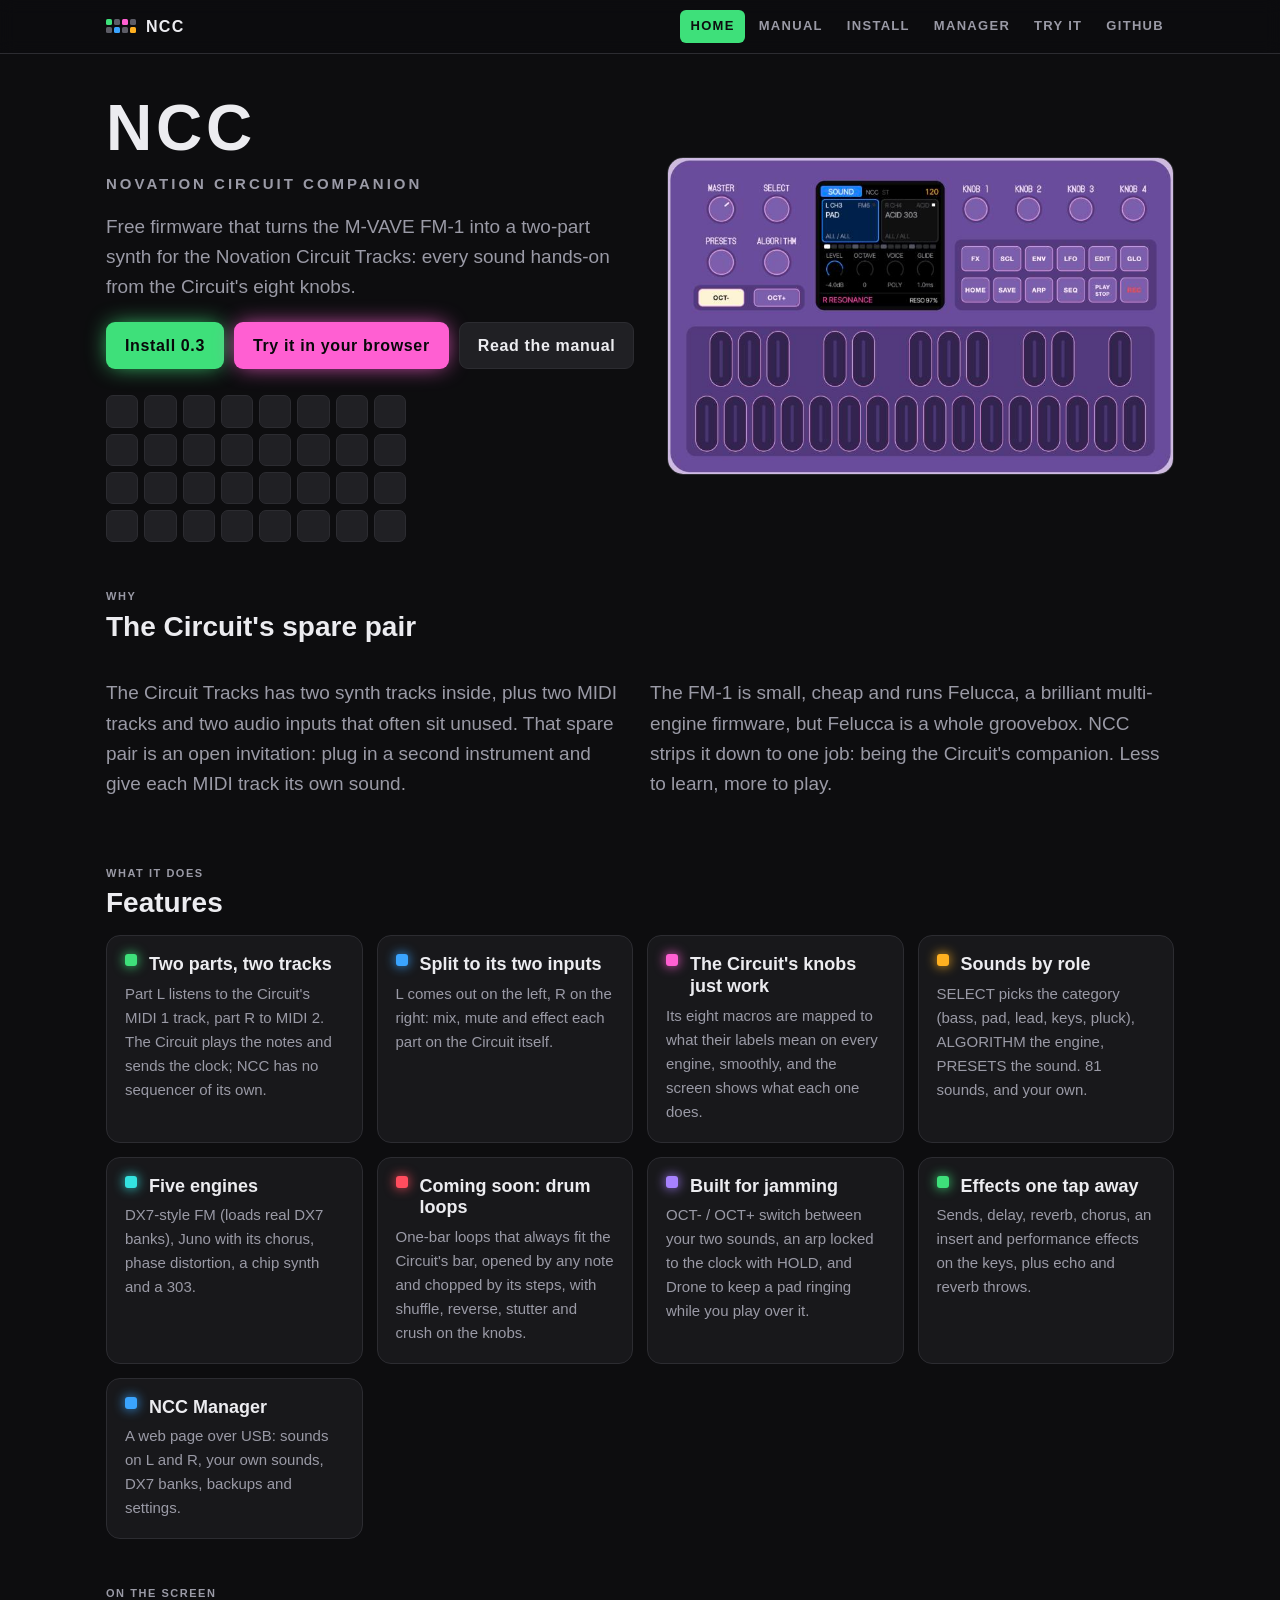
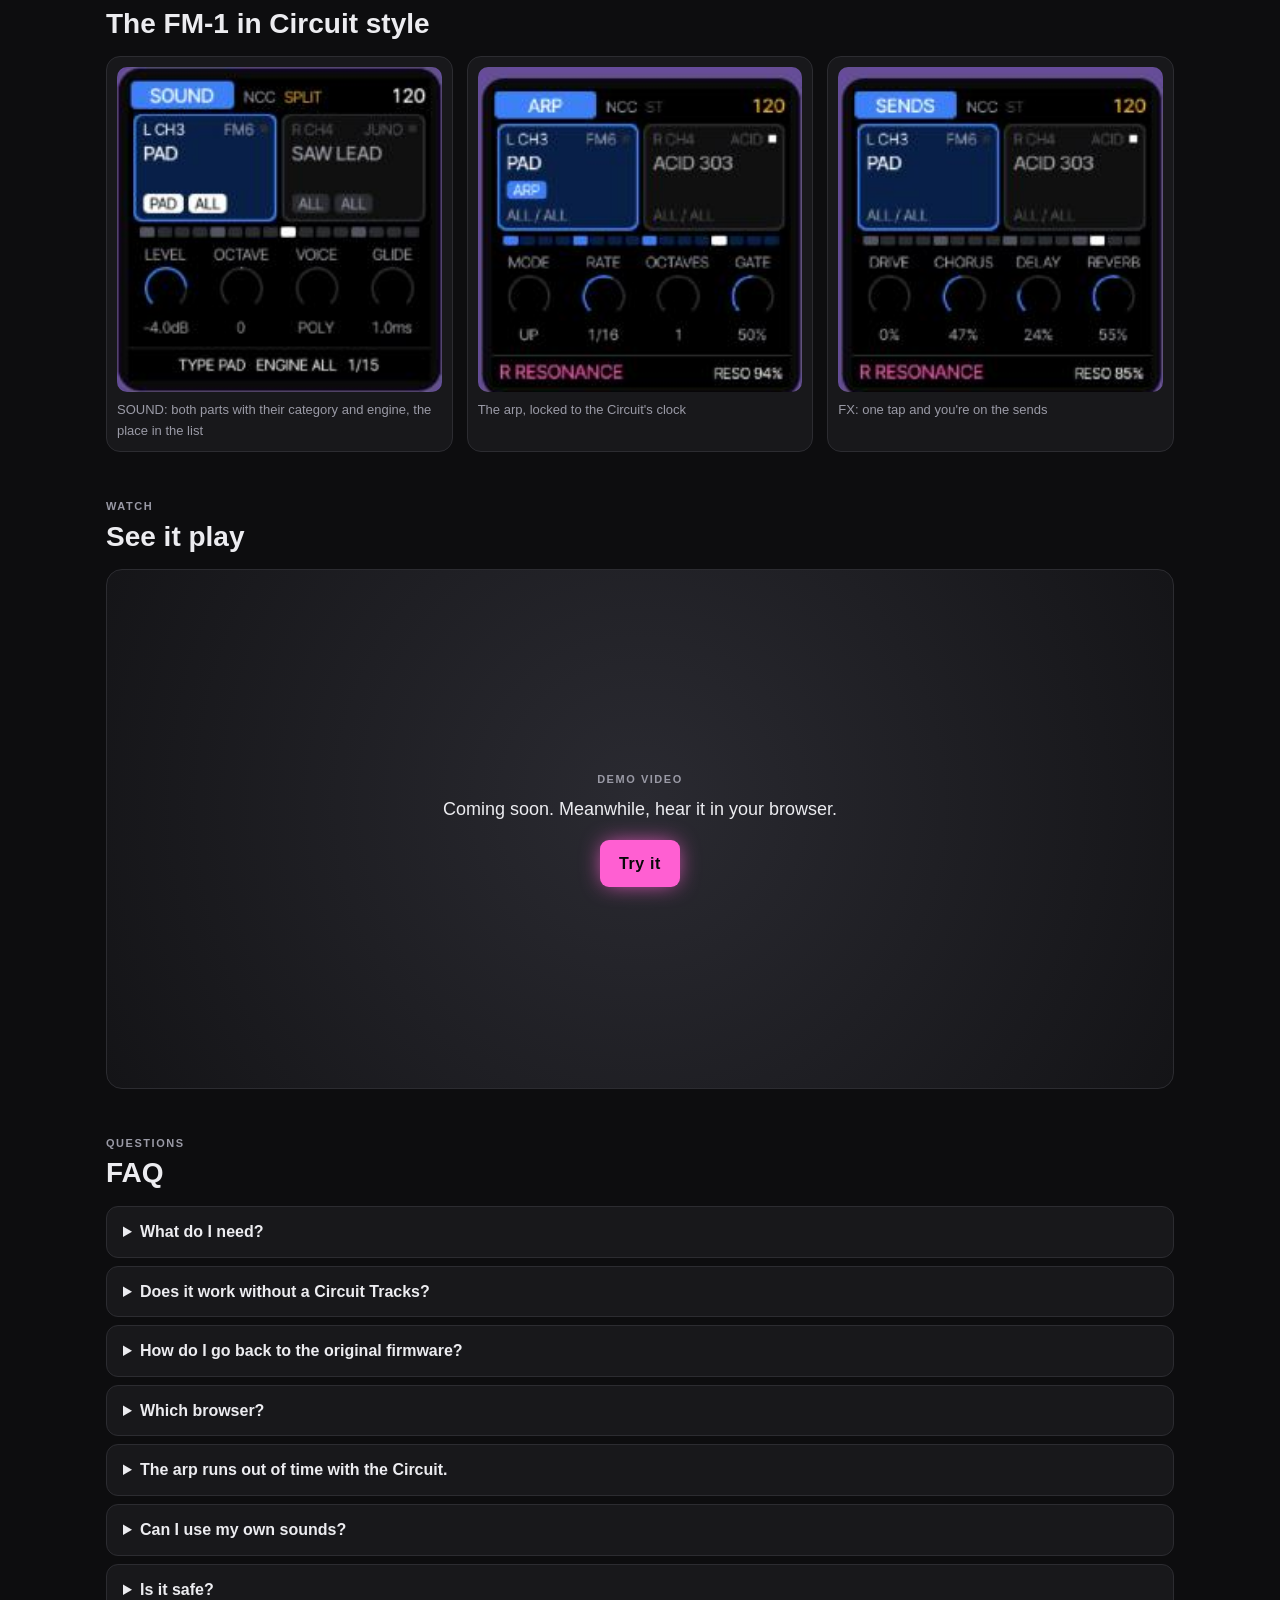
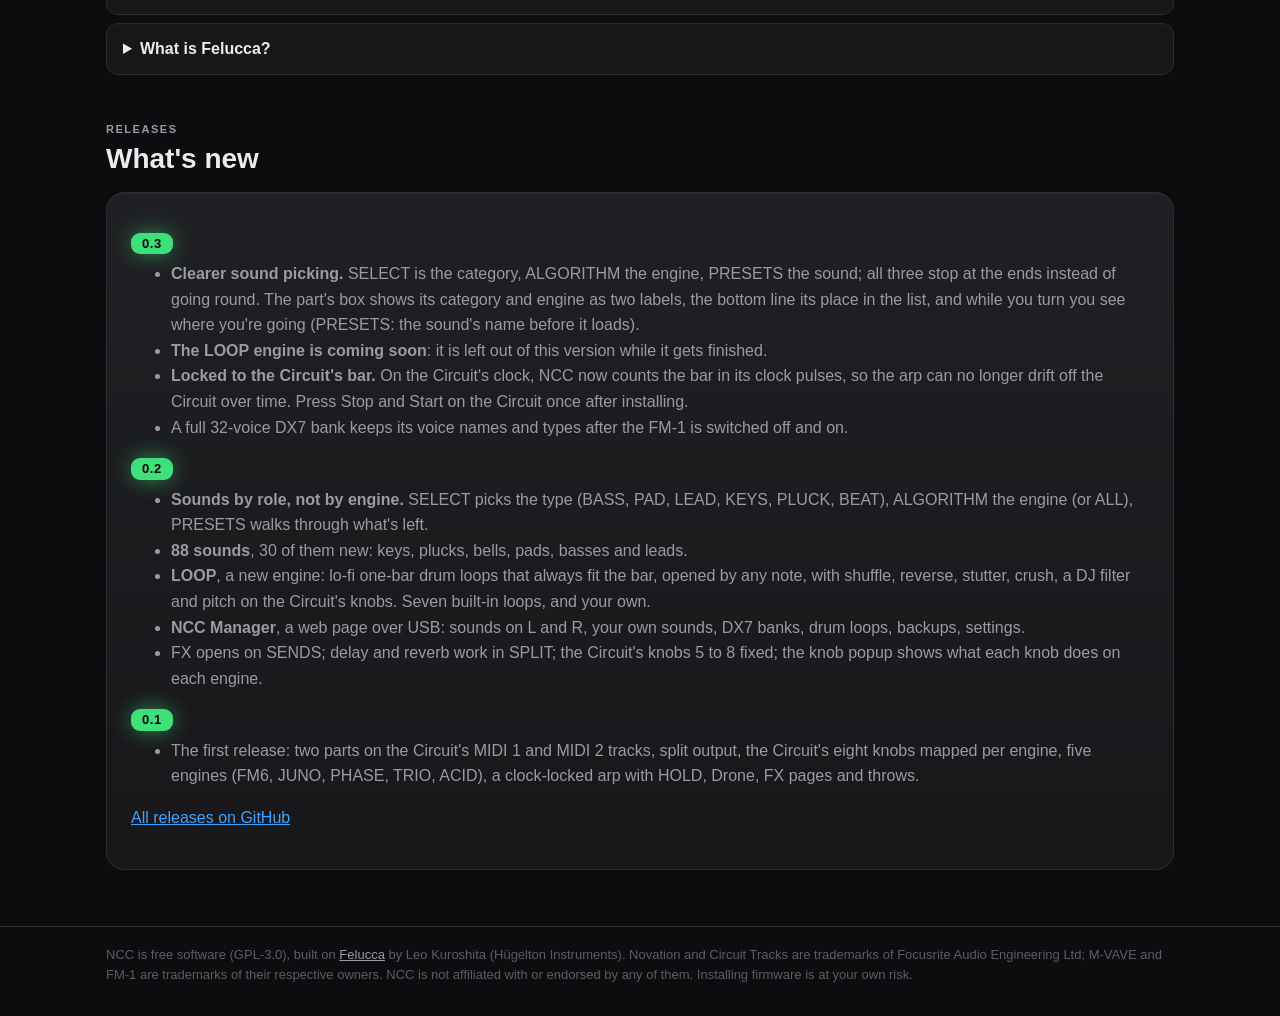
==== index.html @ f62c6ec4 "NCC site: 0.3" ====
<!doctype html>
<!-- SPDX-License-Identifier: GPL-3.0-only -->
<html lang="en"><head><meta charset="utf-8"><meta name="viewport" content="width=device-width, initial-scale=1"><title>NCC: Novation Circuit Companion</title><meta name="description" content="Free firmware that turns the M-VAVE FM-1 into a two-part synth for the Novation Circuit Tracks."><link rel="stylesheet" href="style.css"></head><body>
<header class="ncc-nav"><div class="in"><a class="brand" href=""><i><b></b><b></b><b></b><b></b><b></b><b></b><b></b><b></b></i>NCC</a><nav><a href="" aria-current=page>Home</a><a href="manual/">Manual</a><a href="webapp/installer/">Install</a><a href="webapp/manager/">Manager</a><a href="webapp/try/">Try it</a><a href="https://github.com/fenderberg/fm1-nc-companion">GitHub</a></nav></div></header>
<main class="wrap">

<section class="hero">
  <div>
    <h1>NCC<small>Novation Circuit Companion</small></h1>
    <p class="lead">Free firmware that turns the M-VAVE FM-1 into a two-part synth for the Novation Circuit Tracks:
      every sound hands-on from the Circuit's eight knobs.</p>
    <div class="btns"><a class="pad lit green" href="webapp/installer/">Install 0.3</a>
      <a class="pad lit pink" href="webapp/try/">Try it in your browser</a><a class="pad" href="manual/">Read the manual</a></div>
    <div class="grid8" aria-hidden="true"><span style="--i:0"></span><span style="--i:1"></span><span style="--i:2"></span><span style="--i:3"></span><span style="--i:4"></span><span style="--i:5"></span><span style="--i:6"></span><span style="--i:7"></span><span style="--i:8"></span><span style="--i:9"></span><span style="--i:10"></span><span style="--i:11"></span><span style="--i:12"></span><span style="--i:13"></span><span style="--i:14"></span><span style="--i:15"></span><span style="--i:0"></span><span style="--i:1"></span><span style="--i:2"></span><span style="--i:3"></span><span style="--i:4"></span><span style="--i:5"></span><span style="--i:6"></span><span style="--i:7"></span><span style="--i:8"></span><span style="--i:9"></span><span style="--i:10"></span><span style="--i:11"></span><span style="--i:12"></span><span style="--i:13"></span><span style="--i:14"></span><span style="--i:15"></span></div>
  </div>
  <img class="shot" src="img/fm1-purple.png" alt="NCC on a purple FM-1, in the browser emulator">
</section>

<h2><span class="label">Why</span>The Circuit's spare pair</h2>
<div class="two">
  <p class="lead">The Circuit Tracks has two synth tracks inside, plus two MIDI tracks and two audio inputs that
    often sit unused. That spare pair is an open invitation: plug in a second instrument and give each MIDI track its
    own sound.</p>
  <p class="lead">The FM-1 is small, cheap and runs Felucca, a brilliant multi-engine firmware, but Felucca is a whole
    groovebox. NCC strips it down to one job: being the Circuit's companion. Less to learn, more to play.</p>
</div>

<h2><span class="label">What it does</span>Features</h2>
<div class="cards">
<div class="card" style="--c:var(--green)"><h3>Two parts, two tracks</h3><p>Part L listens to the Circuit's MIDI 1 track, part R to MIDI 2. The Circuit plays the notes and sends the clock; NCC has no sequencer of its own.</p></div>
<div class="card" style="--c:var(--blue)"><h3>Split to its two inputs</h3><p>L comes out on the left, R on the right: mix, mute and effect each part on the Circuit itself.</p></div>
<div class="card" style="--c:var(--pink)"><h3>The Circuit's knobs just work</h3><p>Its eight macros are mapped to what their labels mean on every engine, smoothly, and the screen shows what each one does.</p></div>
<div class="card" style="--c:var(--amber)"><h3>Sounds by role</h3><p>SELECT picks the category (bass, pad, lead, keys, pluck), ALGORITHM the engine, PRESETS the sound. 81 sounds, and your own.</p></div>
<div class="card" style="--c:var(--cyan)"><h3>Five engines</h3><p>DX7-style FM (loads real DX7 banks), Juno with its chorus, phase distortion, a chip synth and a 303.</p></div>
<div class="card" style="--c:var(--red)"><h3>Coming soon: drum loops</h3><p>One-bar loops that always fit the Circuit's bar, opened by any note and chopped by its steps, with shuffle, reverse, stutter and crush on the knobs.</p></div>
<div class="card" style="--c:var(--purple)"><h3>Built for jamming</h3><p>OCT- / OCT+ switch between your two sounds, an arp locked to the clock with HOLD, and Drone to keep a pad ringing while you play over it.</p></div>
<div class="card" style="--c:var(--green)"><h3>Effects one tap away</h3><p>Sends, delay, reverb, chorus, an insert and performance effects on the keys, plus echo and reverb throws.</p></div>
<div class="card" style="--c:var(--blue)"><h3>NCC Manager</h3><p>A web page over USB: sounds on L and R, your own sounds, DX7 banks, backups and settings.</p></div>
</div>

<h2><span class="label">On the screen</span>The FM-1 in Circuit style</h2>
<div class="shots">
<figure><img src="img/screen-sound.png" alt="SOUND: both parts with their category and engine, the place in the list"><figcaption>SOUND: both parts with their category and engine, the place in the list</figcaption></figure>
<figure><img src="img/screen-arp.png" alt="The arp, locked to the Circuit&#x27;s clock"><figcaption>The arp, locked to the Circuit's clock</figcaption></figure>
<figure><img src="img/screen-sends.png" alt="FX: one tap and you&#x27;re on the sends"><figcaption>FX: one tap and you're on the sends</figcaption></figure>
</div>

<h2><span class="label">Watch</span>See it play</h2>
<div class="video"><div><div class="label">Demo video</div><p>Coming soon. Meanwhile, hear it in your browser.</p><a class="pad lit pink" href="webapp/try/">Try it</a></div></div>

<h2><span class="label">Questions</span>FAQ</h2>
<details><summary>What do I need?</summary><p>An M-VAVE FM-1, a Novation Circuit Tracks, a way to get the Circuit's MIDI to the FM-1's USB (a USB MIDI host adapter, or a computer passing it on), and a stereo-to-two-mono cable into the Circuit's audio inputs.</p></details>
<details><summary>Does it work without a Circuit Tracks?</summary><p>Yes. The FM-1's keys play the parts, the arp runs on its own tempo, and any MIDI keyboard or sequencer on channels 3 and 4 works too. Or try it in your browser first.</p></details>
<details><summary>How do I go back to the original firmware?</summary><p>On the Install page, open “Return to official V15” and pick M-VAVE's FM-1.fwsc, or use M-VAVE's own updater. Your music is backed up first.</p></details>
<details><summary>Which browser?</summary><p>Chrome or Edge on a computer. The installer and the manager need Web MIDI with SysEx, which Safari and Firefox don't offer.</p></details>
<details><summary>The arp runs out of time with the Circuit.</summary><p>Press Stop and Start on the Circuit once: NCC counts its bar from the Circuit's Start. Since 0.3 it follows the Circuit's clock pulses, so it can't drift away afterwards.</p></details>
<details><summary>Can I use my own sounds?</summary><p>Yes: send DX7 banks to FM6 with the manager, and store your own sounds in the 32 user slots. Your own drum loops come with the LOOP engine, soon.</p></details>
<details><summary>Is it safe?</summary><p>It installs like M-VAVE's own updates, and the way back is always there. Still, installing firmware is at your own risk; if an install is cut off, run it again (hold OCT- while switching on for the update mode).</p></details>
<details><summary>What is Felucca?</summary><p>Felucca is Leo Kuroshita's open-source firmware for the FM-1. NCC is a fork of it, focused on being the Circuit Tracks' companion. Both are free software (GPL-3.0).</p></details>

<h2><span class="label">Releases</span>What's new</h2>
<div class="case log"><h3><span class="pad lit green">0.3</span></h3>
<ul><li><strong>Clearer sound picking.</strong> SELECT is the category, ALGORITHM the engine, PRESETS the sound; all three stop at the ends instead of going round. The part's box shows its category and engine as two labels, the bottom line its place in the list, and while you turn you see where you're going (PRESETS: the sound's name before it loads).</li><li><strong>The LOOP engine is coming soon</strong>: it is left out of this version while it gets finished.</li><li><strong>Locked to the Circuit's bar.</strong> On the Circuit's clock, NCC now counts the bar in its clock pulses, so the arp can no longer drift off the Circuit over time. Press Stop and Start on the Circuit once after installing.</li><li>A full 32-voice DX7 bank keeps its voice names and types after the FM-1 is switched off and on.</li></ul>
<h3><span class="pad lit green">0.2</span></h3>
<ul><li><strong>Sounds by role, not by engine.</strong> SELECT picks the type (BASS, PAD, LEAD, KEYS, PLUCK, BEAT), ALGORITHM the engine (or ALL), PRESETS walks through what's left.</li><li><strong>88 sounds</strong>, 30 of them new: keys, plucks, bells, pads, basses and leads.</li><li><strong>LOOP</strong>, a new engine: lo-fi one-bar drum loops that always fit the bar, opened by any note, with shuffle, reverse, stutter, crush, a DJ filter and pitch on the Circuit's knobs. Seven built-in loops, and your own.</li><li><strong>NCC Manager</strong>, a web page over USB: sounds on L and R, your own sounds, DX7 banks, drum loops, backups, settings.</li><li>FX opens on SENDS; delay and reverb work in SPLIT; the Circuit's knobs 5 to 8 fixed; the knob popup shows what each knob does on each engine.</li></ul>
<h3><span class="pad lit green">0.1</span></h3>
<ul><li>The first release: two parts on the Circuit's MIDI 1 and MIDI 2 tracks, split output, the Circuit's eight knobs mapped per engine, five engines (FM6, JUNO, PHASE, TRIO, ACID), a clock-locked arp with HOLD, Drone, FX pages and throws.</li></ul><p><a href="https://github.com/fenderberg/fm1-nc-companion/releases">All releases on GitHub</a></p></div>

</main>
<footer class="ncc-foot"><div class="in">NCC is free software (GPL-3.0), built on <a href="https://github.com/hugelton/Felucca">Felucca</a> by Leo Kuroshita (Hügelton Instruments). Novation and Circuit Tracks are trademarks of Focusrite Audio Engineering Ltd; M-VAVE and FM-1 are trademarks of their respective owners. NCC is not affiliated with or endorsed by any of them. Installing firmware is at your own risk.</div></footer>
</body></html>
---- style.css ----
/* SPDX-License-Identifier: GPL-3.0-only */
/* NC: NCC's site style (tools/ncc_site.py), dark like a Circuit Tracks: a near-black body, panels like its
   case, lit pads in its bright colours as cards and buttons, small labels in capitals. */
:root {
  --body: #0d0d0f; --case: #18181b; --case2: #202024; --edge: #2c2c31; --text: #ececf0; --dim: #9a9aa6; --faint: #5c5c66;
  --green: #3ee07a; --blue: #3aa4ff; --red: #ff4d5e; --amber: #ffb020; --pink: #ff5fd2; --cyan: #34e3e0; --purple: #a782ff;
  color-scheme: dark;
}
* { box-sizing: border-box; }
html { background: var(--body); }
body { margin: 0; background: var(--body); color: var(--text);
       font: 16px/1.6 -apple-system, BlinkMacSystemFont, "Inter", "Helvetica Neue", Arial, sans-serif; }
a { color: var(--blue); }
img { max-width: 100%; }
.label { font-size: 11px; letter-spacing: .14em; text-transform: uppercase; color: var(--dim); font-weight: 600; }

/* the bar on every page */
.ncc-nav { position: sticky; top: 0; z-index: 10; background: rgba(13, 13, 15, .92); backdrop-filter: blur(8px);
           border-bottom: 1px solid var(--edge); }
.ncc-nav .in { max-width: 1100px; margin: 0 auto; padding: 10px 16px; display: flex; align-items: center; gap: 18px;
               flex-wrap: wrap; }
.ncc-nav .brand { display: flex; align-items: center; gap: 10px; color: var(--text); text-decoration: none;
                  font-weight: 800; letter-spacing: .08em; }
.ncc-nav .brand i { display: grid; grid-template-columns: repeat(4, 6px); gap: 2px; }
.ncc-nav .brand i b { width: 6px; height: 6px; border-radius: 1.5px; background: var(--faint); }
.ncc-nav .brand i b:nth-child(1) { background: var(--green); } .ncc-nav .brand i b:nth-child(6) { background: var(--blue); }
.ncc-nav .brand i b:nth-child(3) { background: var(--pink); } .ncc-nav .brand i b:nth-child(8) { background: var(--amber); }
.ncc-nav nav { display: flex; gap: 4px; flex-wrap: wrap; margin-left: auto; }
.ncc-nav nav a { color: var(--dim); text-decoration: none; font-size: 13px; letter-spacing: .1em; text-transform: uppercase;
                 font-weight: 600; padding: 6px 10px; border-radius: 6px; }
.ncc-nav nav a:hover { color: var(--text); background: var(--case2); }
.ncc-nav nav a[aria-current="page"] { color: var(--body); background: var(--green); }

/* page */
.wrap { max-width: 1100px; margin: 0 auto; padding: 28px 16px 56px; }
.case { background: linear-gradient(180deg, var(--case2), var(--case)); border: 1px solid var(--edge); border-radius: 18px;
        padding: 22px 24px; box-shadow: 0 1px 0 rgba(255, 255, 255, .04) inset; }
h1, h2, h3 { line-height: 1.2; }
h2 { font-size: 28px; margin: 48px 0 16px; }
h2 .label { display: block; margin-bottom: 6px; }
p.lead { font-size: 19px; color: var(--dim); max-width: 46em; }

/* lit pads */
.pad { --c: var(--green); display: inline-block; border-radius: 9px; background: var(--case2); border: 1px solid var(--edge);
       color: var(--text); text-decoration: none; padding: 10px 18px; font-weight: 700; letter-spacing: .04em; }
.pad.lit { background: var(--c); color: #08080a; border-color: transparent; box-shadow: 0 0 22px -4px var(--c); }
.pad:hover { filter: brightness(1.1); }
.btns { display: flex; gap: 10px; flex-wrap: wrap; margin: 18px 0 0; }
.blue { --c: var(--blue); } .red { --c: var(--red); } .amber { --c: var(--amber); } .pink { --c: var(--pink); }
.cyan { --c: var(--cyan); } .green { --c: var(--green); } .purple { --c: var(--purple); }

/* the hero: a pad grid running like a sequence */
.hero { display: grid; grid-template-columns: 1.05fr 1fr; gap: 28px; align-items: center; margin-top: 8px; }
.hero h1 { font-size: 64px; margin: 0; letter-spacing: .06em; }
.hero h1 small { display: block; font-size: 15px; letter-spacing: .2em; color: var(--dim); text-transform: uppercase; margin-top: 8px; }
.grid8 { display: grid; grid-template-columns: repeat(8, 1fr); gap: 6px; margin-top: 26px; max-width: 300px; }
.grid8 span { aspect-ratio: 1; border-radius: 7px; background: var(--case2); border: 1px solid var(--edge);
              animation: step 2s steps(1) infinite; animation-delay: calc(var(--i) * .125s); }
.grid8 span:nth-child(4n+1) { --c: var(--green); } .grid8 span:nth-child(4n+2) { --c: var(--blue); }
.grid8 span:nth-child(4n+3) { --c: var(--pink); } .grid8 span:nth-child(4n) { --c: var(--amber); }
@keyframes step { 0%, 6% { background: var(--c); box-shadow: 0 0 16px -2px var(--c); } 7%, 100% { background: var(--case2); } }
@media (prefers-reduced-motion: reduce) { .grid8 span { animation: none; } }
.shot { border-radius: 16px; border: 1px solid var(--edge); background: var(--case); display: block; }

/* features */
.cards { display: grid; grid-template-columns: repeat(auto-fit, minmax(240px, 1fr)); gap: 14px; }
.card { --c: var(--green); background: var(--case); border: 1px solid var(--edge); border-radius: 14px; padding: 18px; position: relative; }
.card::before { content: ""; position: absolute; left: 18px; top: 18px; width: 12px; height: 12px; border-radius: 3px;
                background: var(--c); box-shadow: 0 0 12px var(--c); }
.card h3 { margin: 0 0 6px 24px; font-size: 18px; }
.card p { margin: 0; color: var(--dim); font-size: 15px; }
.card img { margin-top: 12px; border-radius: 10px; border: 1px solid var(--edge); }
.shots { display: grid; grid-template-columns: repeat(auto-fit, minmax(210px, 1fr)); gap: 14px; }
.shots figure { margin: 0; background: var(--case); border: 1px solid var(--edge); border-radius: 14px; padding: 10px; }
.shots img { width: 100%; border-radius: 10px; display: block; }
.shots figcaption { color: var(--dim); font-size: 13px; margin-top: 8px; }
.two { display: grid; grid-template-columns: 1fr 1fr; gap: 20px; align-items: start; }

/* video */
.video { aspect-ratio: 16 / 9; max-height: 520px; width: 100%; border-radius: 16px; border: 1px solid var(--edge);
         background: radial-gradient(circle at 50% 45%, #2a2a31, #141417); display: grid; place-items: center;
         text-align: center; color: var(--dim); }
.video p { margin: 6px 0 16px; font-size: 18px; color: var(--text); }
.video iframe { width: 100%; height: 100%; border: 0; border-radius: 16px; }

/* FAQ, changelog */
details { background: var(--case); border: 1px solid var(--edge); border-radius: 12px; padding: 12px 16px; margin: 8px 0; }
summary { cursor: pointer; font-weight: 650; }
details p { color: var(--dim); margin: 10px 0 0; }
.log h3 { margin: 18px 0 4px; }
.log h3 .pad { padding: 2px 10px; font-size: 13px; margin-right: 8px; vertical-align: 2px; }
.log ul { color: var(--dim); margin: 6px 0; }

/* the manual */
.manual { display: grid; grid-template-columns: 240px 1fr; gap: 28px; align-items: start; }
.toc { position: sticky; top: 64px; max-height: calc(100vh - 84px); overflow: auto; font-size: 14px; }
.toc a { display: block; color: var(--dim); text-decoration: none; padding: 4px 10px; border-left: 2px solid var(--edge); }
.toc a:hover { color: var(--text); border-left-color: var(--green); }
.toc a.sub { padding-left: 22px; font-size: 13px; }
.doc { min-width: 0; }
.doc h1 { font-size: 38px; margin: 0 0 12px; }
.doc h2 { font-size: 24px; margin: 40px 0 10px; padding-top: 12px; border-top: 1px solid var(--edge); }
.doc h3 { font-size: 18px; margin: 26px 0 8px; }
.doc p, .doc li { color: #d2d2da; }
.doc code { background: var(--case2); border: 1px solid var(--edge); border-radius: 5px; padding: 1px 5px; font-size: 14px; }
.doc pre { background: var(--case); border: 1px solid var(--edge); border-radius: 10px; padding: 12px 14px; overflow: auto; }
.doc pre code { background: none; border: 0; padding: 0; }
.doc table { width: 100%; border-collapse: collapse; margin: 12px 0; font-size: 14px; display: block; overflow-x: auto; }
.doc th, .doc td { text-align: left; padding: 7px 10px; border-bottom: 1px solid var(--edge); vertical-align: top; }
.doc th { color: var(--dim); font-size: 12px; letter-spacing: .08em; text-transform: uppercase; }
.doc img { border-radius: 14px; border: 1px solid var(--edge); max-width: 640px; width: 100%; }

footer.ncc-foot { border-top: 1px solid var(--edge); color: var(--faint); font-size: 13px; }
footer.ncc-foot .in { max-width: 1100px; margin: 0 auto; padding: 18px 16px 30px; }
footer.ncc-foot a { color: var(--dim); }

@media (max-width: 820px) {
  .hero, .two, .manual { grid-template-columns: 1fr; }
  .hero h1 { font-size: 48px; }
  .toc { position: static; max-height: none; }
}
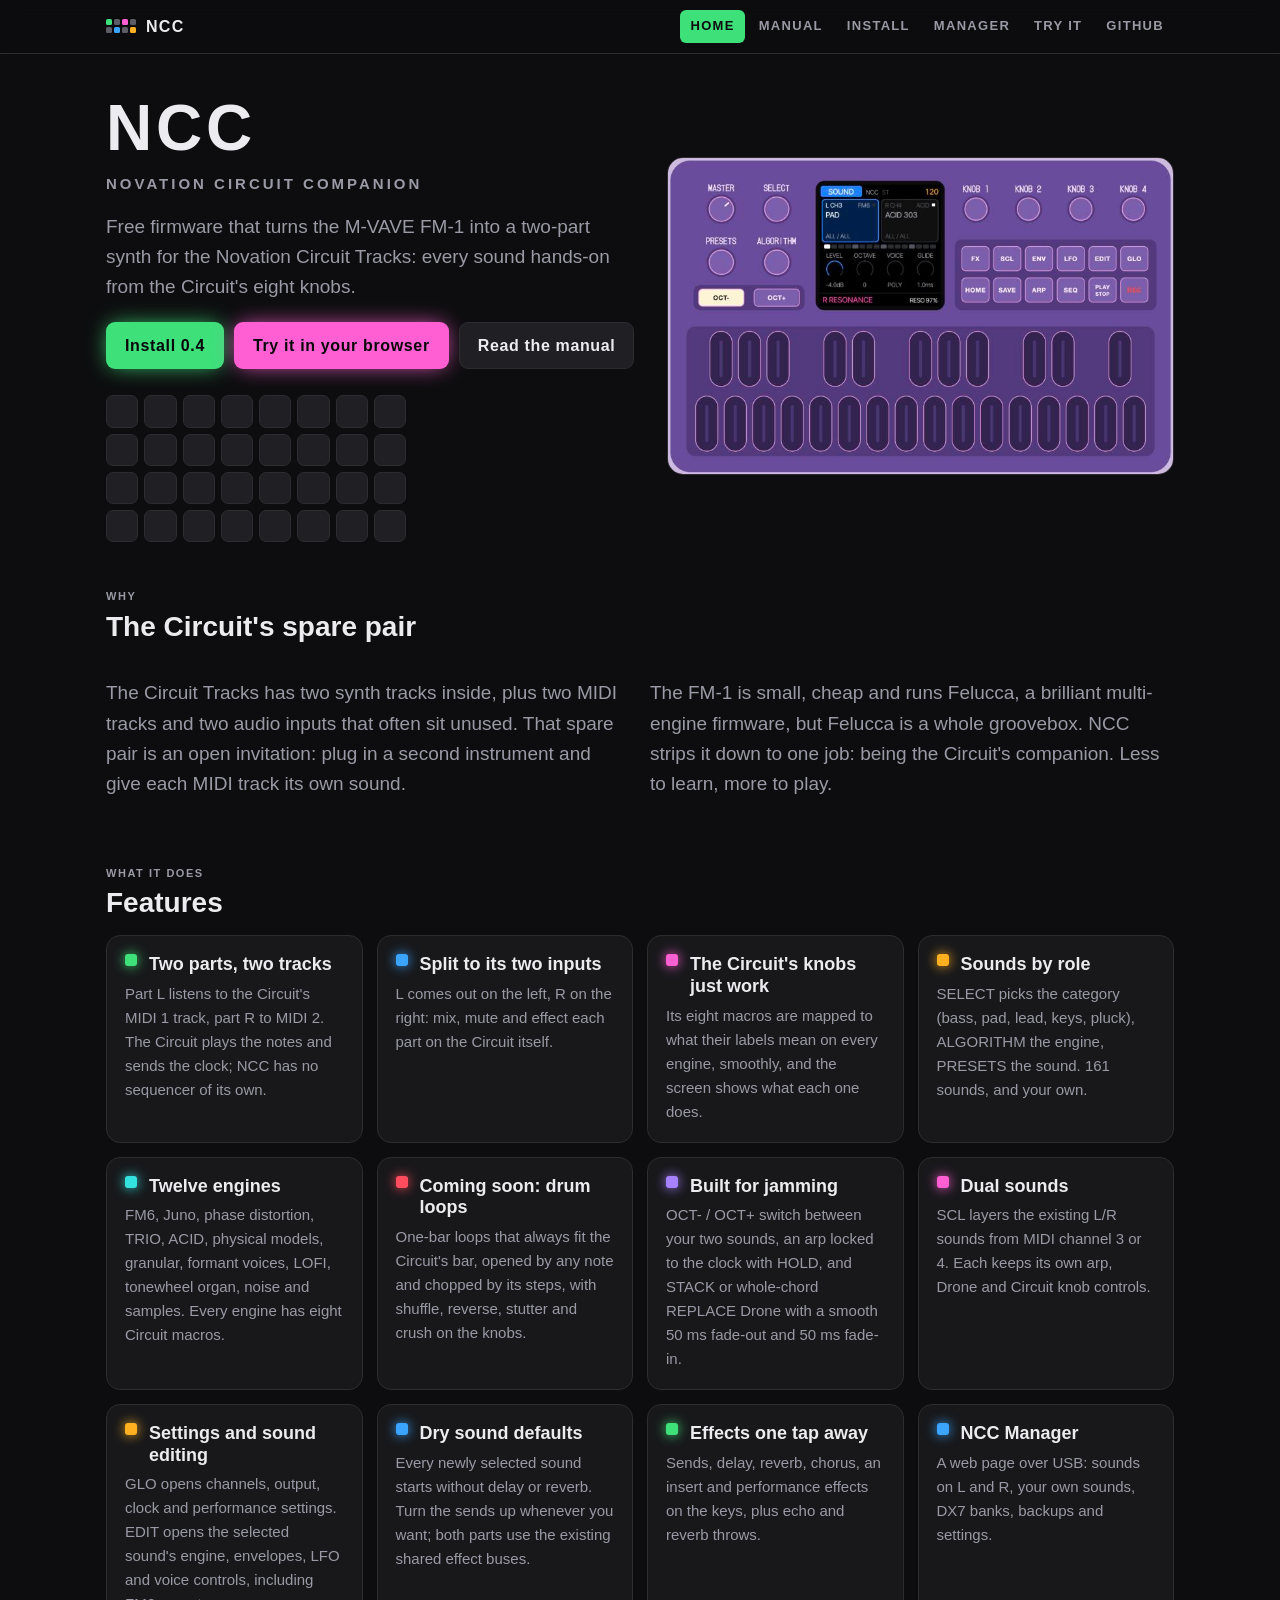
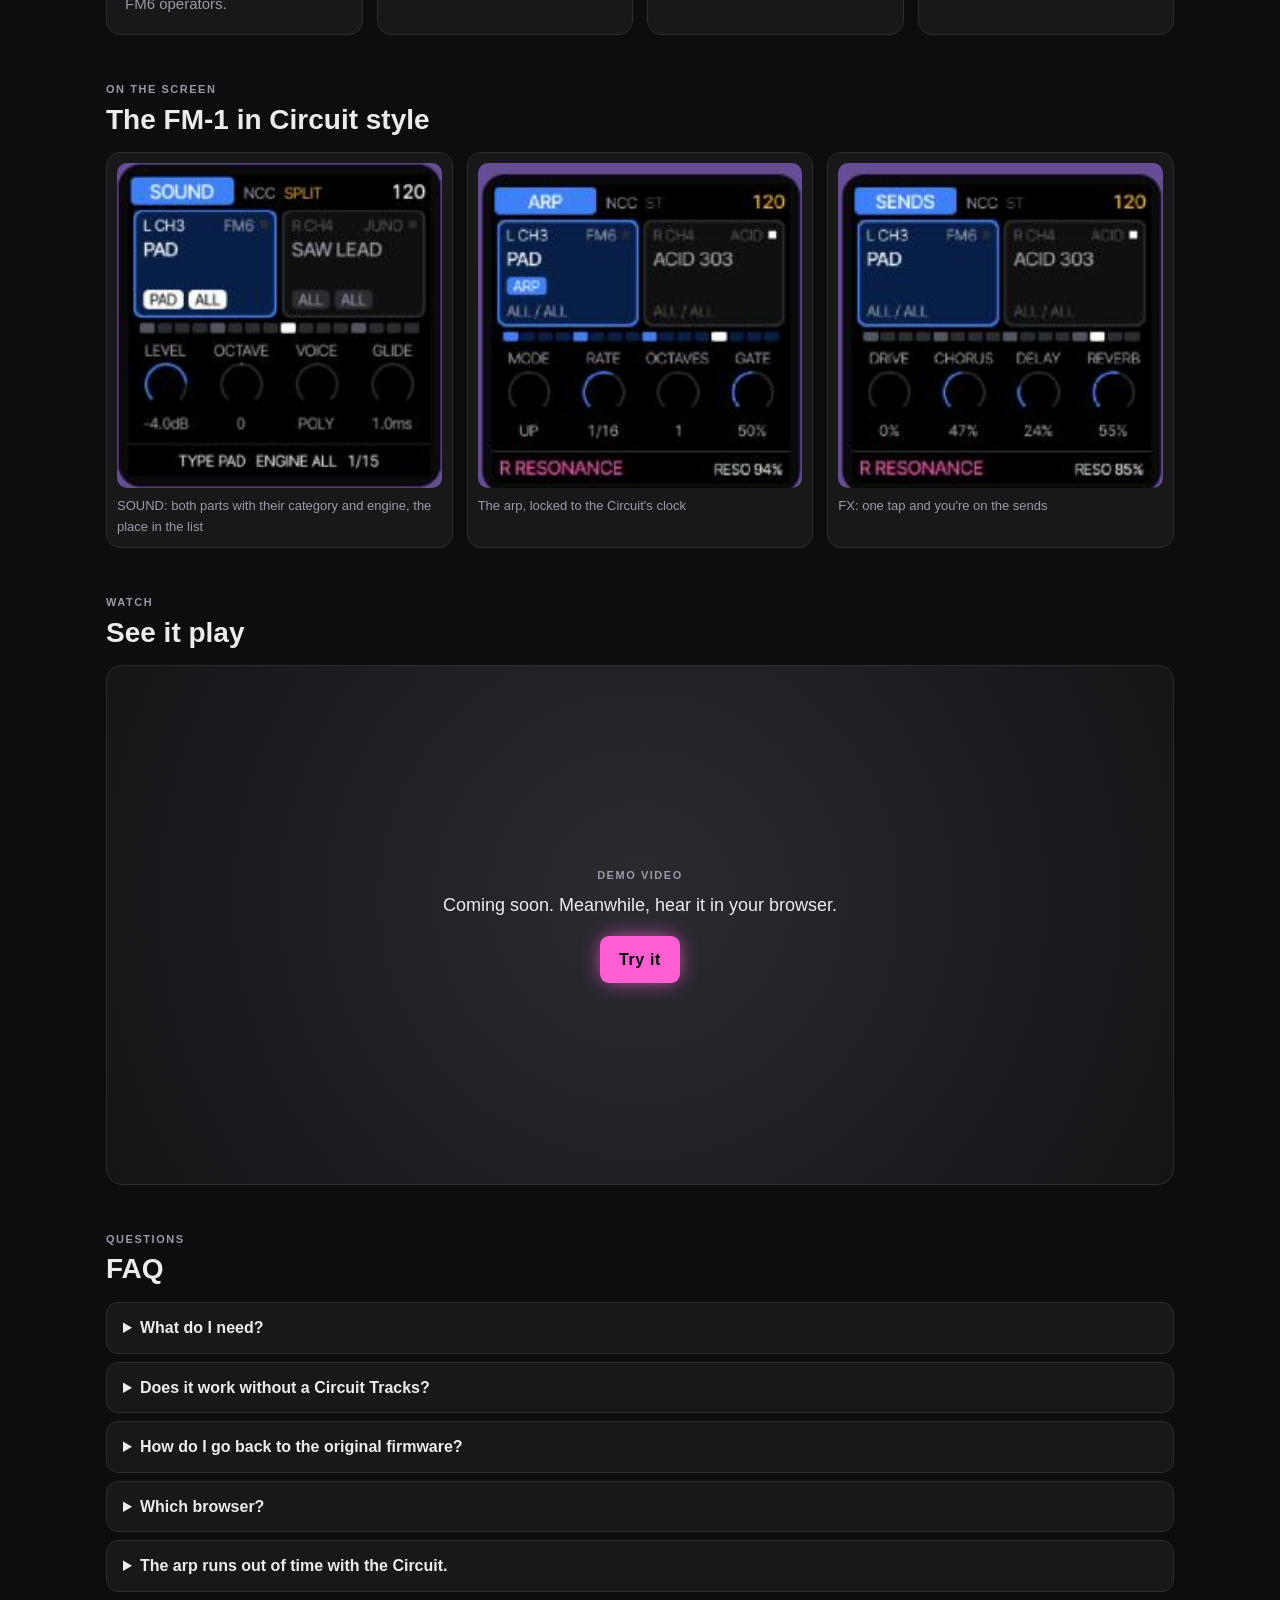
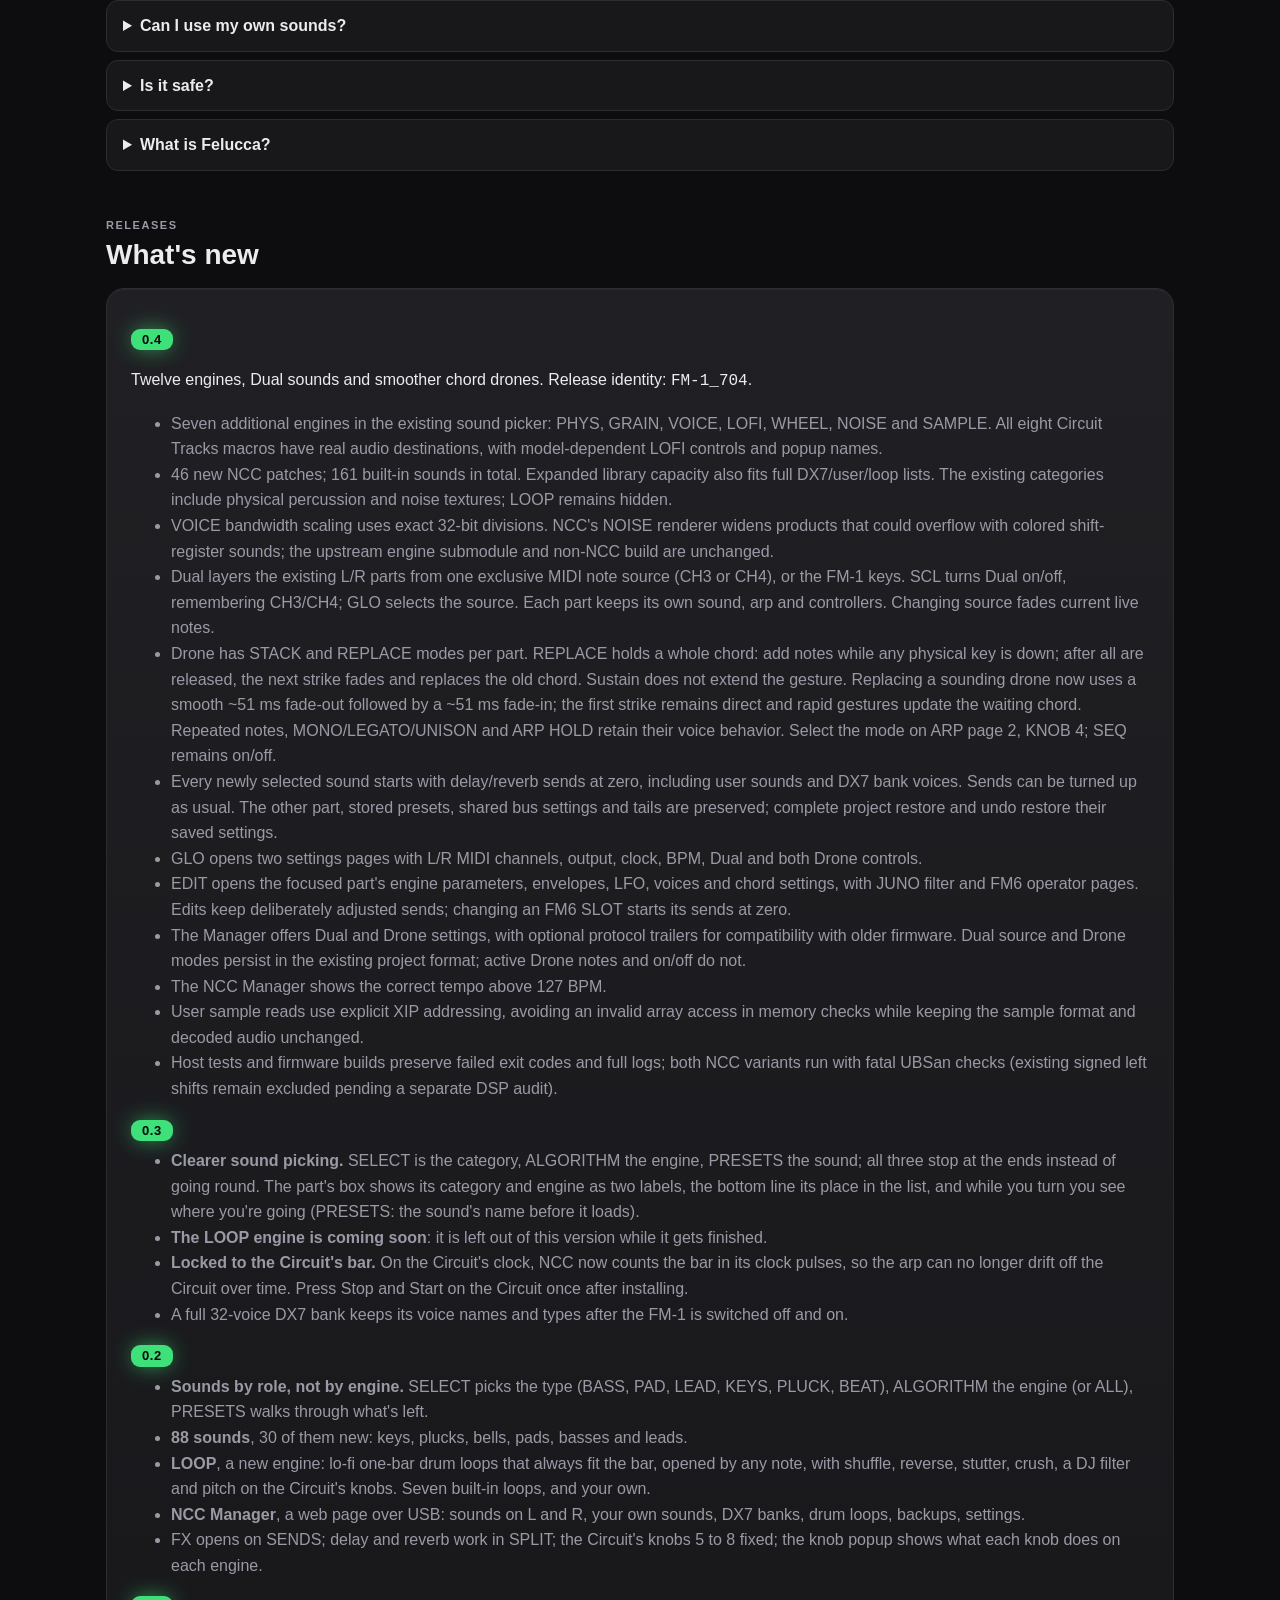
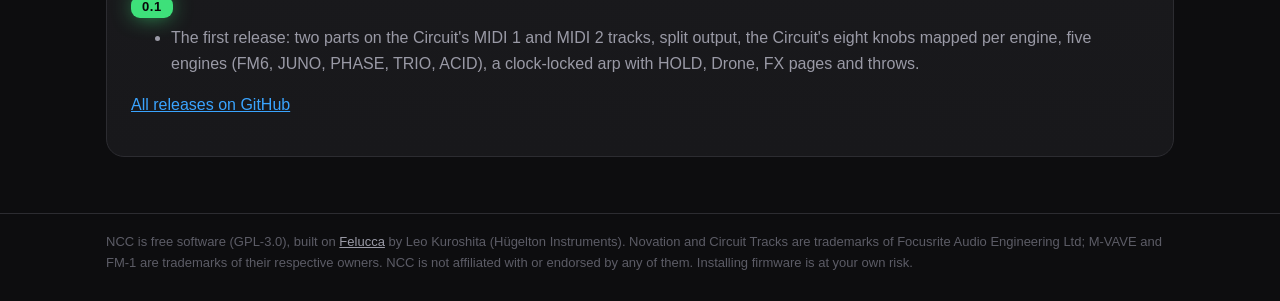
==== commit 5dbe9035: "Publish NCC site" ====
--- a/index.html
+++ b/index.html
@@ -9,7 +9,7 @@
     <h1>NCC<small>Novation Circuit Companion</small></h1>
     <p class="lead">Free firmware that turns the M-VAVE FM-1 into a two-part synth for the Novation Circuit Tracks:
       every sound hands-on from the Circuit's eight knobs.</p>
-    <div class="btns"><a class="pad lit green" href="webapp/installer/">Install 0.3</a>
+    <div class="btns"><a class="pad lit green" href="webapp/installer/">Install 0.4</a>
       <a class="pad lit pink" href="webapp/try/">Try it in your browser</a><a class="pad" href="manual/">Read the manual</a></div>
     <div class="grid8" aria-hidden="true"><span style="--i:0"></span><span style="--i:1"></span><span style="--i:2"></span><span style="--i:3"></span><span style="--i:4"></span><span style="--i:5"></span><span style="--i:6"></span><span style="--i:7"></span><span style="--i:8"></span><span style="--i:9"></span><span style="--i:10"></span><span style="--i:11"></span><span style="--i:12"></span><span style="--i:13"></span><span style="--i:14"></span><span style="--i:15"></span><span style="--i:0"></span><span style="--i:1"></span><span style="--i:2"></span><span style="--i:3"></span><span style="--i:4"></span><span style="--i:5"></span><span style="--i:6"></span><span style="--i:7"></span><span style="--i:8"></span><span style="--i:9"></span><span style="--i:10"></span><span style="--i:11"></span><span style="--i:12"></span><span style="--i:13"></span><span style="--i:14"></span><span style="--i:15"></span></div>
   </div>
@@ -26,14 +26,18 @@
 </div>
 
 <h2><span class="label">What it does</span>Features</h2>
+
 <div class="cards">
 <div class="card" style="--c:var(--green)"><h3>Two parts, two tracks</h3><p>Part L listens to the Circuit's MIDI 1 track, part R to MIDI 2. The Circuit plays the notes and sends the clock; NCC has no sequencer of its own.</p></div>
 <div class="card" style="--c:var(--blue)"><h3>Split to its two inputs</h3><p>L comes out on the left, R on the right: mix, mute and effect each part on the Circuit itself.</p></div>
 <div class="card" style="--c:var(--pink)"><h3>The Circuit's knobs just work</h3><p>Its eight macros are mapped to what their labels mean on every engine, smoothly, and the screen shows what each one does.</p></div>
-<div class="card" style="--c:var(--amber)"><h3>Sounds by role</h3><p>SELECT picks the category (bass, pad, lead, keys, pluck), ALGORITHM the engine, PRESETS the sound. 81 sounds, and your own.</p></div>
-<div class="card" style="--c:var(--cyan)"><h3>Five engines</h3><p>DX7-style FM (loads real DX7 banks), Juno with its chorus, phase distortion, a chip synth and a 303.</p></div>
+<div class="card" style="--c:var(--amber)"><h3>Sounds by role</h3><p>SELECT picks the category (bass, pad, lead, keys, pluck), ALGORITHM the engine, PRESETS the sound. 161 sounds, and your own.</p></div>
+<div class="card" style="--c:var(--cyan)"><h3>Twelve engines</h3><p>FM6, Juno, phase distortion, TRIO, ACID, physical models, granular, formant voices, LOFI, tonewheel organ, noise and samples. Every engine has eight Circuit macros.</p></div>
 <div class="card" style="--c:var(--red)"><h3>Coming soon: drum loops</h3><p>One-bar loops that always fit the Circuit's bar, opened by any note and chopped by its steps, with shuffle, reverse, stutter and crush on the knobs.</p></div>
-<div class="card" style="--c:var(--purple)"><h3>Built for jamming</h3><p>OCT- / OCT+ switch between your two sounds, an arp locked to the clock with HOLD, and Drone to keep a pad ringing while you play over it.</p></div>
+<div class="card" style="--c:var(--purple)"><h3>Built for jamming</h3><p>OCT- / OCT+ switch between your two sounds, an arp locked to the clock with HOLD, and STACK or whole-chord REPLACE Drone with a smooth 50 ms fade-out and 50 ms fade-in.</p></div>
+<div class="card" style="--c:var(--pink)"><h3>Dual sounds</h3><p>SCL layers the existing L/R sounds from MIDI channel 3 or 4. Each keeps its own arp, Drone and Circuit knob controls.</p></div>
+<div class="card" style="--c:var(--amber)"><h3>Settings and sound editing</h3><p>GLO opens channels, output, clock and performance settings. EDIT opens the selected sound's engine, envelopes, LFO and voice controls, including FM6 operators.</p></div>
+<div class="card" style="--c:var(--blue)"><h3>Dry sound defaults</h3><p>Every newly selected sound starts without delay or reverb. Turn the sends up whenever you want; both parts use the existing shared effect buses.</p></div>
 <div class="card" style="--c:var(--green)"><h3>Effects one tap away</h3><p>Sends, delay, reverb, chorus, an insert and performance effects on the keys, plus echo and reverb throws.</p></div>
 <div class="card" style="--c:var(--blue)"><h3>NCC Manager</h3><p>A web page over USB: sounds on L and R, your own sounds, DX7 banks, backups and settings.</p></div>
 </div>
@@ -49,7 +53,7 @@
 <div class="video"><div><div class="label">Demo video</div><p>Coming soon. Meanwhile, hear it in your browser.</p><a class="pad lit pink" href="webapp/try/">Try it</a></div></div>
 
 <h2><span class="label">Questions</span>FAQ</h2>
-<details><summary>What do I need?</summary><p>An M-VAVE FM-1, a Novation Circuit Tracks, a way to get the Circuit's MIDI to the FM-1's USB (a USB MIDI host adapter, or a computer passing it on), and a stereo-to-two-mono cable into the Circuit's audio inputs.</p></details>
+<details><summary>What do I need?</summary><p>An M-VAVE FM-1, a Novation Circuit Tracks, a MIDI connection to the FM-1's TRS input or USB (with a USB MIDI host adapter or computer), and a stereo-to-two-mono cable into the Circuit's audio inputs.</p></details>
 <details><summary>Does it work without a Circuit Tracks?</summary><p>Yes. The FM-1's keys play the parts, the arp runs on its own tempo, and any MIDI keyboard or sequencer on channels 3 and 4 works too. Or try it in your browser first.</p></details>
 <details><summary>How do I go back to the original firmware?</summary><p>On the Install page, open “Return to official V15” and pick M-VAVE's FM-1.fwsc, or use M-VAVE's own updater. Your music is backed up first.</p></details>
 <details><summary>Which browser?</summary><p>Chrome or Edge on a computer. The installer and the manager need Web MIDI with SysEx, which Safari and Firefox don't offer.</p></details>
@@ -59,7 +63,10 @@
 <details><summary>What is Felucca?</summary><p>Felucca is Leo Kuroshita's open-source firmware for the FM-1. NCC is a fork of it, focused on being the Circuit Tracks' companion. Both are free software (GPL-3.0).</p></details>
 
 <h2><span class="label">Releases</span>What's new</h2>
-<div class="case log"><h3><span class="pad lit green">0.3</span></h3>
+<div class="case log"><h3><span class="pad lit green">0.4</span></h3>
+<p>Twelve engines, Dual sounds and smoother chord drones. Release identity: <code>FM-1_704</code>.</p>
+<ul><li>Seven additional engines in the existing sound picker: PHYS, GRAIN, VOICE, LOFI, WHEEL, NOISE and SAMPLE. All eight Circuit Tracks macros have real audio destinations, with model-dependent LOFI controls and popup names.</li><li>46 new NCC patches; 161 built-in sounds in total. Expanded library capacity also fits full DX7/user/loop lists. The existing categories include physical percussion and noise textures; LOOP remains hidden.</li><li>VOICE bandwidth scaling uses exact 32-bit divisions. NCC's NOISE renderer widens products that could overflow with colored shift-register sounds; the upstream engine submodule and non-NCC build are unchanged.</li><li>Dual layers the existing L/R parts from one exclusive MIDI note source (CH3 or CH4), or the FM-1 keys. SCL turns Dual on/off, remembering CH3/CH4; GLO selects the source. Each part keeps its own sound, arp and controllers. Changing source fades current live notes.</li><li>Drone has STACK and REPLACE modes per part. REPLACE holds a whole chord: add notes while any physical key is down; after all are released, the next strike fades and replaces the old chord. Sustain does not extend the gesture. Replacing a sounding drone now uses a smooth ~51 ms fade-out followed by a ~51 ms fade-in; the first strike remains direct and rapid gestures update the waiting chord. Repeated notes, MONO/LEGATO/UNISON and ARP HOLD retain their voice behavior. Select the mode on ARP page 2, KNOB 4; SEQ remains on/off.</li><li>Every newly selected sound starts with delay/reverb sends at zero, including user sounds and DX7 bank voices. Sends can be turned up as usual. The other part, stored presets, shared bus settings and tails are preserved; complete project restore and undo restore their saved settings.</li><li>GLO opens two settings pages with L/R MIDI channels, output, clock, BPM, Dual and both Drone controls.</li><li>EDIT opens the focused part's engine parameters, envelopes, LFO, voices and chord settings, with JUNO filter and FM6 operator pages. Edits keep deliberately adjusted sends; changing an FM6 SLOT starts its sends at zero.</li><li>The Manager offers Dual and Drone settings, with optional protocol trailers for compatibility with older firmware. Dual source and Drone modes persist in the existing project format; active Drone notes and on/off do not.</li><li>The NCC Manager shows the correct tempo above 127 BPM.</li><li>User sample reads use explicit XIP addressing, avoiding an invalid array access in memory checks while keeping the sample format and decoded audio unchanged.</li><li>Host tests and firmware builds preserve failed exit codes and full logs; both NCC variants run with fatal UBSan checks (existing signed left shifts remain excluded pending a separate DSP audit).</li></ul>
+<h3><span class="pad lit green">0.3</span></h3>
 <ul><li><strong>Clearer sound picking.</strong> SELECT is the category, ALGORITHM the engine, PRESETS the sound; all three stop at the ends instead of going round. The part's box shows its category and engine as two labels, the bottom line its place in the list, and while you turn you see where you're going (PRESETS: the sound's name before it loads).</li><li><strong>The LOOP engine is coming soon</strong>: it is left out of this version while it gets finished.</li><li><strong>Locked to the Circuit's bar.</strong> On the Circuit's clock, NCC now counts the bar in its clock pulses, so the arp can no longer drift off the Circuit over time. Press Stop and Start on the Circuit once after installing.</li><li>A full 32-voice DX7 bank keeps its voice names and types after the FM-1 is switched off and on.</li></ul>
 <h3><span class="pad lit green">0.2</span></h3>
 <ul><li><strong>Sounds by role, not by engine.</strong> SELECT picks the type (BASS, PAD, LEAD, KEYS, PLUCK, BEAT), ALGORITHM the engine (or ALL), PRESETS walks through what's left.</li><li><strong>88 sounds</strong>, 30 of them new: keys, plucks, bells, pads, basses and leads.</li><li><strong>LOOP</strong>, a new engine: lo-fi one-bar drum loops that always fit the bar, opened by any note, with shuffle, reverse, stutter, crush, a DJ filter and pitch on the Circuit's knobs. Seven built-in loops, and your own.</li><li><strong>NCC Manager</strong>, a web page over USB: sounds on L and R, your own sounds, DX7 banks, drum loops, backups, settings.</li><li>FX opens on SENDS; delay and reverb work in SPLIT; the Circuit's knobs 5 to 8 fixed; the knob popup shows what each knob does on each engine.</li></ul>
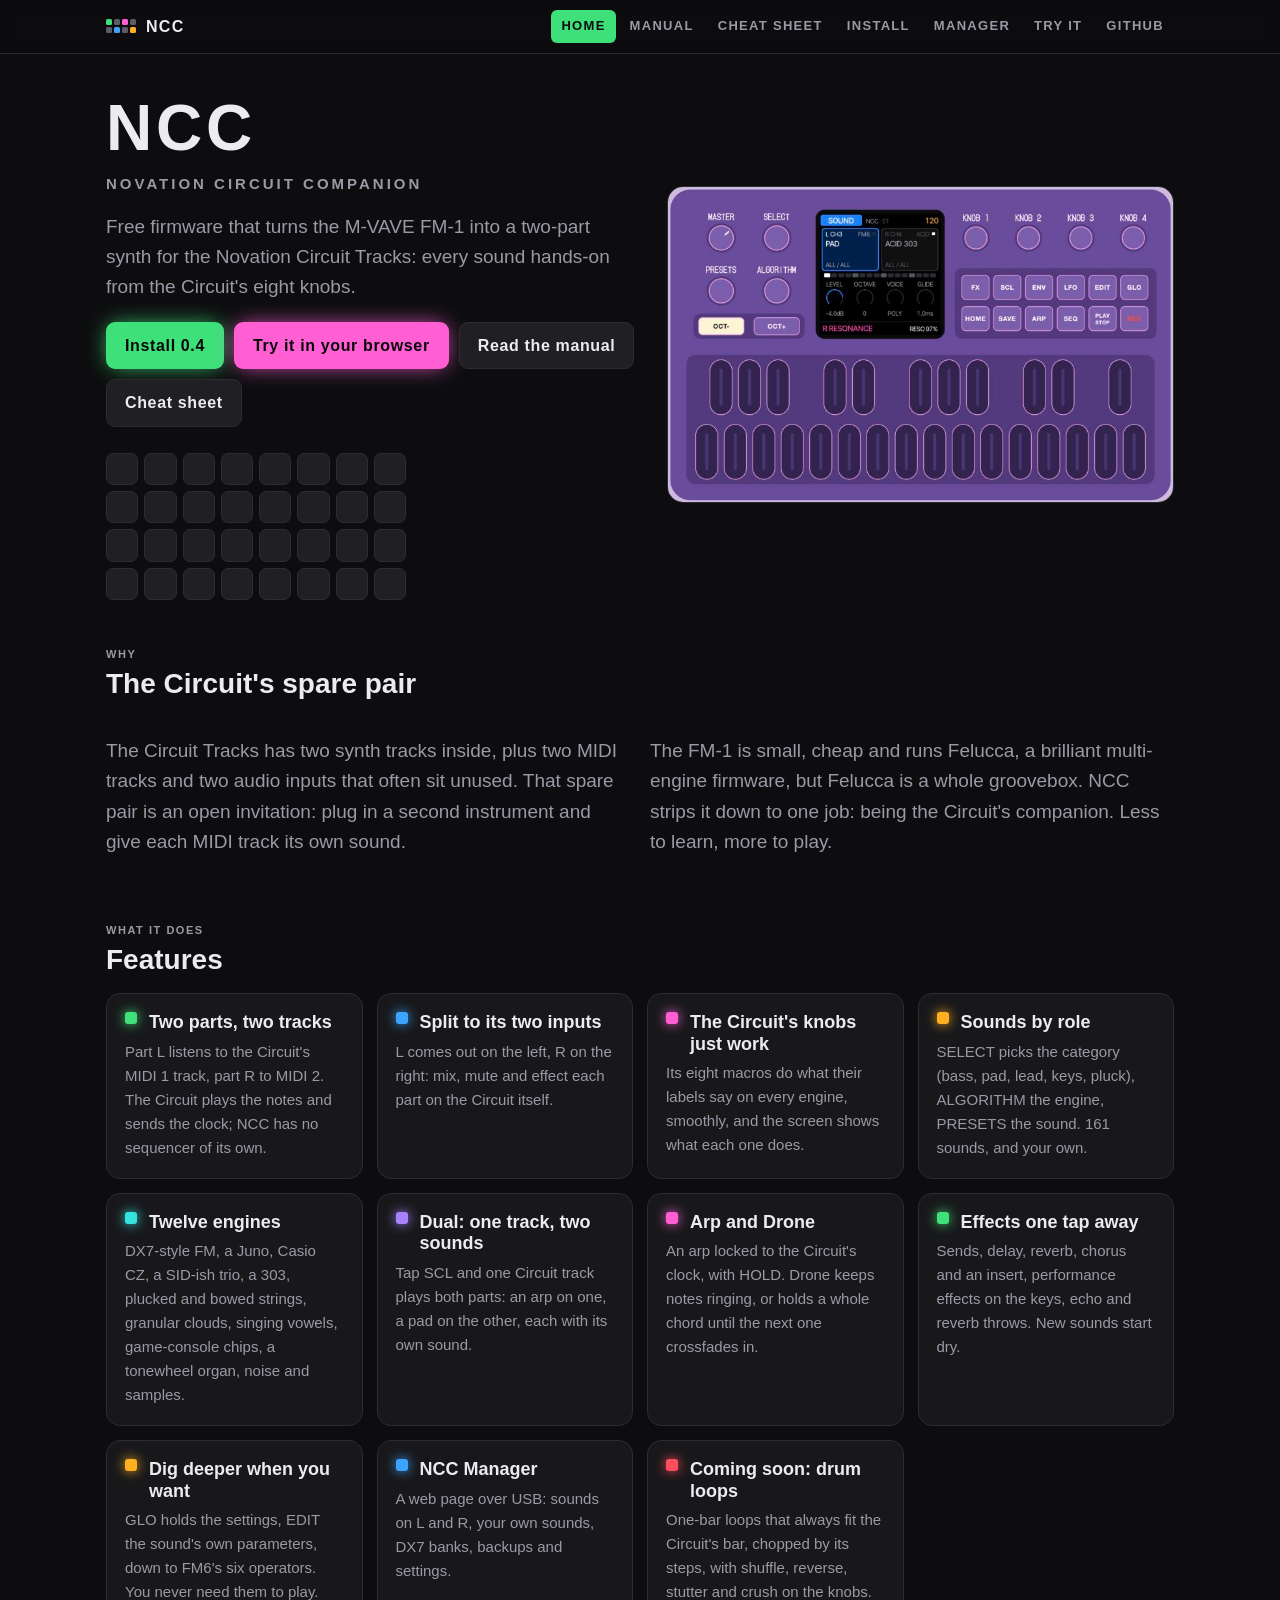
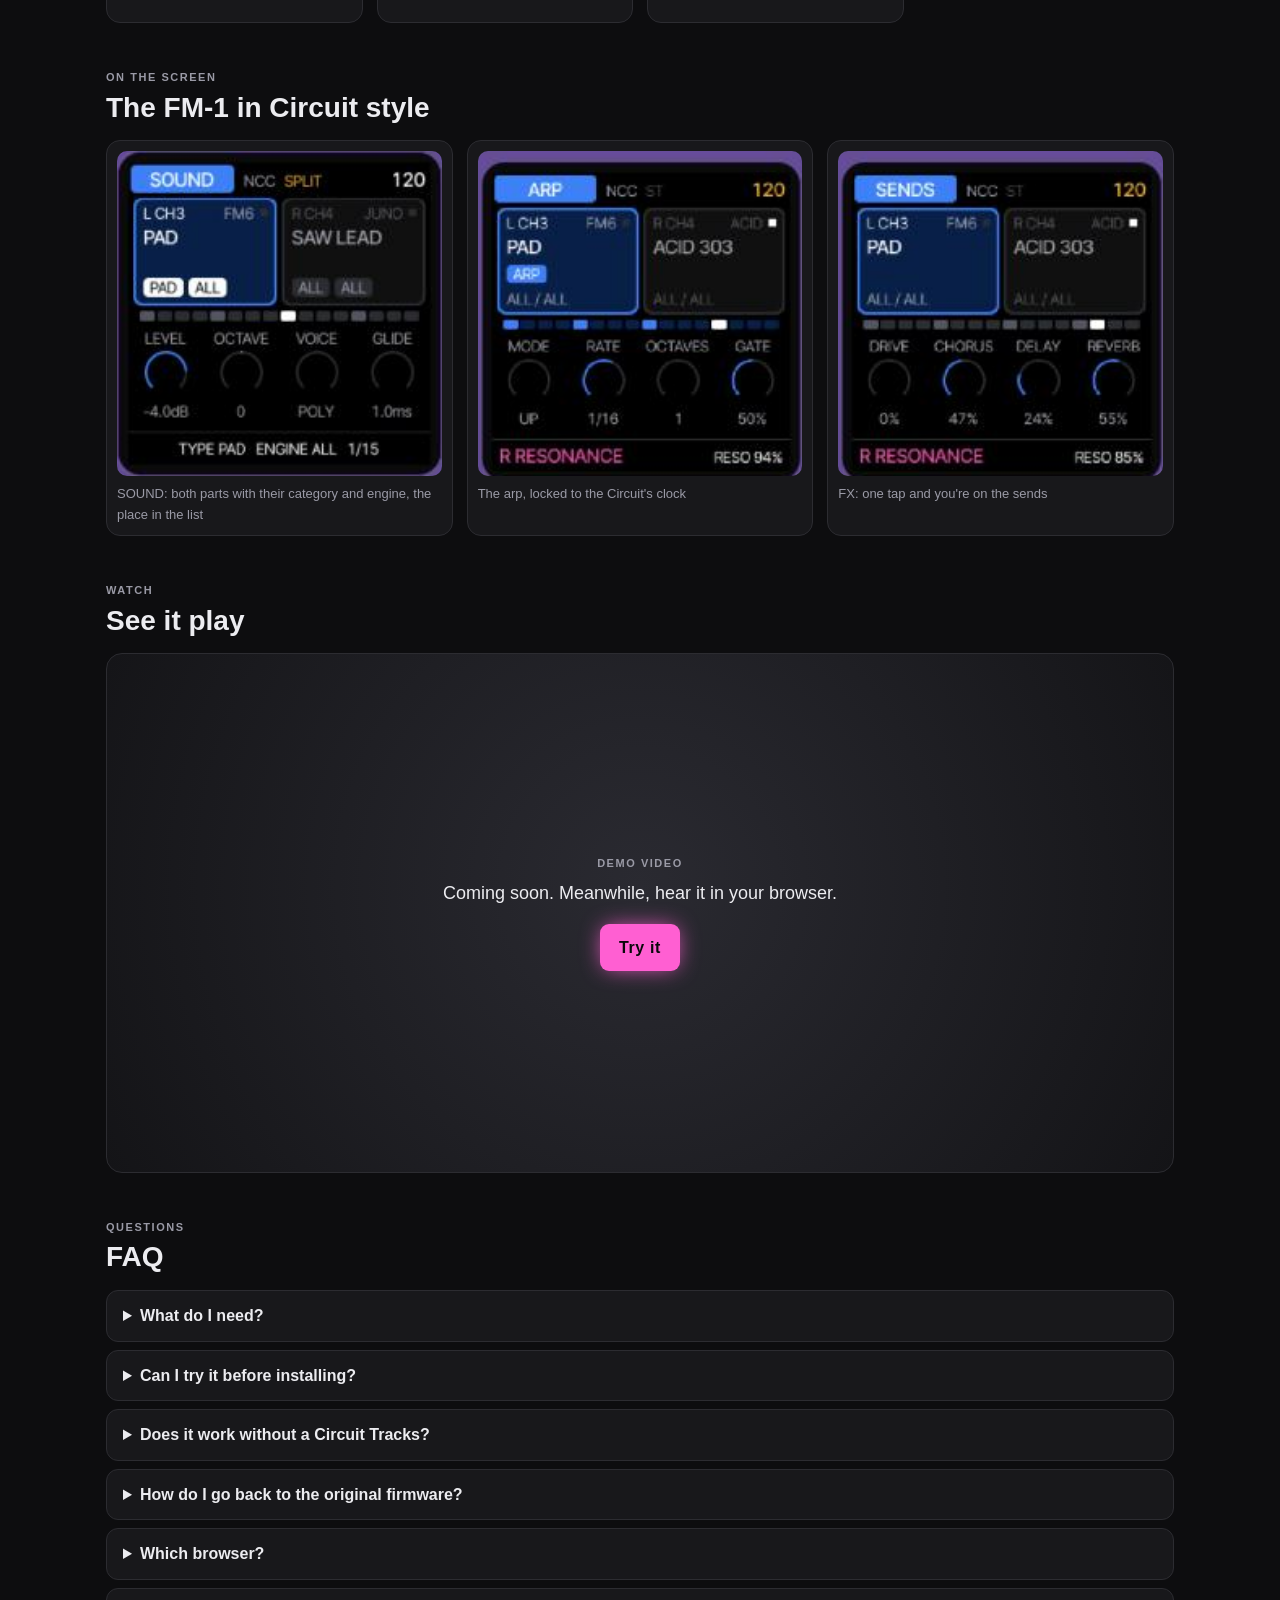
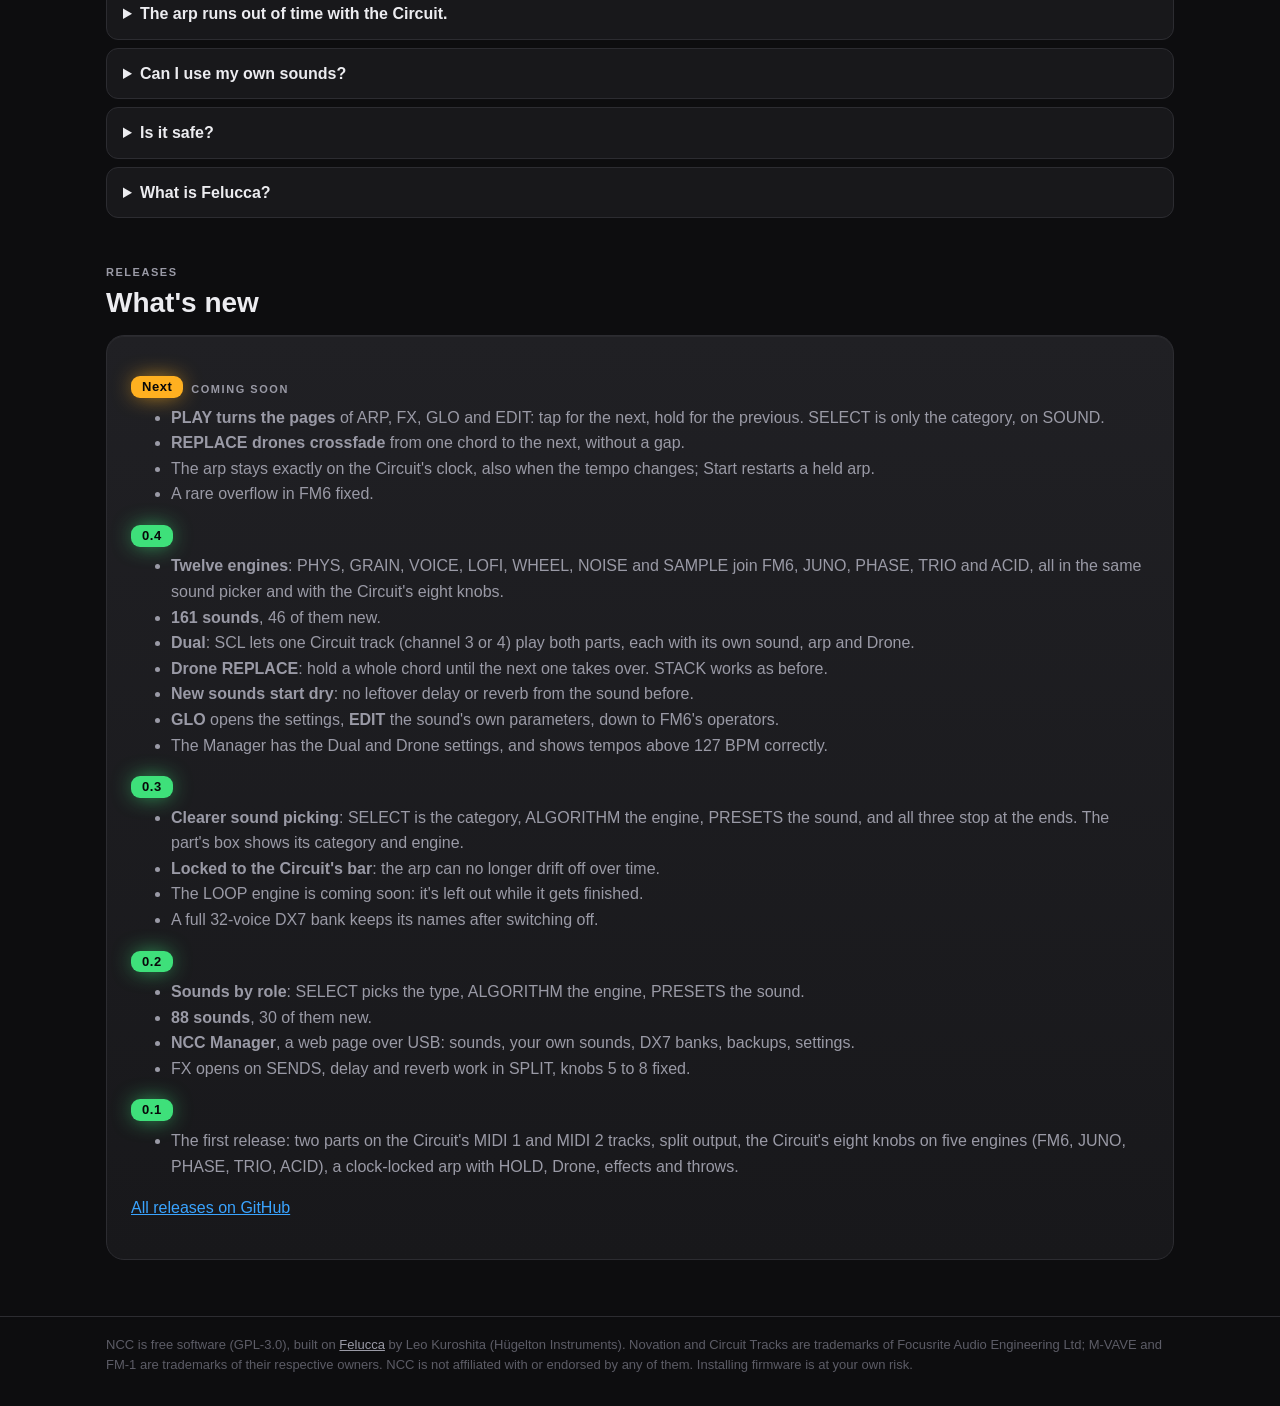
==== commit 9cddfe25: "Publish NCC site" ====
--- a/index.html
+++ b/index.html
@@ -1,7 +1,7 @@
 <!doctype html>
 <!-- SPDX-License-Identifier: GPL-3.0-only -->
 <html lang="en"><head><meta charset="utf-8"><meta name="viewport" content="width=device-width, initial-scale=1"><title>NCC: Novation Circuit Companion</title><meta name="description" content="Free firmware that turns the M-VAVE FM-1 into a two-part synth for the Novation Circuit Tracks."><link rel="stylesheet" href="style.css"></head><body>
-<header class="ncc-nav"><div class="in"><a class="brand" href=""><i><b></b><b></b><b></b><b></b><b></b><b></b><b></b><b></b></i>NCC</a><nav><a href="" aria-current=page>Home</a><a href="manual/">Manual</a><a href="webapp/installer/">Install</a><a href="webapp/manager/">Manager</a><a href="webapp/try/">Try it</a><a href="https://github.com/fenderberg/fm1-nc-companion">GitHub</a></nav></div></header>
+<header class="ncc-nav"><div class="in"><a class="brand" href=""><i><b></b><b></b><b></b><b></b><b></b><b></b><b></b><b></b></i>NCC</a><nav><a href="" aria-current=page>Home</a><a href="manual/">Manual</a><a href="cheatsheet/">Cheat sheet</a><a href="webapp/installer/">Install</a><a href="webapp/manager/">Manager</a><a href="webapp/try/">Try it</a><a href="https://github.com/fenderberg/fm1-nc-companion">GitHub</a></nav></div></header>
 <main class="wrap">
 
 <section class="hero">
@@ -10,7 +10,8 @@
     <p class="lead">Free firmware that turns the M-VAVE FM-1 into a two-part synth for the Novation Circuit Tracks:
       every sound hands-on from the Circuit's eight knobs.</p>
     <div class="btns"><a class="pad lit green" href="webapp/installer/">Install 0.4</a>
-      <a class="pad lit pink" href="webapp/try/">Try it in your browser</a><a class="pad" href="manual/">Read the manual</a></div>
+      <a class="pad lit pink" href="webapp/try/">Try it in your browser</a><a class="pad" href="manual/">Read the manual</a>
+      <a class="pad" href="cheatsheet/">Cheat sheet</a></div>
     <div class="grid8" aria-hidden="true"><span style="--i:0"></span><span style="--i:1"></span><span style="--i:2"></span><span style="--i:3"></span><span style="--i:4"></span><span style="--i:5"></span><span style="--i:6"></span><span style="--i:7"></span><span style="--i:8"></span><span style="--i:9"></span><span style="--i:10"></span><span style="--i:11"></span><span style="--i:12"></span><span style="--i:13"></span><span style="--i:14"></span><span style="--i:15"></span><span style="--i:0"></span><span style="--i:1"></span><span style="--i:2"></span><span style="--i:3"></span><span style="--i:4"></span><span style="--i:5"></span><span style="--i:6"></span><span style="--i:7"></span><span style="--i:8"></span><span style="--i:9"></span><span style="--i:10"></span><span style="--i:11"></span><span style="--i:12"></span><span style="--i:13"></span><span style="--i:14"></span><span style="--i:15"></span></div>
   </div>
   <img class="shot" src="img/fm1-purple.png" alt="NCC on a purple FM-1, in the browser emulator">
@@ -26,20 +27,18 @@
 </div>
 
 <h2><span class="label">What it does</span>Features</h2>
-
 <div class="cards">
 <div class="card" style="--c:var(--green)"><h3>Two parts, two tracks</h3><p>Part L listens to the Circuit's MIDI 1 track, part R to MIDI 2. The Circuit plays the notes and sends the clock; NCC has no sequencer of its own.</p></div>
 <div class="card" style="--c:var(--blue)"><h3>Split to its two inputs</h3><p>L comes out on the left, R on the right: mix, mute and effect each part on the Circuit itself.</p></div>
-<div class="card" style="--c:var(--pink)"><h3>The Circuit's knobs just work</h3><p>Its eight macros are mapped to what their labels mean on every engine, smoothly, and the screen shows what each one does.</p></div>
+<div class="card" style="--c:var(--pink)"><h3>The Circuit's knobs just work</h3><p>Its eight macros do what their labels say on every engine, smoothly, and the screen shows what each one does.</p></div>
 <div class="card" style="--c:var(--amber)"><h3>Sounds by role</h3><p>SELECT picks the category (bass, pad, lead, keys, pluck), ALGORITHM the engine, PRESETS the sound. 161 sounds, and your own.</p></div>
-<div class="card" style="--c:var(--cyan)"><h3>Twelve engines</h3><p>FM6, Juno, phase distortion, TRIO, ACID, physical models, granular, formant voices, LOFI, tonewheel organ, noise and samples. Every engine has eight Circuit macros.</p></div>
-<div class="card" style="--c:var(--red)"><h3>Coming soon: drum loops</h3><p>One-bar loops that always fit the Circuit's bar, opened by any note and chopped by its steps, with shuffle, reverse, stutter and crush on the knobs.</p></div>
-<div class="card" style="--c:var(--purple)"><h3>Built for jamming</h3><p>OCT- / OCT+ switch between your two sounds, an arp locked to the clock with HOLD, and STACK or whole-chord REPLACE Drone with a smooth 50 ms fade-out and 50 ms fade-in.</p></div>
-<div class="card" style="--c:var(--pink)"><h3>Dual sounds</h3><p>SCL layers the existing L/R sounds from MIDI channel 3 or 4. Each keeps its own arp, Drone and Circuit knob controls.</p></div>
-<div class="card" style="--c:var(--amber)"><h3>Settings and sound editing</h3><p>GLO opens channels, output, clock and performance settings. EDIT opens the selected sound's engine, envelopes, LFO and voice controls, including FM6 operators.</p></div>
-<div class="card" style="--c:var(--blue)"><h3>Dry sound defaults</h3><p>Every newly selected sound starts without delay or reverb. Turn the sends up whenever you want; both parts use the existing shared effect buses.</p></div>
-<div class="card" style="--c:var(--green)"><h3>Effects one tap away</h3><p>Sends, delay, reverb, chorus, an insert and performance effects on the keys, plus echo and reverb throws.</p></div>
+<div class="card" style="--c:var(--cyan)"><h3>Twelve engines</h3><p>DX7-style FM, a Juno, Casio CZ, a SID-ish trio, a 303, plucked and bowed strings, granular clouds, singing vowels, game-console chips, a tonewheel organ, noise and samples.</p></div>
+<div class="card" style="--c:var(--purple)"><h3>Dual: one track, two sounds</h3><p>Tap SCL and one Circuit track plays both parts: an arp on one, a pad on the other, each with its own sound.</p></div>
+<div class="card" style="--c:var(--pink)"><h3>Arp and Drone</h3><p>An arp locked to the Circuit's clock, with HOLD. Drone keeps notes ringing, or holds a whole chord until the next one crossfades in.</p></div>
+<div class="card" style="--c:var(--green)"><h3>Effects one tap away</h3><p>Sends, delay, reverb, chorus and an insert, performance effects on the keys, echo and reverb throws. New sounds start dry.</p></div>
+<div class="card" style="--c:var(--amber)"><h3>Dig deeper when you want</h3><p>GLO holds the settings, EDIT the sound's own parameters, down to FM6's six operators. You never need them to play.</p></div>
 <div class="card" style="--c:var(--blue)"><h3>NCC Manager</h3><p>A web page over USB: sounds on L and R, your own sounds, DX7 banks, backups and settings.</p></div>
+<div class="card" style="--c:var(--red)"><h3>Coming soon: drum loops</h3><p>One-bar loops that always fit the Circuit's bar, chopped by its steps, with shuffle, reverse, stutter and crush on the knobs.</p></div>
 </div>
 
 <h2><span class="label">On the screen</span>The FM-1 in Circuit style</h2>
@@ -54,24 +53,26 @@
 
 <h2><span class="label">Questions</span>FAQ</h2>
 <details><summary>What do I need?</summary><p>An M-VAVE FM-1, a Novation Circuit Tracks, a MIDI connection to the FM-1's TRS input or USB (with a USB MIDI host adapter or computer), and a stereo-to-two-mono cable into the Circuit's audio inputs.</p></details>
-<details><summary>Does it work without a Circuit Tracks?</summary><p>Yes. The FM-1's keys play the parts, the arp runs on its own tempo, and any MIDI keyboard or sequencer on channels 3 and 4 works too. Or try it in your browser first.</p></details>
+<details><summary>Can I try it before installing?</summary><p>Yes, in your browser: the Try it page runs NCC itself. Plug your Circuit Tracks into the computer by USB and it plays the browser's FM-1, knobs, clock and all. <a href="webapp/try/#circuit">How to hook it up</a>.</p></details>
+<details><summary>Does it work without a Circuit Tracks?</summary><p>Yes. The FM-1's keys play the parts, the arp runs on its own tempo, and any MIDI keyboard or sequencer on channels 3 and 4 works too.</p></details>
 <details><summary>How do I go back to the original firmware?</summary><p>On the Install page, open “Return to official V15” and pick M-VAVE's FM-1.fwsc, or use M-VAVE's own updater. Your music is backed up first.</p></details>
 <details><summary>Which browser?</summary><p>Chrome or Edge on a computer. The installer and the manager need Web MIDI with SysEx, which Safari and Firefox don't offer.</p></details>
-<details><summary>The arp runs out of time with the Circuit.</summary><p>Press Stop and Start on the Circuit once: NCC counts its bar from the Circuit's Start. Since 0.3 it follows the Circuit's clock pulses, so it can't drift away afterwards.</p></details>
-<details><summary>Can I use my own sounds?</summary><p>Yes: send DX7 banks to FM6 with the manager, and store your own sounds in the 32 user slots. Your own drum loops come with the LOOP engine, soon.</p></details>
+<details><summary>The arp runs out of time with the Circuit.</summary><p>Press Stop and Start on the Circuit once: NCC counts its bar from the Circuit's Start, and follows its clock from there on.</p></details>
+<details><summary>Can I use my own sounds?</summary><p>Yes: send DX7 banks to FM6 with the manager, and store your own sounds in its 32 user slots.</p></details>
 <details><summary>Is it safe?</summary><p>It installs like M-VAVE's own updates, and the way back is always there. Still, installing firmware is at your own risk; if an install is cut off, run it again (hold OCT- while switching on for the update mode).</p></details>
 <details><summary>What is Felucca?</summary><p>Felucca is Leo Kuroshita's open-source firmware for the FM-1. NCC is a fork of it, focused on being the Circuit Tracks' companion. Both are free software (GPL-3.0).</p></details>
 
 <h2><span class="label">Releases</span>What's new</h2>
-<div class="case log"><h3><span class="pad lit green">0.4</span></h3>
-<p>Twelve engines, Dual sounds and smoother chord drones. Release identity: <code>FM-1_704</code>.</p>
-<ul><li>Seven additional engines in the existing sound picker: PHYS, GRAIN, VOICE, LOFI, WHEEL, NOISE and SAMPLE. All eight Circuit Tracks macros have real audio destinations, with model-dependent LOFI controls and popup names.</li><li>46 new NCC patches; 161 built-in sounds in total. Expanded library capacity also fits full DX7/user/loop lists. The existing categories include physical percussion and noise textures; LOOP remains hidden.</li><li>VOICE bandwidth scaling uses exact 32-bit divisions. NCC's NOISE renderer widens products that could overflow with colored shift-register sounds; the upstream engine submodule and non-NCC build are unchanged.</li><li>Dual layers the existing L/R parts from one exclusive MIDI note source (CH3 or CH4), or the FM-1 keys. SCL turns Dual on/off, remembering CH3/CH4; GLO selects the source. Each part keeps its own sound, arp and controllers. Changing source fades current live notes.</li><li>Drone has STACK and REPLACE modes per part. REPLACE holds a whole chord: add notes while any physical key is down; after all are released, the next strike fades and replaces the old chord. Sustain does not extend the gesture. Replacing a sounding drone now uses a smooth ~51 ms fade-out followed by a ~51 ms fade-in; the first strike remains direct and rapid gestures update the waiting chord. Repeated notes, MONO/LEGATO/UNISON and ARP HOLD retain their voice behavior. Select the mode on ARP page 2, KNOB 4; SEQ remains on/off.</li><li>Every newly selected sound starts with delay/reverb sends at zero, including user sounds and DX7 bank voices. Sends can be turned up as usual. The other part, stored presets, shared bus settings and tails are preserved; complete project restore and undo restore their saved settings.</li><li>GLO opens two settings pages with L/R MIDI channels, output, clock, BPM, Dual and both Drone controls.</li><li>EDIT opens the focused part's engine parameters, envelopes, LFO, voices and chord settings, with JUNO filter and FM6 operator pages. Edits keep deliberately adjusted sends; changing an FM6 SLOT starts its sends at zero.</li><li>The Manager offers Dual and Drone settings, with optional protocol trailers for compatibility with older firmware. Dual source and Drone modes persist in the existing project format; active Drone notes and on/off do not.</li><li>The NCC Manager shows the correct tempo above 127 BPM.</li><li>User sample reads use explicit XIP addressing, avoiding an invalid array access in memory checks while keeping the sample format and decoded audio unchanged.</li><li>Host tests and firmware builds preserve failed exit codes and full logs; both NCC variants run with fatal UBSan checks (existing signed left shifts remain excluded pending a separate DSP audit).</li></ul>
+<div class="case log"><h3><span class="pad lit amber">Next</span><span class="label">coming soon</span></h3>
+<ul><li><strong>PLAY turns the pages</strong> of ARP, FX, GLO and EDIT: tap for the next, hold for the previous. SELECT is only the category, on SOUND.</li><li><strong>REPLACE drones crossfade</strong> from one chord to the next, without a gap.</li><li>The arp stays exactly on the Circuit's clock, also when the tempo changes; Start restarts a held arp.</li><li>A rare overflow in FM6 fixed.</li></ul>
+<h3><span class="pad lit green">0.4</span></h3>
+<ul><li><strong>Twelve engines</strong>: PHYS, GRAIN, VOICE, LOFI, WHEEL, NOISE and SAMPLE join FM6, JUNO, PHASE, TRIO and ACID, all in the same sound picker and with the Circuit's eight knobs.</li><li><strong>161 sounds</strong>, 46 of them new.</li><li><strong>Dual</strong>: SCL lets one Circuit track (channel 3 or 4) play both parts, each with its own sound, arp and Drone.</li><li><strong>Drone REPLACE</strong>: hold a whole chord until the next one takes over. STACK works as before.</li><li><strong>New sounds start dry</strong>: no leftover delay or reverb from the sound before.</li><li><strong>GLO</strong> opens the settings, <strong>EDIT</strong> the sound's own parameters, down to FM6's operators.</li><li>The Manager has the Dual and Drone settings, and shows tempos above 127 BPM correctly.</li></ul>
 <h3><span class="pad lit green">0.3</span></h3>
-<ul><li><strong>Clearer sound picking.</strong> SELECT is the category, ALGORITHM the engine, PRESETS the sound; all three stop at the ends instead of going round. The part's box shows its category and engine as two labels, the bottom line its place in the list, and while you turn you see where you're going (PRESETS: the sound's name before it loads).</li><li><strong>The LOOP engine is coming soon</strong>: it is left out of this version while it gets finished.</li><li><strong>Locked to the Circuit's bar.</strong> On the Circuit's clock, NCC now counts the bar in its clock pulses, so the arp can no longer drift off the Circuit over time. Press Stop and Start on the Circuit once after installing.</li><li>A full 32-voice DX7 bank keeps its voice names and types after the FM-1 is switched off and on.</li></ul>
+<ul><li><strong>Clearer sound picking</strong>: SELECT is the category, ALGORITHM the engine, PRESETS the sound, and all three stop at the ends. The part's box shows its category and engine.</li><li><strong>Locked to the Circuit's bar</strong>: the arp can no longer drift off over time.</li><li>The LOOP engine is coming soon: it's left out while it gets finished.</li><li>A full 32-voice DX7 bank keeps its names after switching off.</li></ul>
 <h3><span class="pad lit green">0.2</span></h3>
-<ul><li><strong>Sounds by role, not by engine.</strong> SELECT picks the type (BASS, PAD, LEAD, KEYS, PLUCK, BEAT), ALGORITHM the engine (or ALL), PRESETS walks through what's left.</li><li><strong>88 sounds</strong>, 30 of them new: keys, plucks, bells, pads, basses and leads.</li><li><strong>LOOP</strong>, a new engine: lo-fi one-bar drum loops that always fit the bar, opened by any note, with shuffle, reverse, stutter, crush, a DJ filter and pitch on the Circuit's knobs. Seven built-in loops, and your own.</li><li><strong>NCC Manager</strong>, a web page over USB: sounds on L and R, your own sounds, DX7 banks, drum loops, backups, settings.</li><li>FX opens on SENDS; delay and reverb work in SPLIT; the Circuit's knobs 5 to 8 fixed; the knob popup shows what each knob does on each engine.</li></ul>
+<ul><li><strong>Sounds by role</strong>: SELECT picks the type, ALGORITHM the engine, PRESETS the sound.</li><li><strong>88 sounds</strong>, 30 of them new.</li><li><strong>NCC Manager</strong>, a web page over USB: sounds, your own sounds, DX7 banks, backups, settings.</li><li>FX opens on SENDS, delay and reverb work in SPLIT, knobs 5 to 8 fixed.</li></ul>
 <h3><span class="pad lit green">0.1</span></h3>
-<ul><li>The first release: two parts on the Circuit's MIDI 1 and MIDI 2 tracks, split output, the Circuit's eight knobs mapped per engine, five engines (FM6, JUNO, PHASE, TRIO, ACID), a clock-locked arp with HOLD, Drone, FX pages and throws.</li></ul><p><a href="https://github.com/fenderberg/fm1-nc-companion/releases">All releases on GitHub</a></p></div>
+<ul><li>The first release: two parts on the Circuit's MIDI 1 and MIDI 2 tracks, split output, the Circuit's eight knobs on five engines (FM6, JUNO, PHASE, TRIO, ACID), a clock-locked arp with HOLD, Drone, effects and throws.</li></ul><p><a href="https://github.com/fenderberg/fm1-nc-companion/releases">All releases on GitHub</a></p></div>
 
 </main>
 <footer class="ncc-foot"><div class="in">NCC is free software (GPL-3.0), built on <a href="https://github.com/hugelton/Felucca">Felucca</a> by Leo Kuroshita (Hügelton Instruments). Novation and Circuit Tracks are trademarks of Focusrite Audio Engineering Ltd; M-VAVE and FM-1 are trademarks of their respective owners. NCC is not affiliated with or endorsed by any of them. Installing firmware is at your own risk.</div></footer>
--- a/style.css
+++ b/style.css
@@ -110,6 +110,40 @@
 .doc th { color: var(--dim); font-size: 12px; letter-spacing: .08em; text-transform: uppercase; }
 .doc img { border-radius: 14px; border: 1px solid var(--edge); max-width: 640px; width: 100%; }
 
+/* the cheat sheet: on screen a case, on paper ink-friendly black on white, one A4 landscape */
+.sheet-tools h1 { font-size: 38px; margin: 4px 0 6px; }
+button.pad { font: inherit; font-weight: 700; cursor: pointer; }
+.sheet { margin-top: 28px; background: var(--case); border: 1px solid var(--edge); border-radius: 18px; padding: 18px 20px; }
+.sheet header { display: flex; gap: 12px; align-items: baseline; flex-wrap: wrap; color: var(--dim); font-size: 14px;
+                border-bottom: 1px solid var(--edge); padding-bottom: 10px; }
+.sheet header b { color: var(--text); font-size: 20px; letter-spacing: .06em; }
+.sheet header span { margin-left: auto; }
+.boxes { display: grid; grid-template-columns: repeat(3, 1fr); gap: 12px; margin-top: 12px; }
+.box { --c: var(--green); border: 1px solid var(--edge); border-top: 4px solid var(--c); border-radius: 10px;
+       padding: 10px 12px; break-inside: avoid; }
+.box h3 { margin: 0 0 6px; font-size: 13px; letter-spacing: .14em; text-transform: uppercase; color: var(--c); }
+.box dl { display: grid; grid-template-columns: auto 1fr; gap: 3px 10px; margin: 0; font-size: 14px; line-height: 1.35; }
+.box dt { font-weight: 700; white-space: nowrap; }
+.box dd { margin: 0; color: var(--dim); }
+.box dt:empty + dd { grid-column: 1 / -1; font-style: italic; }
+.box dt:empty { display: none; }
+.sheet footer { margin-top: 10px; color: var(--faint); font-size: 13px; }
+@media (max-width: 820px) { .boxes { grid-template-columns: 1fr; } }
+@page { size: A4 landscape; margin: 9mm; }
+@media print {
+  html, body { background: #fff; color: #000; }
+  .ncc-nav, .ncc-foot, .sheet-tools { display: none; }
+  .wrap { max-width: none; padding: 0; }
+  .sheet { margin: 0; border: 0; padding: 0; background: #fff; }
+  .sheet header { color: #444; border-color: #bbb; } .sheet header b { color: #000; }
+  .boxes { grid-template-columns: repeat(3, 1fr); gap: 14px; margin-top: 16px; }
+  .box { padding: 12px 14px; } .box h3 { font-size: 14px; margin-bottom: 8px; }
+  .box dl { font-size: 15px; gap: 4px 12px; } .sheet header b { font-size: 26px; } .sheet header { font-size: 15px; }
+  .sheet footer { font-size: 14px; margin-top: 16px; }
+  .box { border-color: #bbb; border-top-color: var(--c); -webkit-print-color-adjust: exact; print-color-adjust: exact; }
+  .box h3 { color: #000; } .box dd { color: #333; } .sheet footer { color: #555; }
+}
+
 footer.ncc-foot { border-top: 1px solid var(--edge); color: var(--faint); font-size: 13px; }
 footer.ncc-foot .in { max-width: 1100px; margin: 0 auto; padding: 18px 16px 30px; }
 footer.ncc-foot a { color: var(--dim); }
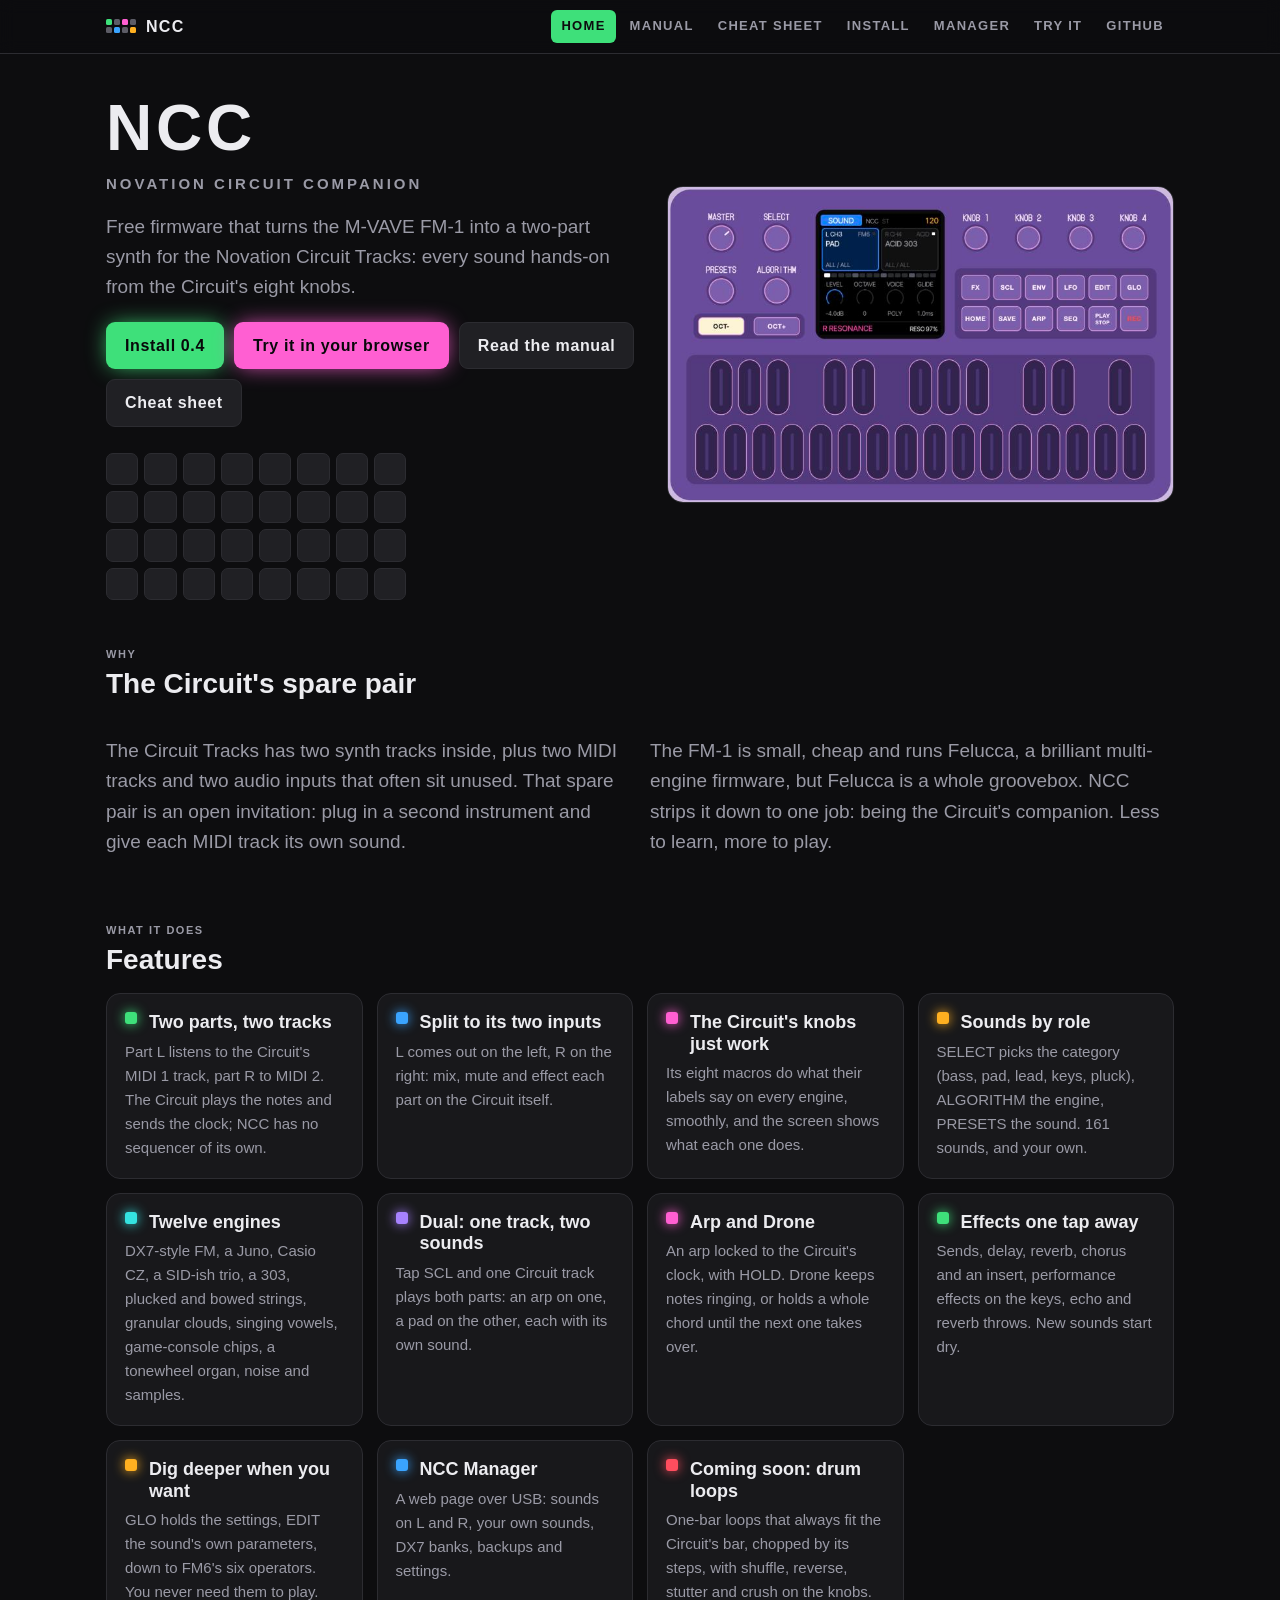
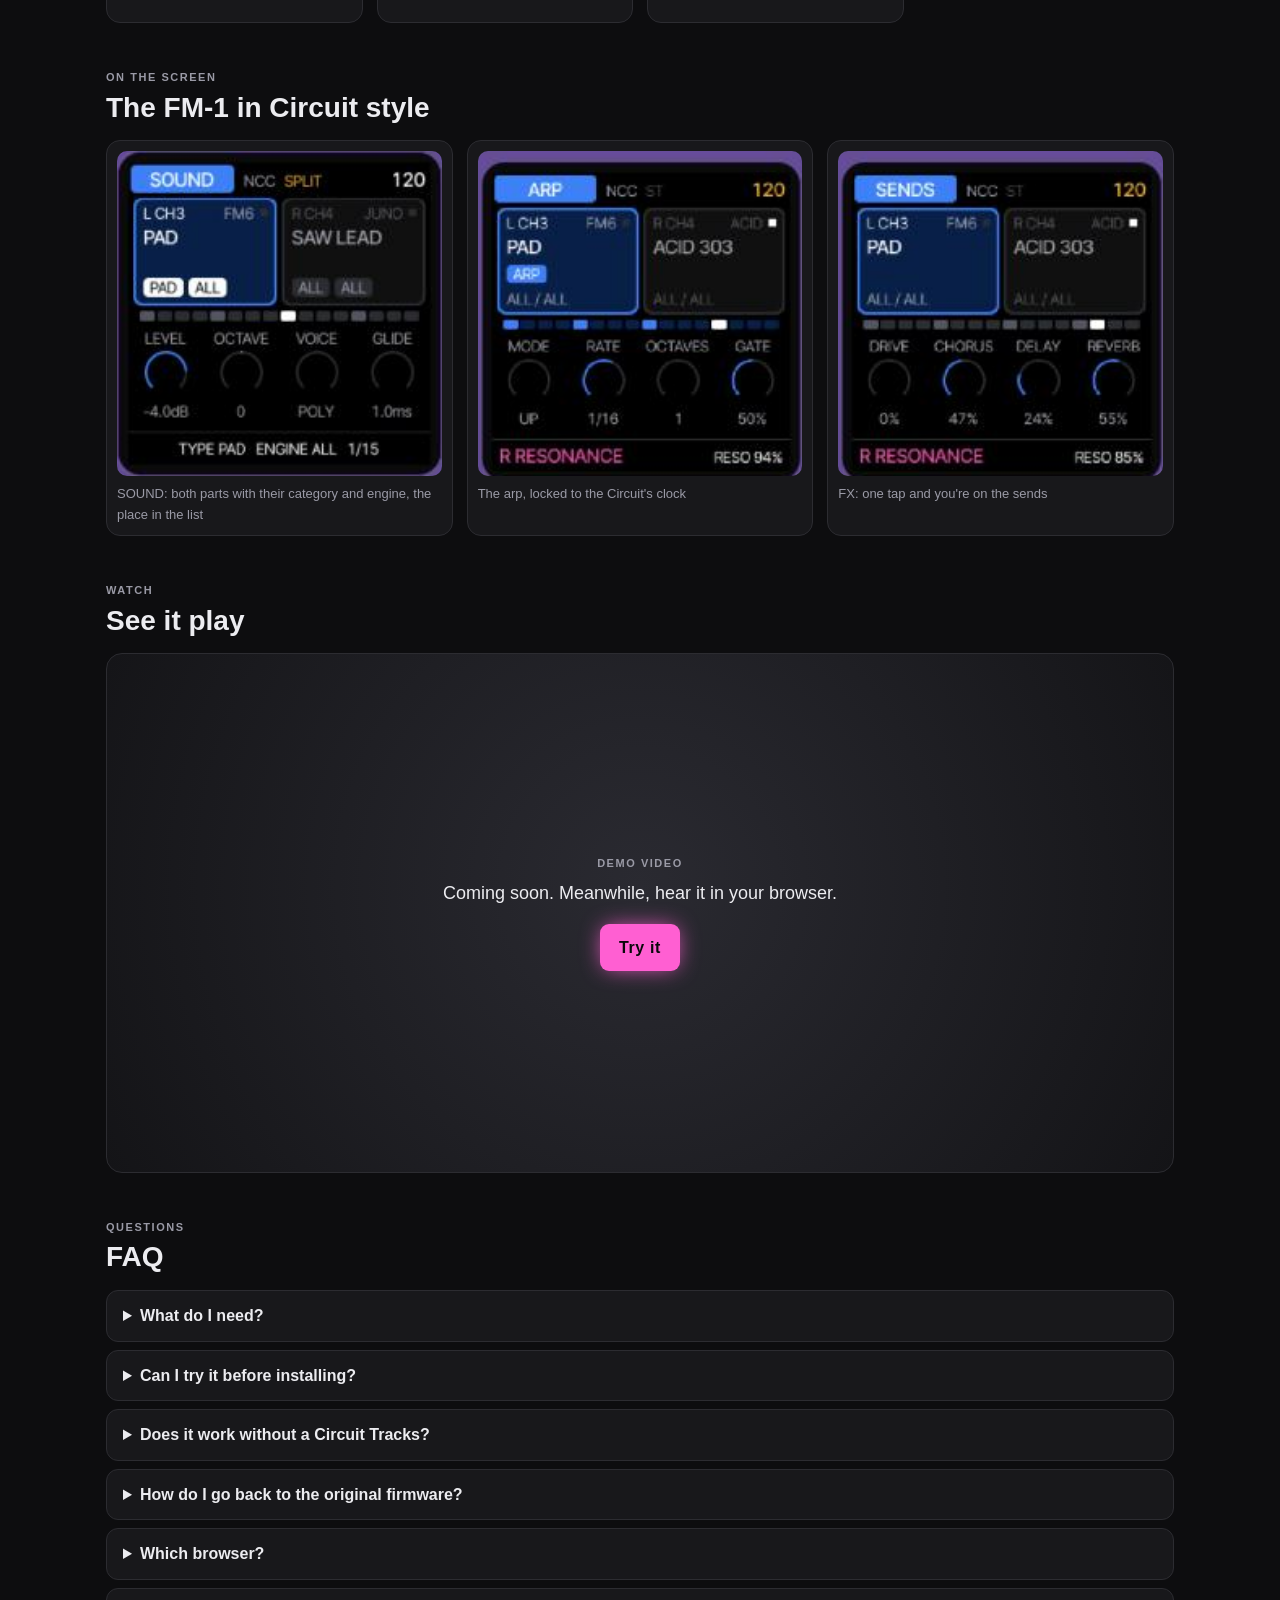
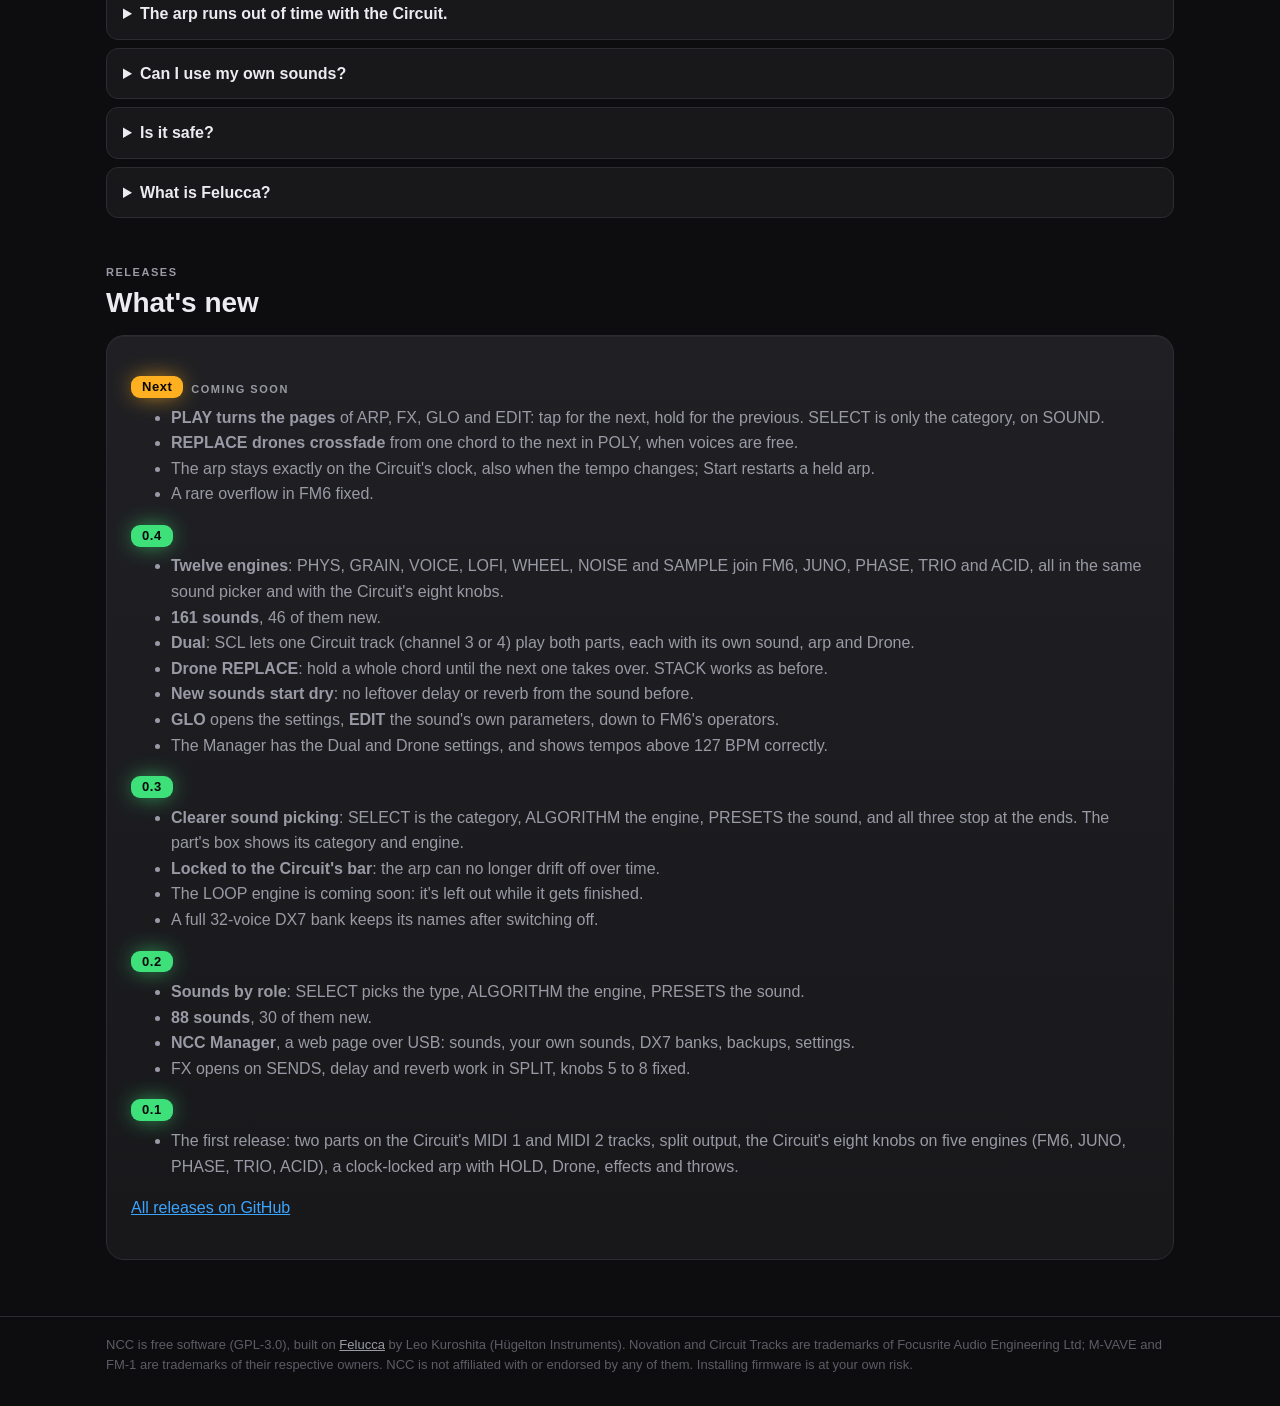
==== commit f463d3f8: "Publish NCC site" ====
--- a/index.html
+++ b/index.html
@@ -34,7 +34,7 @@
 <div class="card" style="--c:var(--amber)"><h3>Sounds by role</h3><p>SELECT picks the category (bass, pad, lead, keys, pluck), ALGORITHM the engine, PRESETS the sound. 161 sounds, and your own.</p></div>
 <div class="card" style="--c:var(--cyan)"><h3>Twelve engines</h3><p>DX7-style FM, a Juno, Casio CZ, a SID-ish trio, a 303, plucked and bowed strings, granular clouds, singing vowels, game-console chips, a tonewheel organ, noise and samples.</p></div>
 <div class="card" style="--c:var(--purple)"><h3>Dual: one track, two sounds</h3><p>Tap SCL and one Circuit track plays both parts: an arp on one, a pad on the other, each with its own sound.</p></div>
-<div class="card" style="--c:var(--pink)"><h3>Arp and Drone</h3><p>An arp locked to the Circuit's clock, with HOLD. Drone keeps notes ringing, or holds a whole chord until the next one crossfades in.</p></div>
+<div class="card" style="--c:var(--pink)"><h3>Arp and Drone</h3><p>An arp locked to the Circuit's clock, with HOLD. Drone keeps notes ringing, or holds a whole chord until the next one takes over.</p></div>
 <div class="card" style="--c:var(--green)"><h3>Effects one tap away</h3><p>Sends, delay, reverb, chorus and an insert, performance effects on the keys, echo and reverb throws. New sounds start dry.</p></div>
 <div class="card" style="--c:var(--amber)"><h3>Dig deeper when you want</h3><p>GLO holds the settings, EDIT the sound's own parameters, down to FM6's six operators. You never need them to play.</p></div>
 <div class="card" style="--c:var(--blue)"><h3>NCC Manager</h3><p>A web page over USB: sounds on L and R, your own sounds, DX7 banks, backups and settings.</p></div>
@@ -64,7 +64,7 @@
 
 <h2><span class="label">Releases</span>What's new</h2>
 <div class="case log"><h3><span class="pad lit amber">Next</span><span class="label">coming soon</span></h3>
-<ul><li><strong>PLAY turns the pages</strong> of ARP, FX, GLO and EDIT: tap for the next, hold for the previous. SELECT is only the category, on SOUND.</li><li><strong>REPLACE drones crossfade</strong> from one chord to the next, without a gap.</li><li>The arp stays exactly on the Circuit's clock, also when the tempo changes; Start restarts a held arp.</li><li>A rare overflow in FM6 fixed.</li></ul>
+<ul><li><strong>PLAY turns the pages</strong> of ARP, FX, GLO and EDIT: tap for the next, hold for the previous. SELECT is only the category, on SOUND.</li><li><strong>REPLACE drones crossfade</strong> from one chord to the next in POLY, when voices are free.</li><li>The arp stays exactly on the Circuit's clock, also when the tempo changes; Start restarts a held arp.</li><li>A rare overflow in FM6 fixed.</li></ul>
 <h3><span class="pad lit green">0.4</span></h3>
 <ul><li><strong>Twelve engines</strong>: PHYS, GRAIN, VOICE, LOFI, WHEEL, NOISE and SAMPLE join FM6, JUNO, PHASE, TRIO and ACID, all in the same sound picker and with the Circuit's eight knobs.</li><li><strong>161 sounds</strong>, 46 of them new.</li><li><strong>Dual</strong>: SCL lets one Circuit track (channel 3 or 4) play both parts, each with its own sound, arp and Drone.</li><li><strong>Drone REPLACE</strong>: hold a whole chord until the next one takes over. STACK works as before.</li><li><strong>New sounds start dry</strong>: no leftover delay or reverb from the sound before.</li><li><strong>GLO</strong> opens the settings, <strong>EDIT</strong> the sound's own parameters, down to FM6's operators.</li><li>The Manager has the Dual and Drone settings, and shows tempos above 127 BPM correctly.</li></ul>
 <h3><span class="pad lit green">0.3</span></h3>
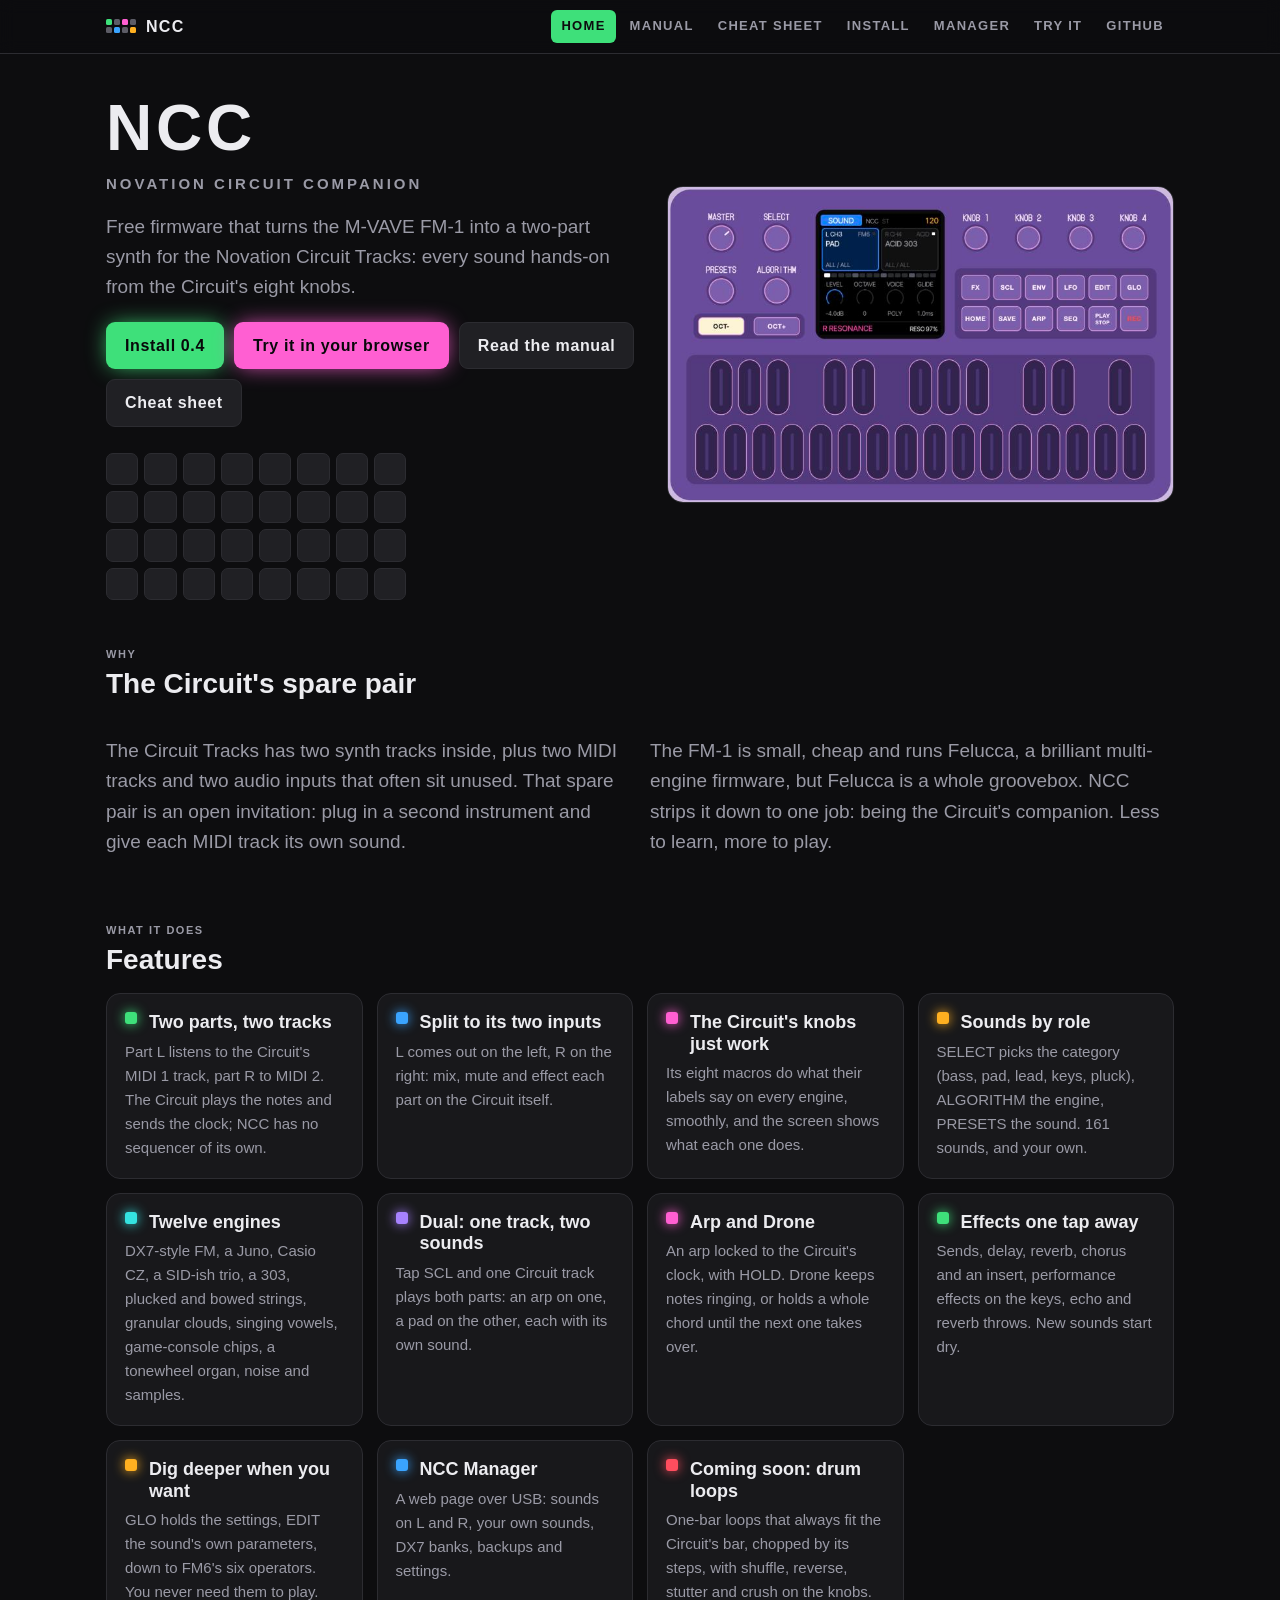
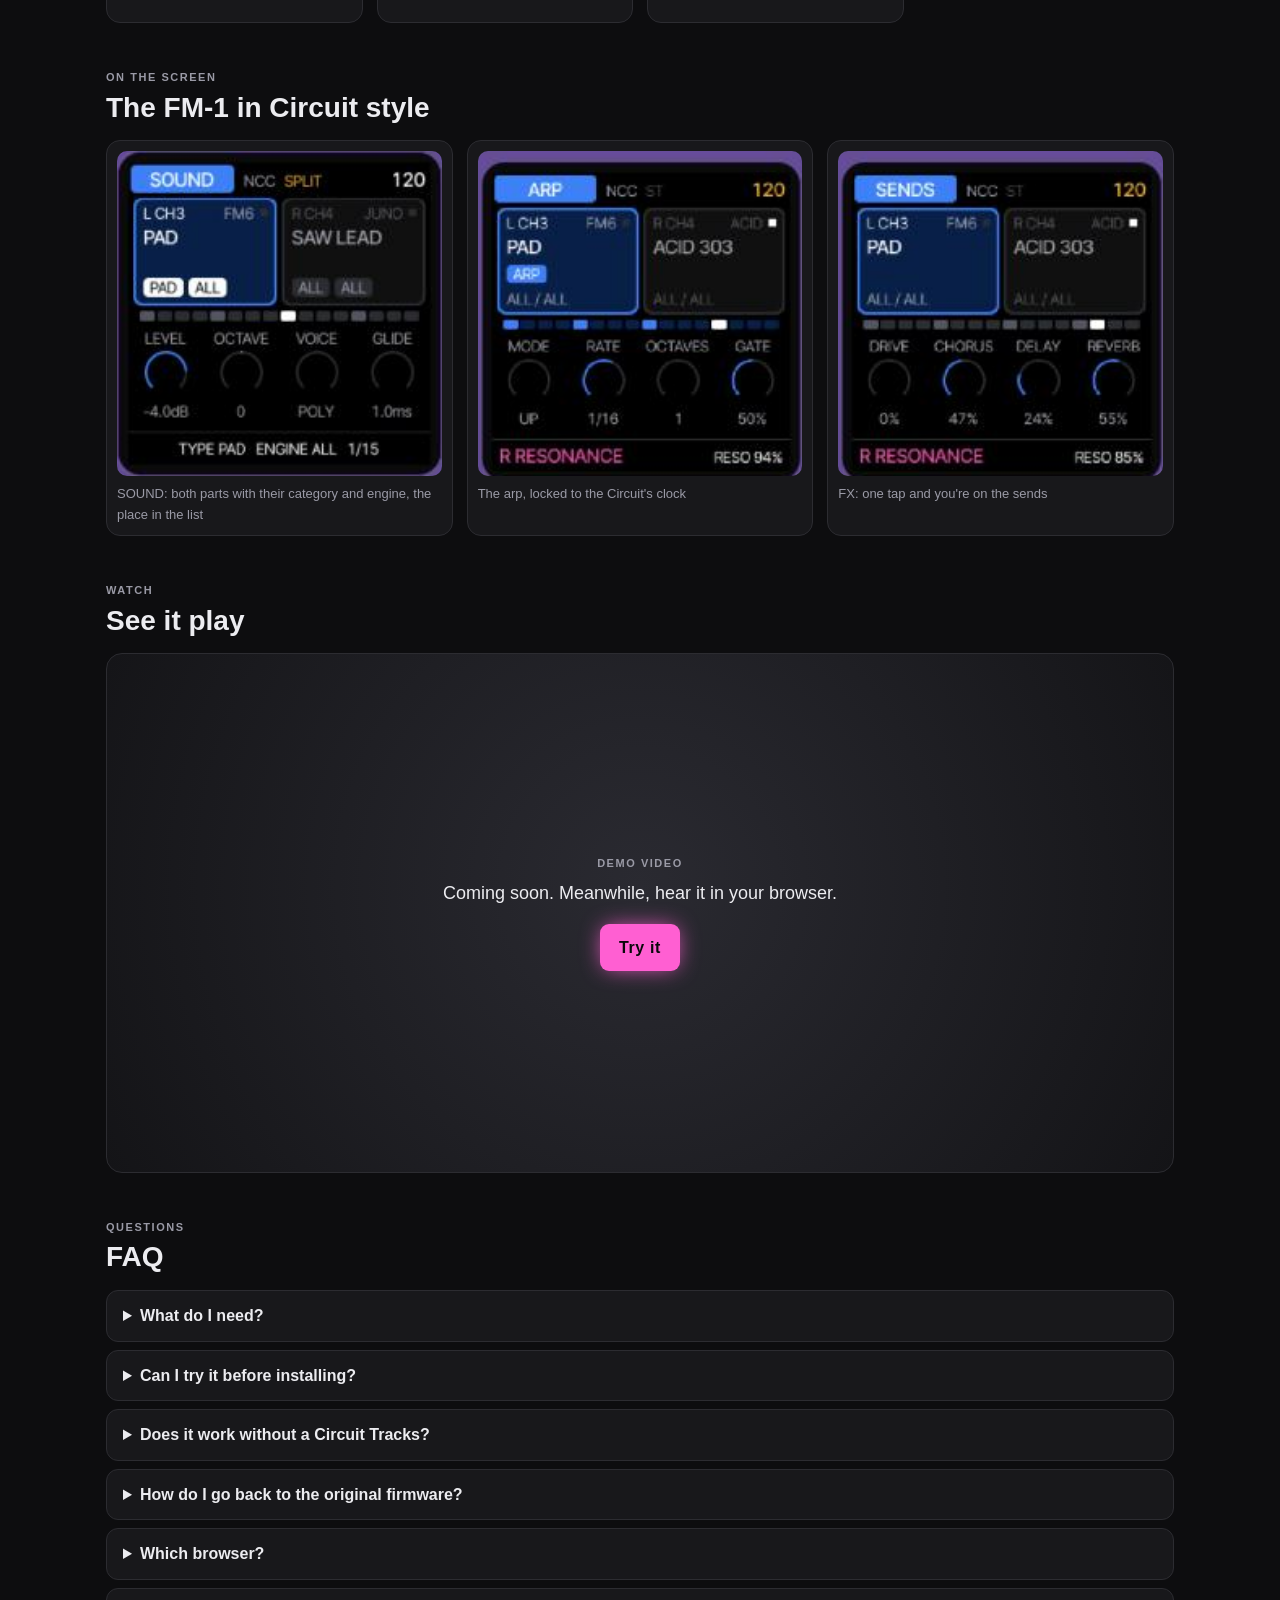
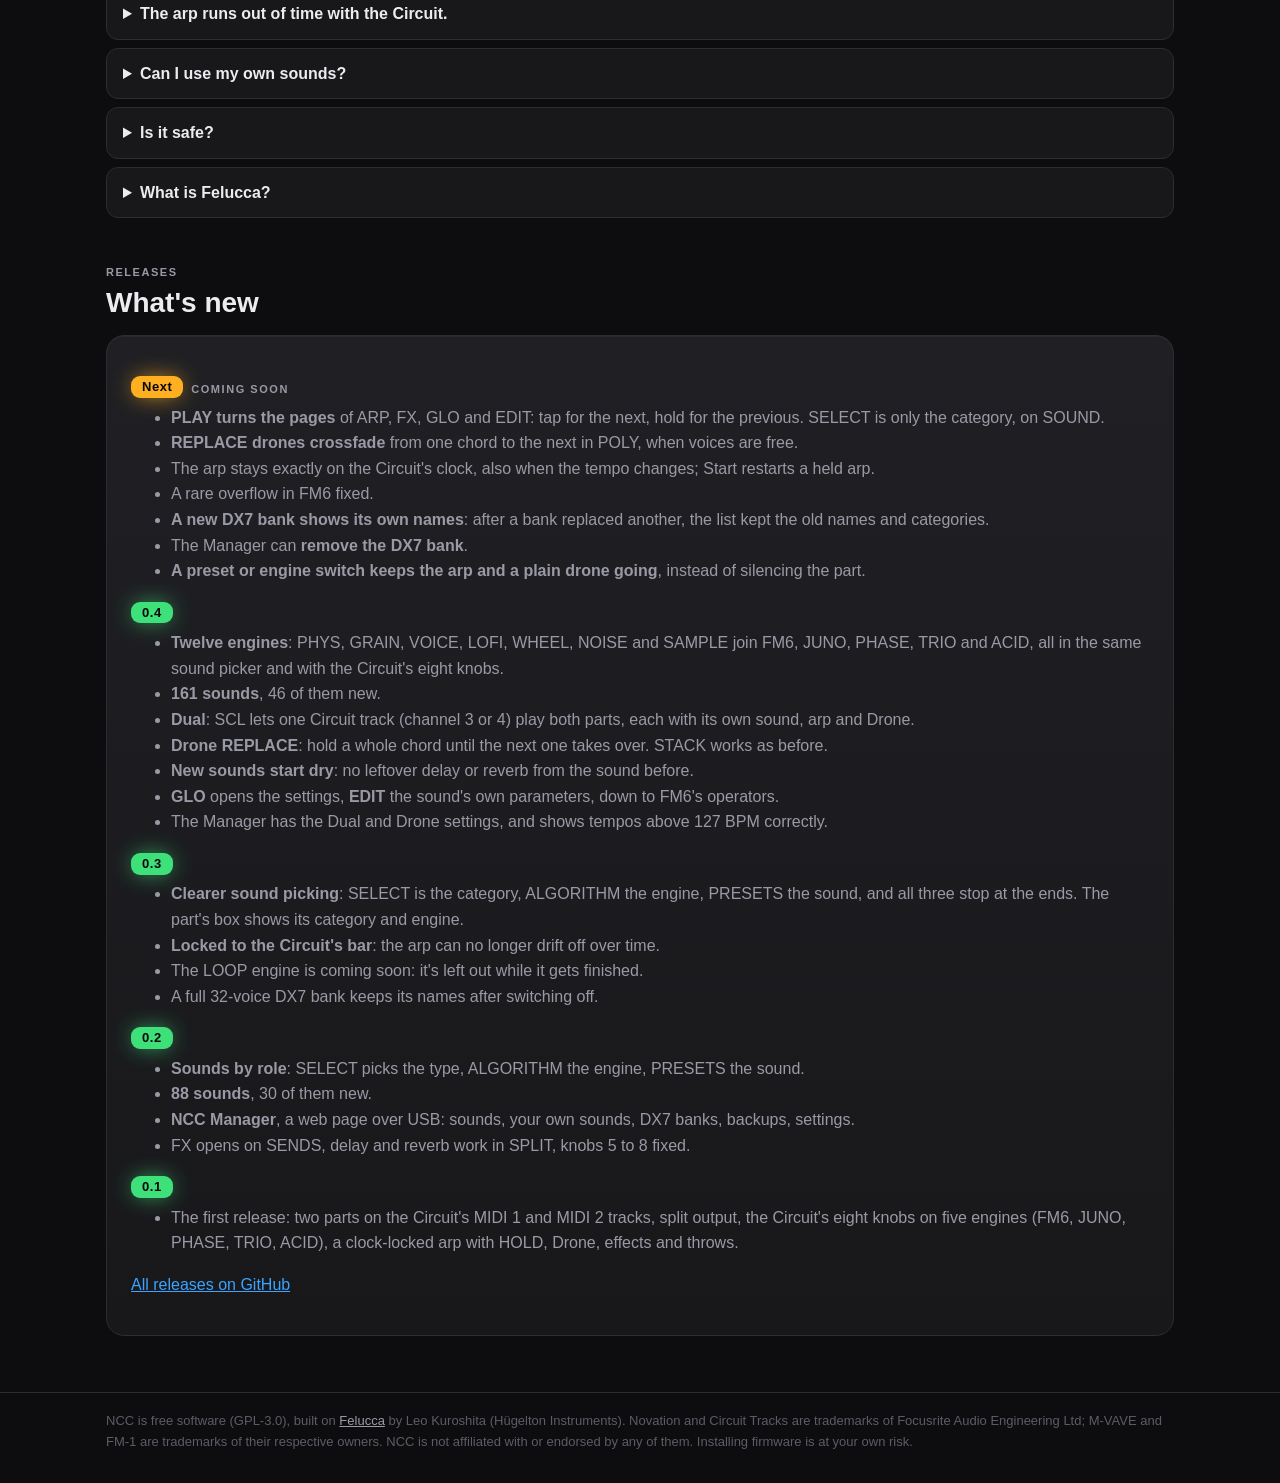
==== commit 866f2b34: "Publish NCC site" ====
--- a/index.html
+++ b/index.html
@@ -64,7 +64,7 @@
 
 <h2><span class="label">Releases</span>What's new</h2>
 <div class="case log"><h3><span class="pad lit amber">Next</span><span class="label">coming soon</span></h3>
-<ul><li><strong>PLAY turns the pages</strong> of ARP, FX, GLO and EDIT: tap for the next, hold for the previous. SELECT is only the category, on SOUND.</li><li><strong>REPLACE drones crossfade</strong> from one chord to the next in POLY, when voices are free.</li><li>The arp stays exactly on the Circuit's clock, also when the tempo changes; Start restarts a held arp.</li><li>A rare overflow in FM6 fixed.</li></ul>
+<ul><li><strong>PLAY turns the pages</strong> of ARP, FX, GLO and EDIT: tap for the next, hold for the previous. SELECT is only the category, on SOUND.</li><li><strong>REPLACE drones crossfade</strong> from one chord to the next in POLY, when voices are free.</li><li>The arp stays exactly on the Circuit's clock, also when the tempo changes; Start restarts a held arp.</li><li>A rare overflow in FM6 fixed.</li><li><strong>A new DX7 bank shows its own names</strong>: after a bank replaced another, the list kept the old names and categories.</li><li>The Manager can <strong>remove the DX7 bank</strong>.</li><li><strong>A preset or engine switch keeps the arp and a plain drone going</strong>, instead of silencing the part.</li></ul>
 <h3><span class="pad lit green">0.4</span></h3>
 <ul><li><strong>Twelve engines</strong>: PHYS, GRAIN, VOICE, LOFI, WHEEL, NOISE and SAMPLE join FM6, JUNO, PHASE, TRIO and ACID, all in the same sound picker and with the Circuit's eight knobs.</li><li><strong>161 sounds</strong>, 46 of them new.</li><li><strong>Dual</strong>: SCL lets one Circuit track (channel 3 or 4) play both parts, each with its own sound, arp and Drone.</li><li><strong>Drone REPLACE</strong>: hold a whole chord until the next one takes over. STACK works as before.</li><li><strong>New sounds start dry</strong>: no leftover delay or reverb from the sound before.</li><li><strong>GLO</strong> opens the settings, <strong>EDIT</strong> the sound's own parameters, down to FM6's operators.</li><li>The Manager has the Dual and Drone settings, and shows tempos above 127 BPM correctly.</li></ul>
 <h3><span class="pad lit green">0.3</span></h3>
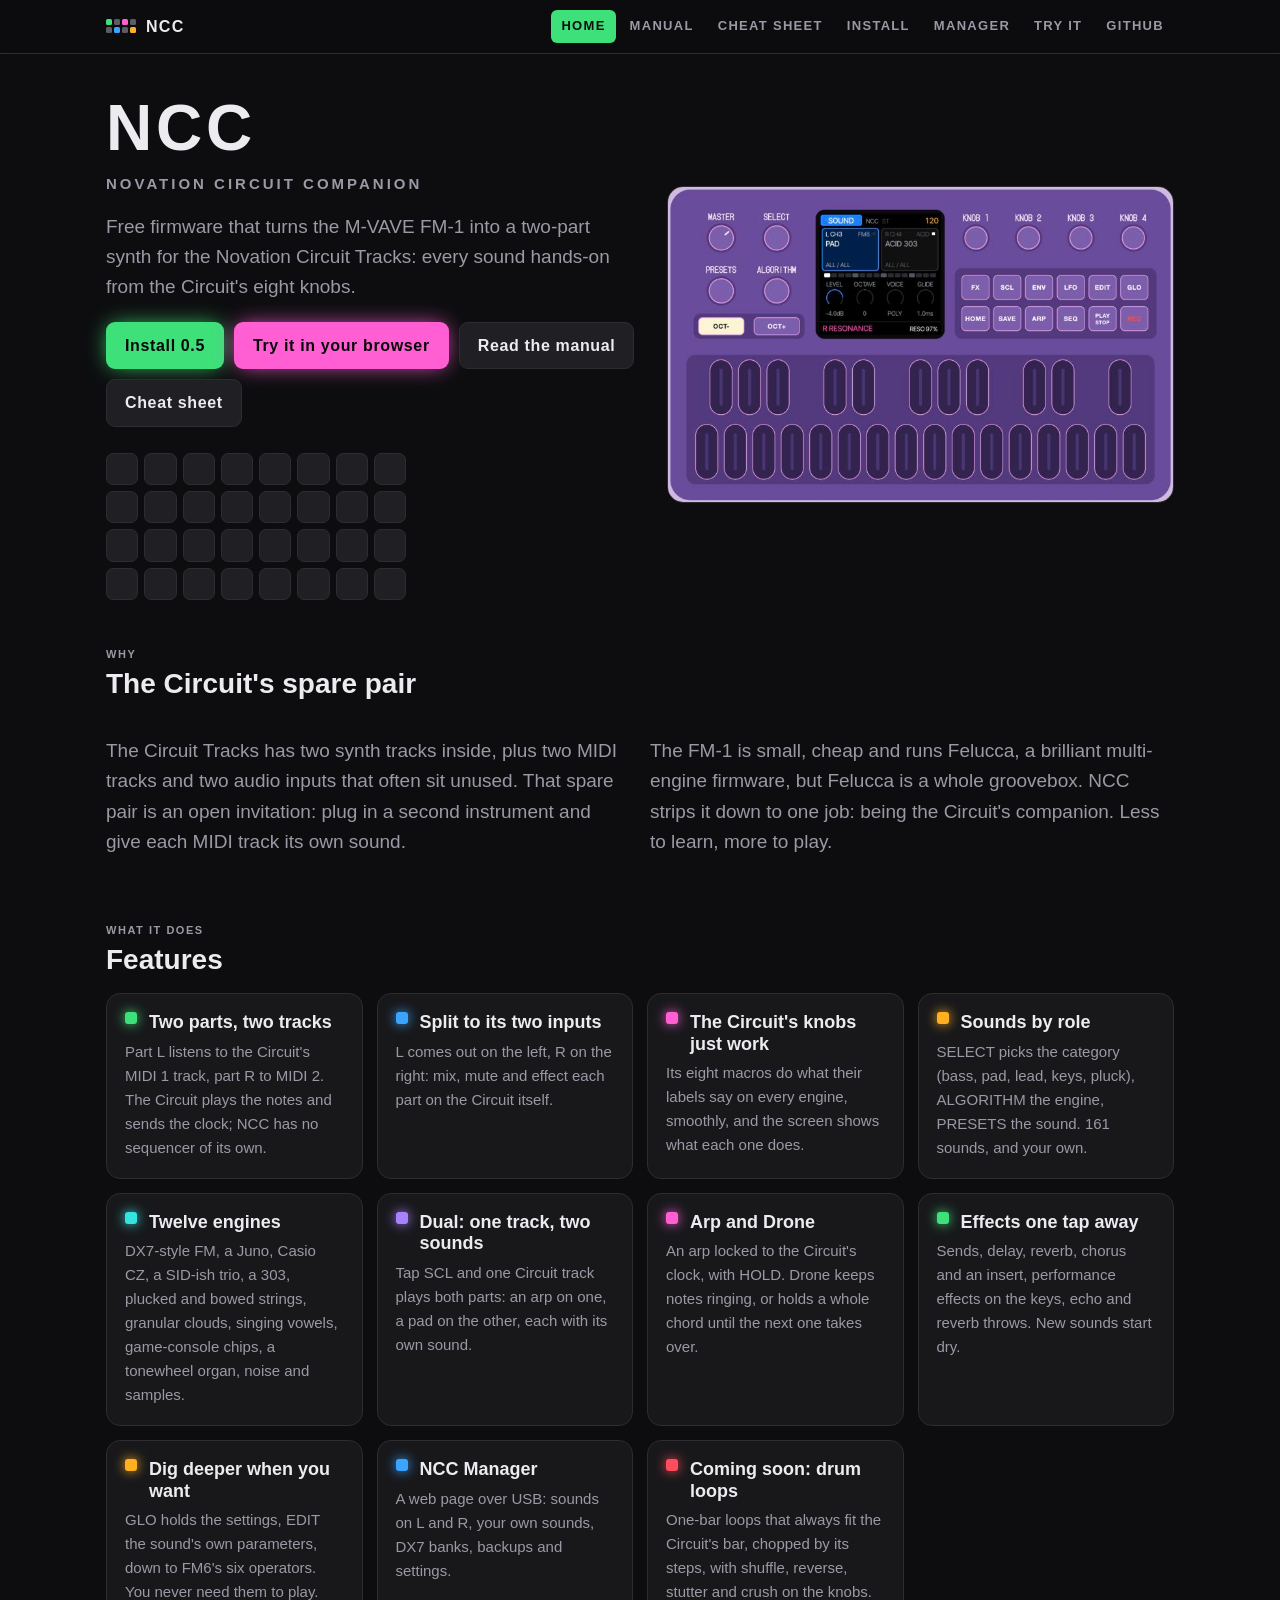
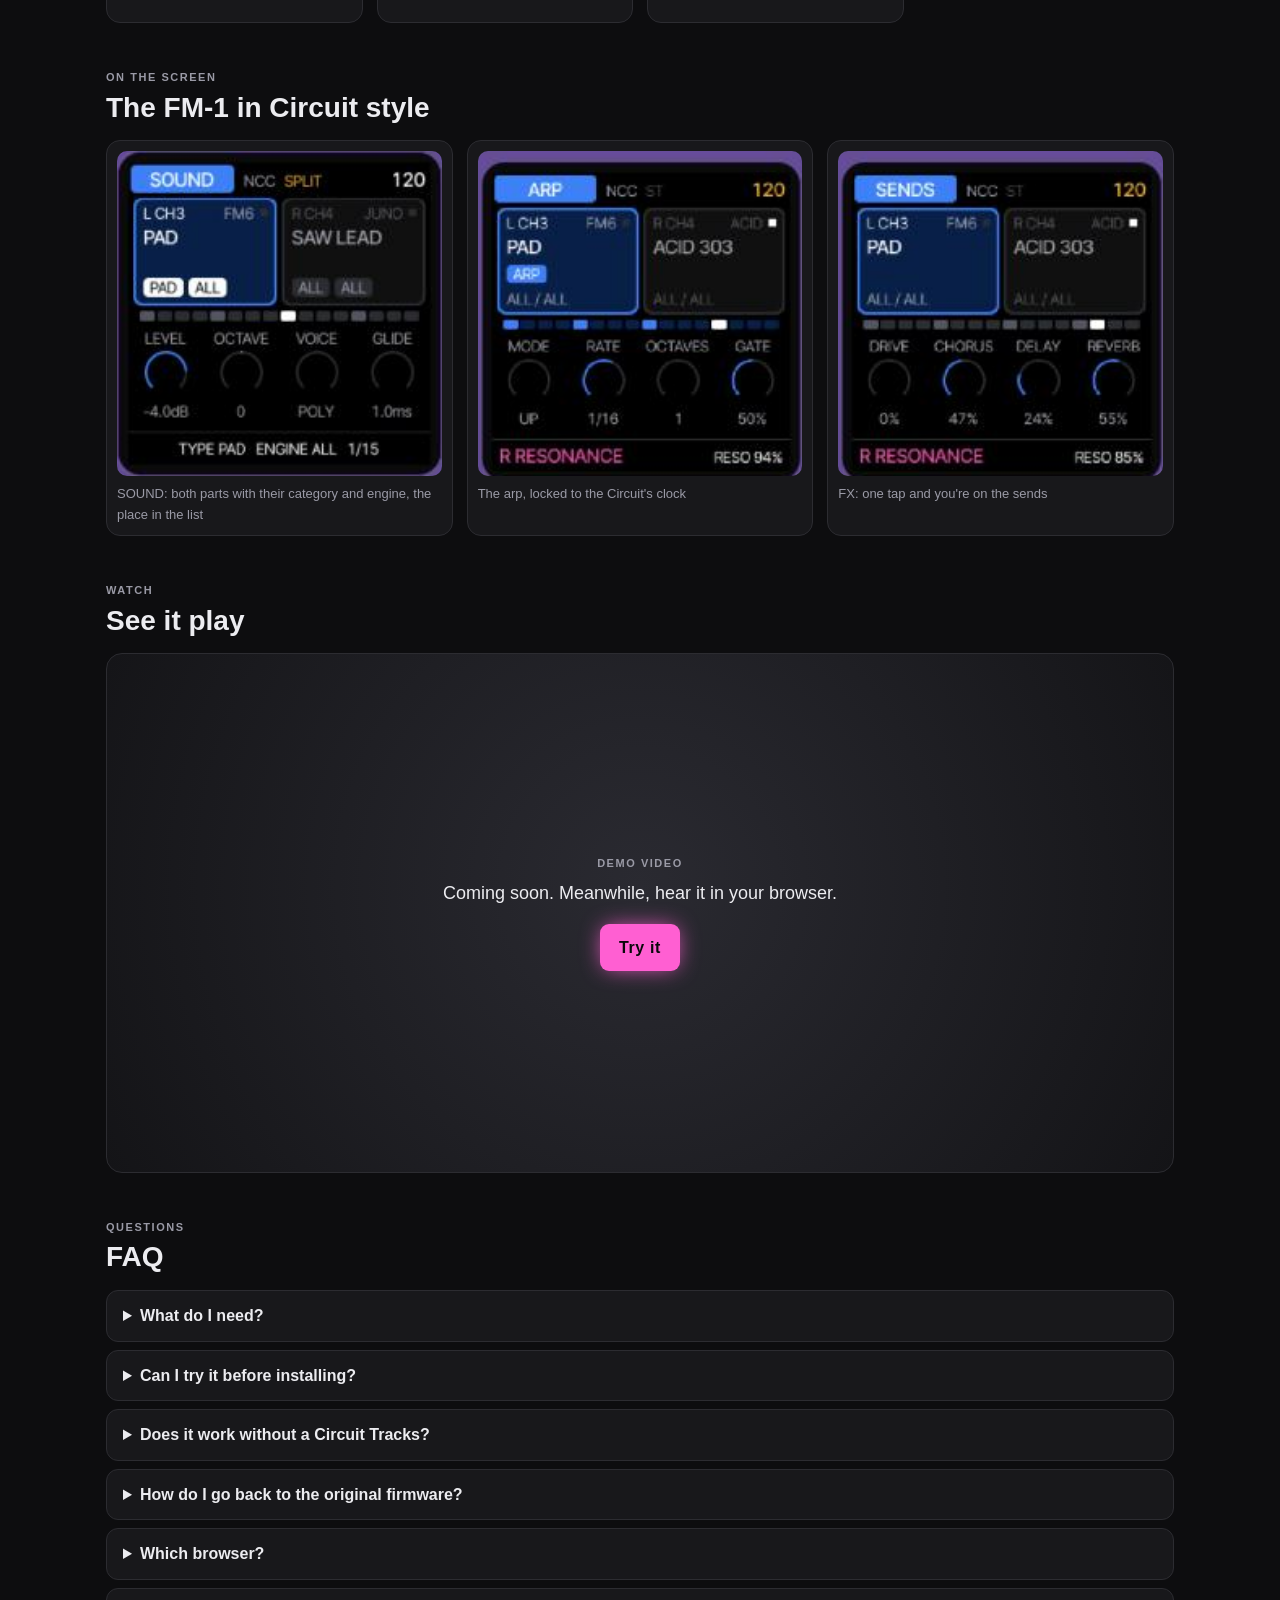
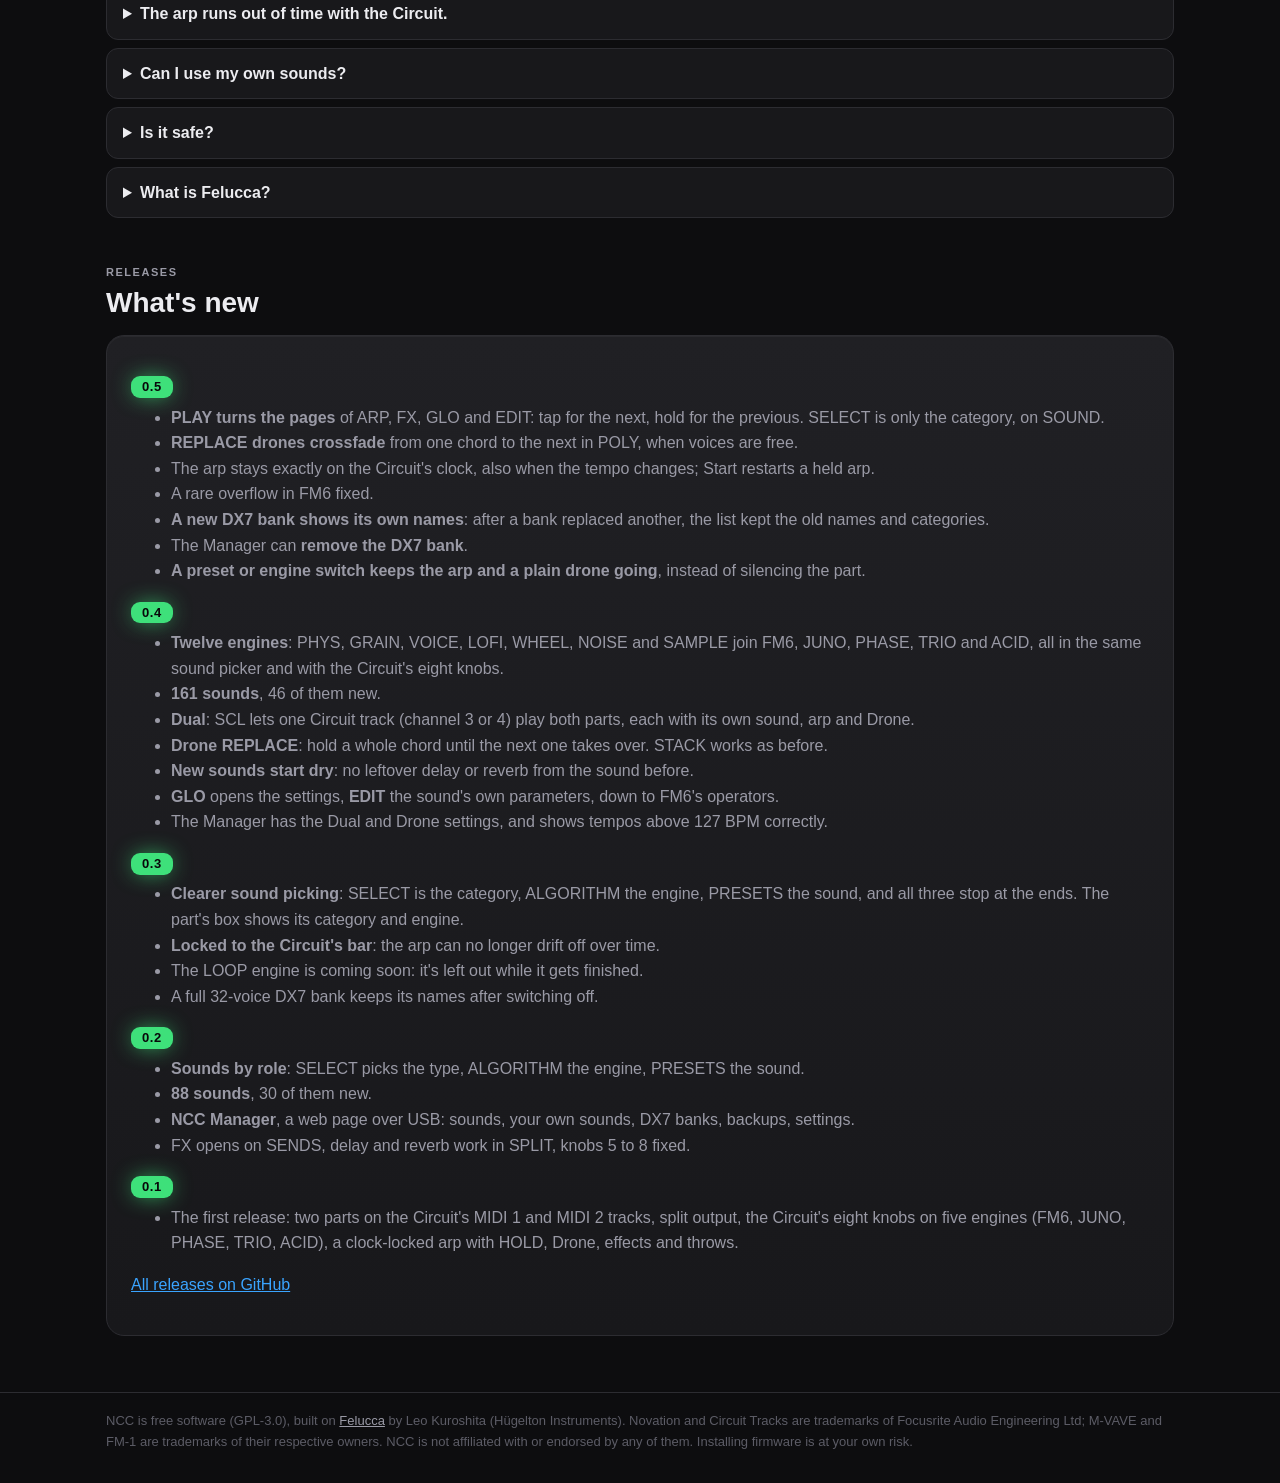
==== commit a09c571f: "Publish NCC site" ====
--- a/index.html
+++ b/index.html
@@ -9,7 +9,7 @@
     <h1>NCC<small>Novation Circuit Companion</small></h1>
     <p class="lead">Free firmware that turns the M-VAVE FM-1 into a two-part synth for the Novation Circuit Tracks:
       every sound hands-on from the Circuit's eight knobs.</p>
-    <div class="btns"><a class="pad lit green" href="webapp/installer/">Install 0.4</a>
+    <div class="btns"><a class="pad lit green" href="webapp/installer/">Install 0.5</a>
       <a class="pad lit pink" href="webapp/try/">Try it in your browser</a><a class="pad" href="manual/">Read the manual</a>
       <a class="pad" href="cheatsheet/">Cheat sheet</a></div>
     <div class="grid8" aria-hidden="true"><span style="--i:0"></span><span style="--i:1"></span><span style="--i:2"></span><span style="--i:3"></span><span style="--i:4"></span><span style="--i:5"></span><span style="--i:6"></span><span style="--i:7"></span><span style="--i:8"></span><span style="--i:9"></span><span style="--i:10"></span><span style="--i:11"></span><span style="--i:12"></span><span style="--i:13"></span><span style="--i:14"></span><span style="--i:15"></span><span style="--i:0"></span><span style="--i:1"></span><span style="--i:2"></span><span style="--i:3"></span><span style="--i:4"></span><span style="--i:5"></span><span style="--i:6"></span><span style="--i:7"></span><span style="--i:8"></span><span style="--i:9"></span><span style="--i:10"></span><span style="--i:11"></span><span style="--i:12"></span><span style="--i:13"></span><span style="--i:14"></span><span style="--i:15"></span></div>
@@ -63,7 +63,7 @@
 <details><summary>What is Felucca?</summary><p>Felucca is Leo Kuroshita's open-source firmware for the FM-1. NCC is a fork of it, focused on being the Circuit Tracks' companion. Both are free software (GPL-3.0).</p></details>
 
 <h2><span class="label">Releases</span>What's new</h2>
-<div class="case log"><h3><span class="pad lit amber">Next</span><span class="label">coming soon</span></h3>
+<div class="case log"><h3><span class="pad lit green">0.5</span></h3>
 <ul><li><strong>PLAY turns the pages</strong> of ARP, FX, GLO and EDIT: tap for the next, hold for the previous. SELECT is only the category, on SOUND.</li><li><strong>REPLACE drones crossfade</strong> from one chord to the next in POLY, when voices are free.</li><li>The arp stays exactly on the Circuit's clock, also when the tempo changes; Start restarts a held arp.</li><li>A rare overflow in FM6 fixed.</li><li><strong>A new DX7 bank shows its own names</strong>: after a bank replaced another, the list kept the old names and categories.</li><li>The Manager can <strong>remove the DX7 bank</strong>.</li><li><strong>A preset or engine switch keeps the arp and a plain drone going</strong>, instead of silencing the part.</li></ul>
 <h3><span class="pad lit green">0.4</span></h3>
 <ul><li><strong>Twelve engines</strong>: PHYS, GRAIN, VOICE, LOFI, WHEEL, NOISE and SAMPLE join FM6, JUNO, PHASE, TRIO and ACID, all in the same sound picker and with the Circuit's eight knobs.</li><li><strong>161 sounds</strong>, 46 of them new.</li><li><strong>Dual</strong>: SCL lets one Circuit track (channel 3 or 4) play both parts, each with its own sound, arp and Drone.</li><li><strong>Drone REPLACE</strong>: hold a whole chord until the next one takes over. STACK works as before.</li><li><strong>New sounds start dry</strong>: no leftover delay or reverb from the sound before.</li><li><strong>GLO</strong> opens the settings, <strong>EDIT</strong> the sound's own parameters, down to FM6's operators.</li><li>The Manager has the Dual and Drone settings, and shows tempos above 127 BPM correctly.</li></ul>
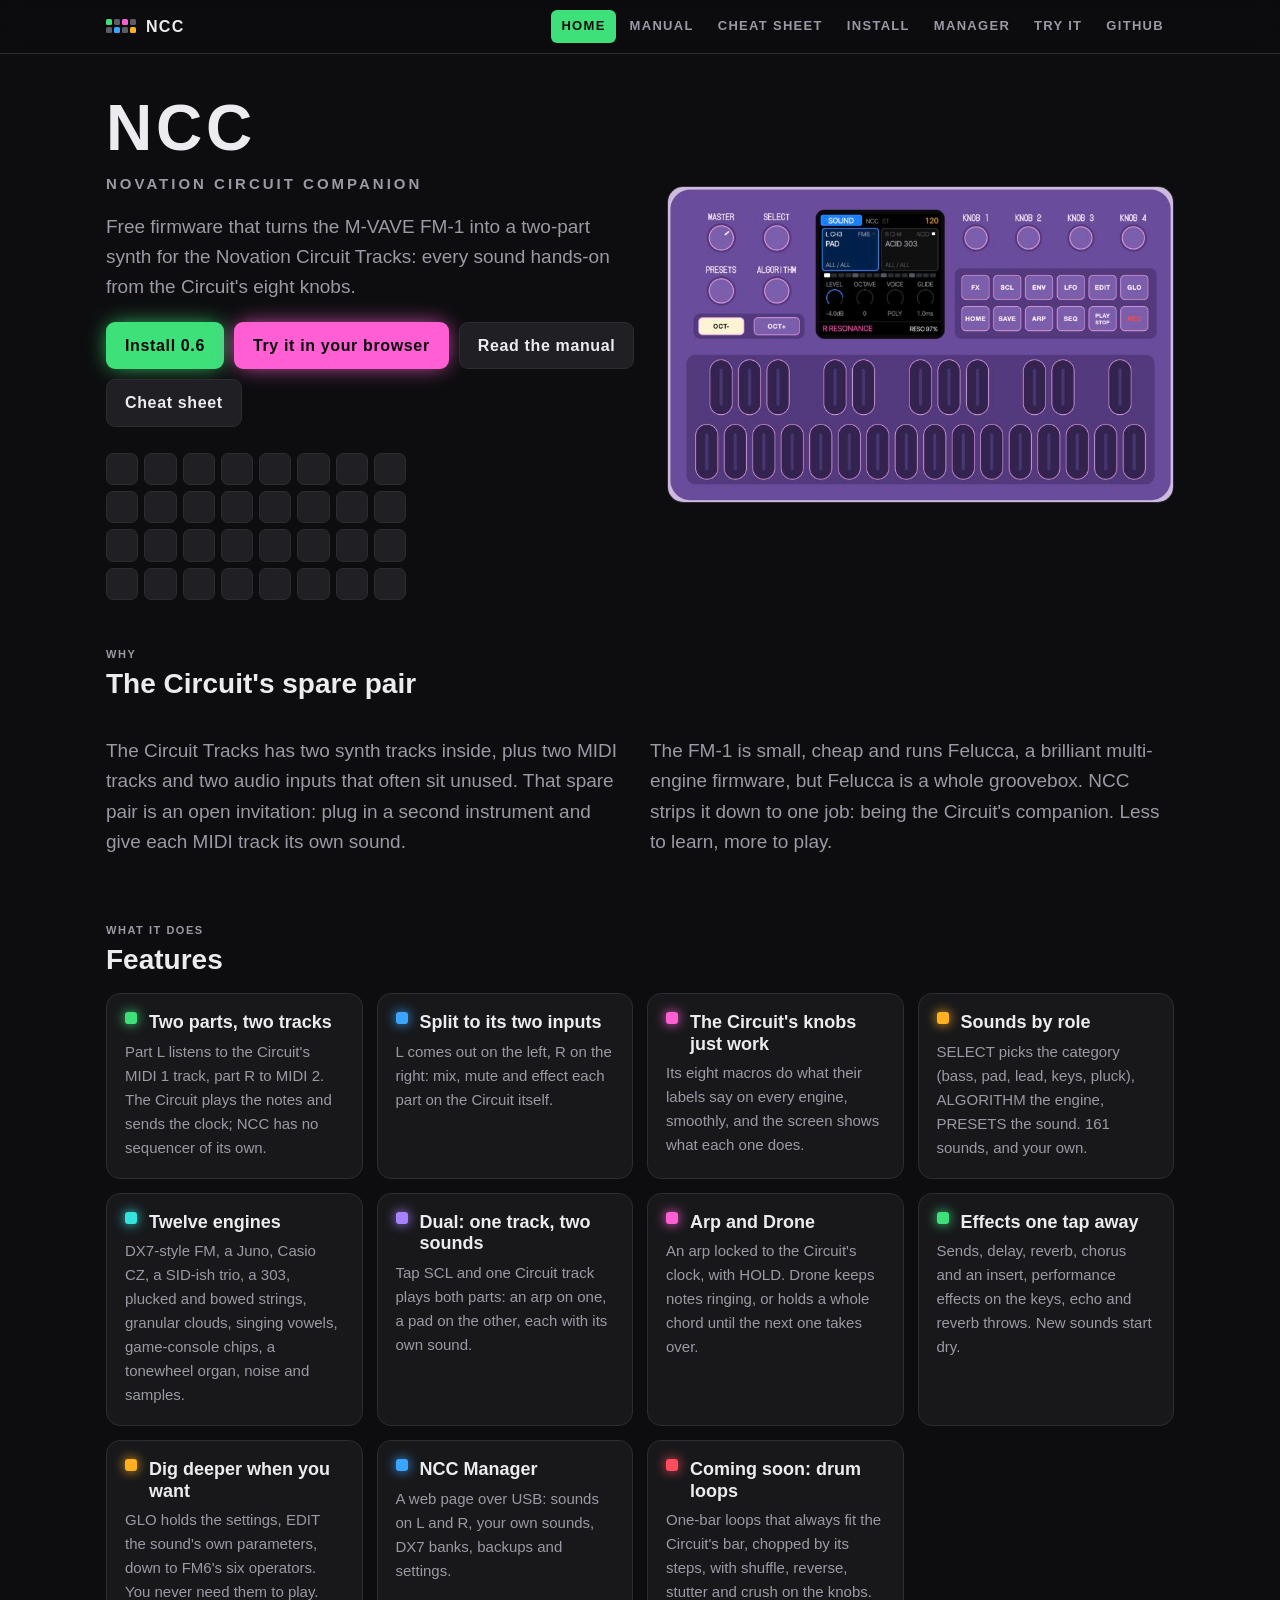
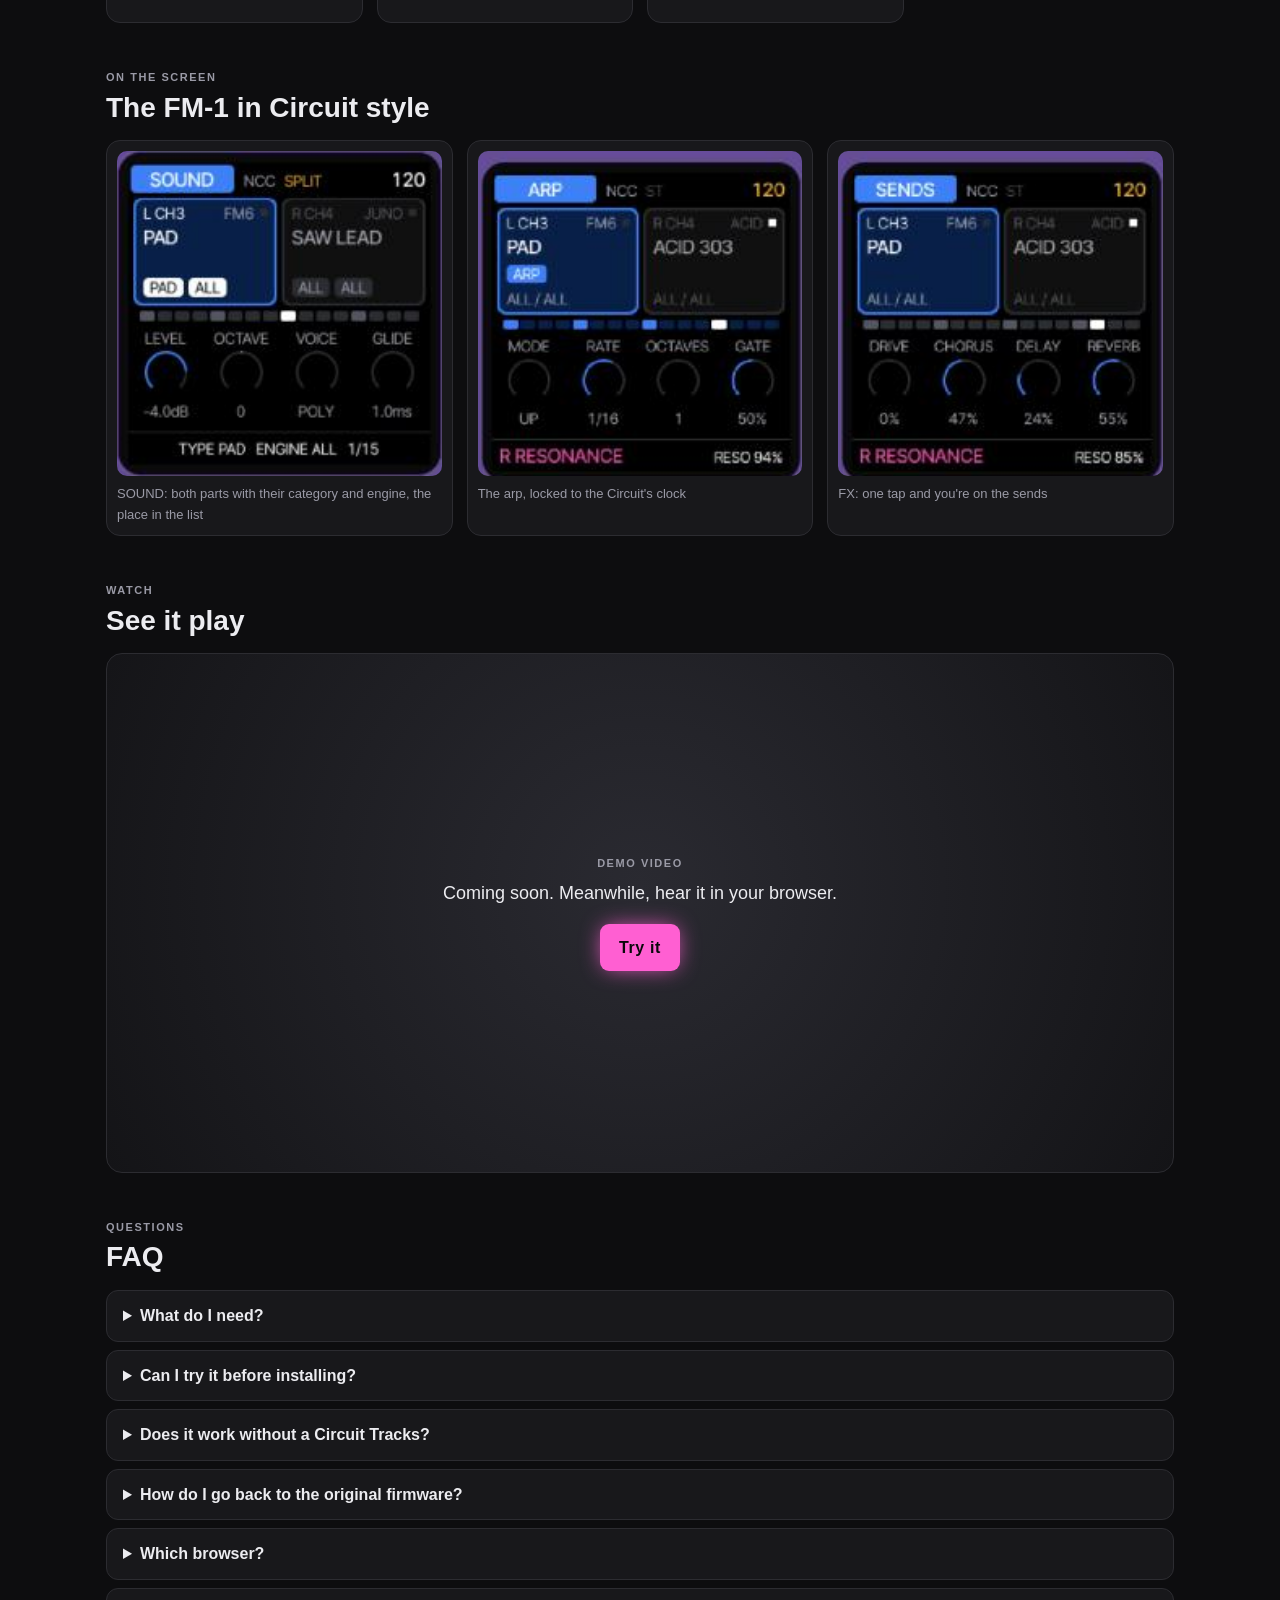
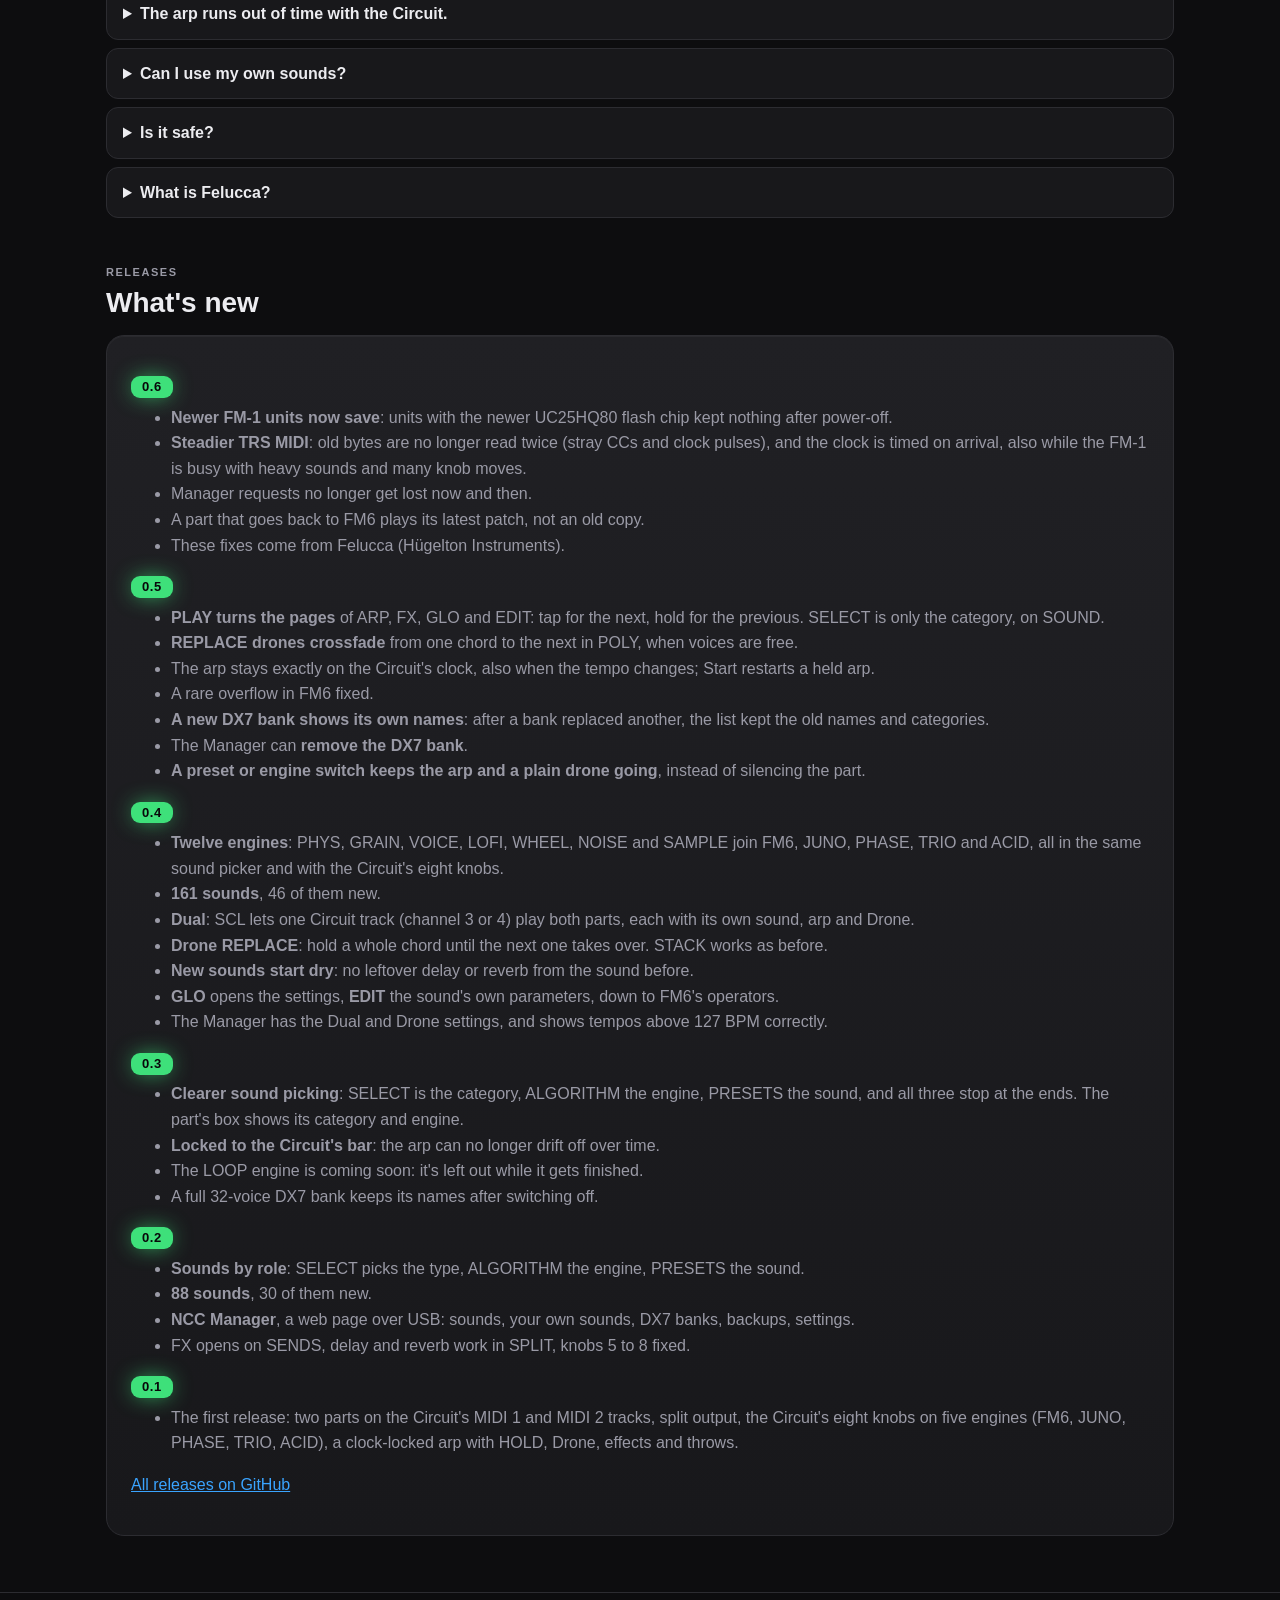
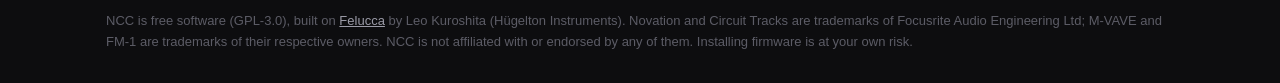
==== commit 31edfa6c: "Publish NCC site" ====
--- a/index.html
+++ b/index.html
@@ -9,7 +9,7 @@
     <h1>NCC<small>Novation Circuit Companion</small></h1>
     <p class="lead">Free firmware that turns the M-VAVE FM-1 into a two-part synth for the Novation Circuit Tracks:
       every sound hands-on from the Circuit's eight knobs.</p>
-    <div class="btns"><a class="pad lit green" href="webapp/installer/">Install 0.5</a>
+    <div class="btns"><a class="pad lit green" href="webapp/installer/">Install 0.6</a>
       <a class="pad lit pink" href="webapp/try/">Try it in your browser</a><a class="pad" href="manual/">Read the manual</a>
       <a class="pad" href="cheatsheet/">Cheat sheet</a></div>
     <div class="grid8" aria-hidden="true"><span style="--i:0"></span><span style="--i:1"></span><span style="--i:2"></span><span style="--i:3"></span><span style="--i:4"></span><span style="--i:5"></span><span style="--i:6"></span><span style="--i:7"></span><span style="--i:8"></span><span style="--i:9"></span><span style="--i:10"></span><span style="--i:11"></span><span style="--i:12"></span><span style="--i:13"></span><span style="--i:14"></span><span style="--i:15"></span><span style="--i:0"></span><span style="--i:1"></span><span style="--i:2"></span><span style="--i:3"></span><span style="--i:4"></span><span style="--i:5"></span><span style="--i:6"></span><span style="--i:7"></span><span style="--i:8"></span><span style="--i:9"></span><span style="--i:10"></span><span style="--i:11"></span><span style="--i:12"></span><span style="--i:13"></span><span style="--i:14"></span><span style="--i:15"></span></div>
@@ -63,7 +63,9 @@
 <details><summary>What is Felucca?</summary><p>Felucca is Leo Kuroshita's open-source firmware for the FM-1. NCC is a fork of it, focused on being the Circuit Tracks' companion. Both are free software (GPL-3.0).</p></details>
 
 <h2><span class="label">Releases</span>What's new</h2>
-<div class="case log"><h3><span class="pad lit green">0.5</span></h3>
+<div class="case log"><h3><span class="pad lit green">0.6</span></h3>
+<ul><li><strong>Newer FM-1 units now save</strong>: units with the newer UC25HQ80 flash chip kept nothing after power-off.</li><li><strong>Steadier TRS MIDI</strong>: old bytes are no longer read twice (stray CCs and clock pulses), and the clock is timed on arrival, also while the FM-1 is busy with heavy sounds and many knob moves.</li><li>Manager requests no longer get lost now and then.</li><li>A part that goes back to FM6 plays its latest patch, not an old copy.</li><li>These fixes come from Felucca (Hügelton Instruments).</li></ul>
+<h3><span class="pad lit green">0.5</span></h3>
 <ul><li><strong>PLAY turns the pages</strong> of ARP, FX, GLO and EDIT: tap for the next, hold for the previous. SELECT is only the category, on SOUND.</li><li><strong>REPLACE drones crossfade</strong> from one chord to the next in POLY, when voices are free.</li><li>The arp stays exactly on the Circuit's clock, also when the tempo changes; Start restarts a held arp.</li><li>A rare overflow in FM6 fixed.</li><li><strong>A new DX7 bank shows its own names</strong>: after a bank replaced another, the list kept the old names and categories.</li><li>The Manager can <strong>remove the DX7 bank</strong>.</li><li><strong>A preset or engine switch keeps the arp and a plain drone going</strong>, instead of silencing the part.</li></ul>
 <h3><span class="pad lit green">0.4</span></h3>
 <ul><li><strong>Twelve engines</strong>: PHYS, GRAIN, VOICE, LOFI, WHEEL, NOISE and SAMPLE join FM6, JUNO, PHASE, TRIO and ACID, all in the same sound picker and with the Circuit's eight knobs.</li><li><strong>161 sounds</strong>, 46 of them new.</li><li><strong>Dual</strong>: SCL lets one Circuit track (channel 3 or 4) play both parts, each with its own sound, arp and Drone.</li><li><strong>Drone REPLACE</strong>: hold a whole chord until the next one takes over. STACK works as before.</li><li><strong>New sounds start dry</strong>: no leftover delay or reverb from the sound before.</li><li><strong>GLO</strong> opens the settings, <strong>EDIT</strong> the sound's own parameters, down to FM6's operators.</li><li>The Manager has the Dual and Drone settings, and shows tempos above 127 BPM correctly.</li></ul>
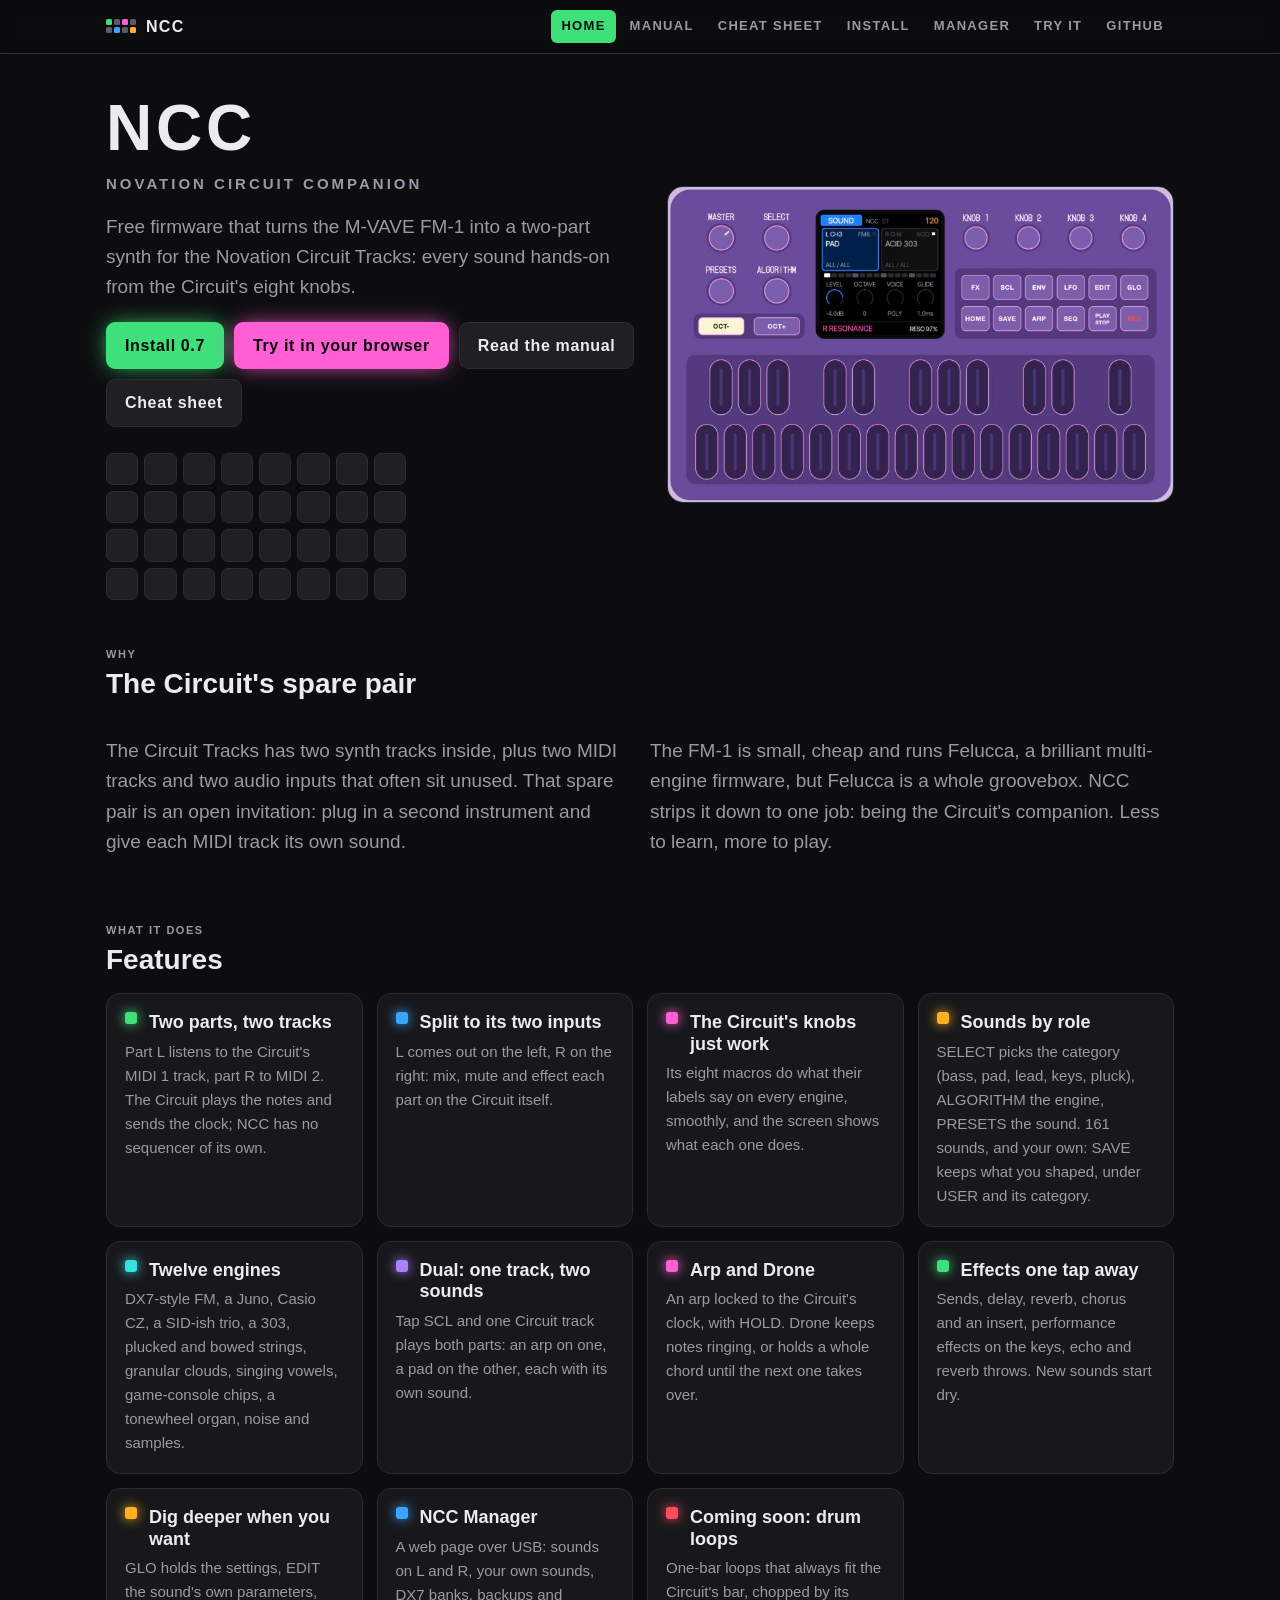
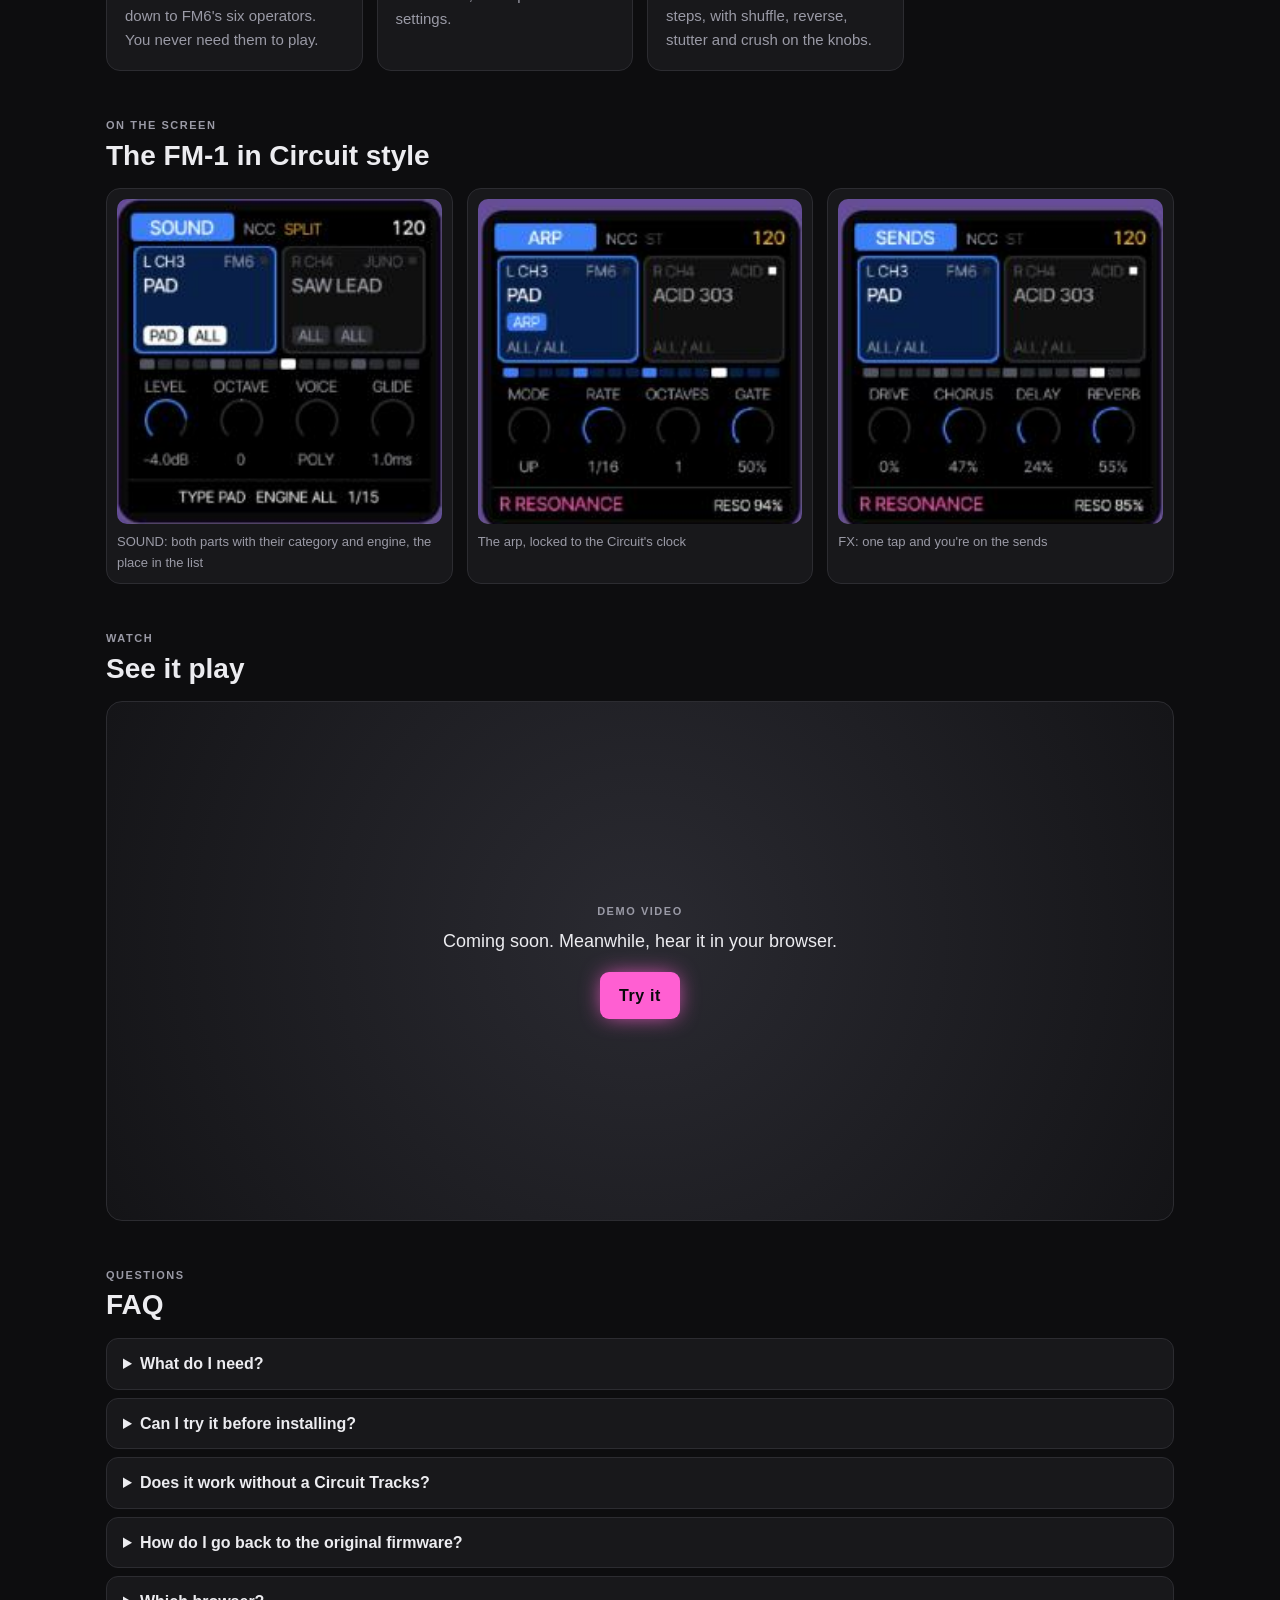
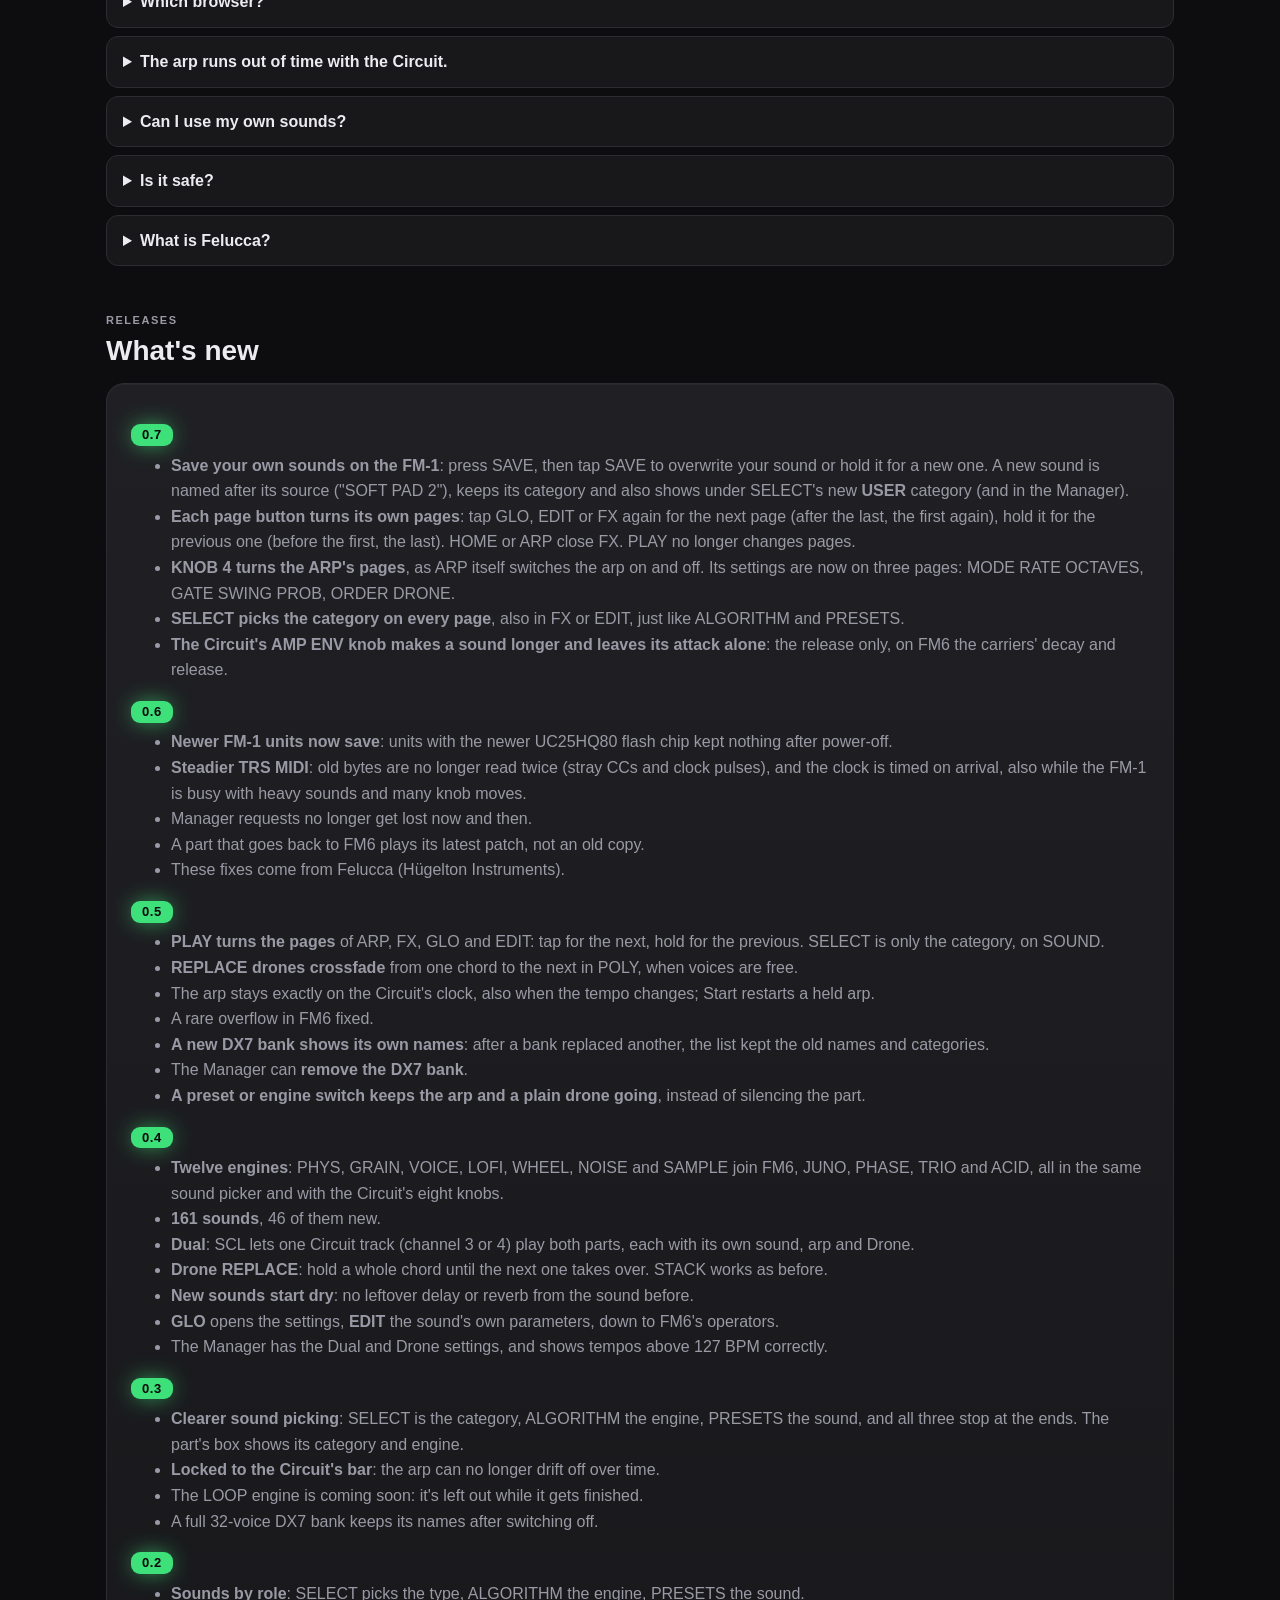
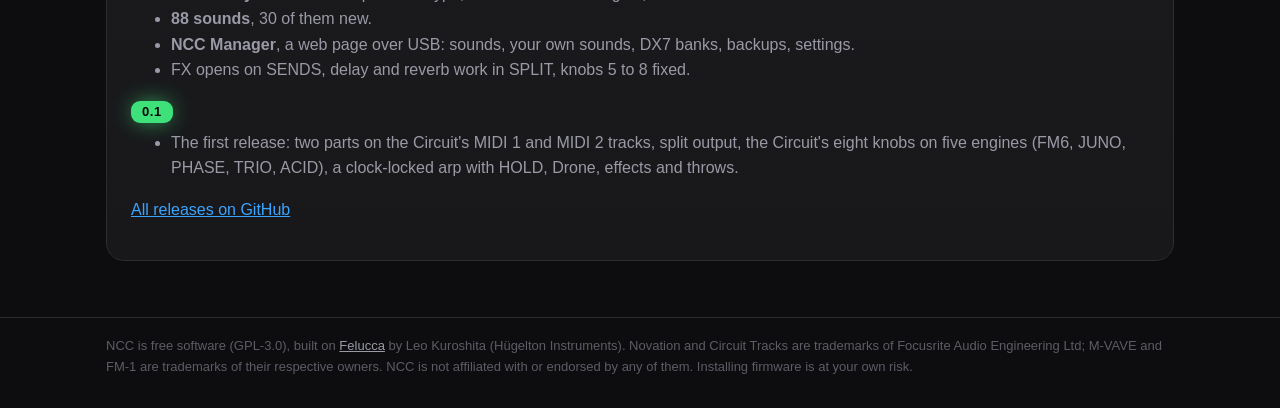
==== commit c1627de5: "Publish NCC site" ====
--- a/index.html
+++ b/index.html
@@ -9,7 +9,7 @@
     <h1>NCC<small>Novation Circuit Companion</small></h1>
     <p class="lead">Free firmware that turns the M-VAVE FM-1 into a two-part synth for the Novation Circuit Tracks:
       every sound hands-on from the Circuit's eight knobs.</p>
-    <div class="btns"><a class="pad lit green" href="webapp/installer/">Install 0.6</a>
+    <div class="btns"><a class="pad lit green" href="webapp/installer/">Install 0.7</a>
       <a class="pad lit pink" href="webapp/try/">Try it in your browser</a><a class="pad" href="manual/">Read the manual</a>
       <a class="pad" href="cheatsheet/">Cheat sheet</a></div>
     <div class="grid8" aria-hidden="true"><span style="--i:0"></span><span style="--i:1"></span><span style="--i:2"></span><span style="--i:3"></span><span style="--i:4"></span><span style="--i:5"></span><span style="--i:6"></span><span style="--i:7"></span><span style="--i:8"></span><span style="--i:9"></span><span style="--i:10"></span><span style="--i:11"></span><span style="--i:12"></span><span style="--i:13"></span><span style="--i:14"></span><span style="--i:15"></span><span style="--i:0"></span><span style="--i:1"></span><span style="--i:2"></span><span style="--i:3"></span><span style="--i:4"></span><span style="--i:5"></span><span style="--i:6"></span><span style="--i:7"></span><span style="--i:8"></span><span style="--i:9"></span><span style="--i:10"></span><span style="--i:11"></span><span style="--i:12"></span><span style="--i:13"></span><span style="--i:14"></span><span style="--i:15"></span></div>
@@ -31,7 +31,7 @@
 <div class="card" style="--c:var(--green)"><h3>Two parts, two tracks</h3><p>Part L listens to the Circuit's MIDI 1 track, part R to MIDI 2. The Circuit plays the notes and sends the clock; NCC has no sequencer of its own.</p></div>
 <div class="card" style="--c:var(--blue)"><h3>Split to its two inputs</h3><p>L comes out on the left, R on the right: mix, mute and effect each part on the Circuit itself.</p></div>
 <div class="card" style="--c:var(--pink)"><h3>The Circuit's knobs just work</h3><p>Its eight macros do what their labels say on every engine, smoothly, and the screen shows what each one does.</p></div>
-<div class="card" style="--c:var(--amber)"><h3>Sounds by role</h3><p>SELECT picks the category (bass, pad, lead, keys, pluck), ALGORITHM the engine, PRESETS the sound. 161 sounds, and your own.</p></div>
+<div class="card" style="--c:var(--amber)"><h3>Sounds by role</h3><p>SELECT picks the category (bass, pad, lead, keys, pluck), ALGORITHM the engine, PRESETS the sound. 161 sounds, and your own: SAVE keeps what you shaped, under USER and its category.</p></div>
 <div class="card" style="--c:var(--cyan)"><h3>Twelve engines</h3><p>DX7-style FM, a Juno, Casio CZ, a SID-ish trio, a 303, plucked and bowed strings, granular clouds, singing vowels, game-console chips, a tonewheel organ, noise and samples.</p></div>
 <div class="card" style="--c:var(--purple)"><h3>Dual: one track, two sounds</h3><p>Tap SCL and one Circuit track plays both parts: an arp on one, a pad on the other, each with its own sound.</p></div>
 <div class="card" style="--c:var(--pink)"><h3>Arp and Drone</h3><p>An arp locked to the Circuit's clock, with HOLD. Drone keeps notes ringing, or holds a whole chord until the next one takes over.</p></div>
@@ -63,7 +63,9 @@
 <details><summary>What is Felucca?</summary><p>Felucca is Leo Kuroshita's open-source firmware for the FM-1. NCC is a fork of it, focused on being the Circuit Tracks' companion. Both are free software (GPL-3.0).</p></details>
 
 <h2><span class="label">Releases</span>What's new</h2>
-<div class="case log"><h3><span class="pad lit green">0.6</span></h3>
+<div class="case log"><h3><span class="pad lit green">0.7</span></h3>
+<ul><li><strong>Save your own sounds on the FM-1</strong>: press SAVE, then tap SAVE to overwrite your sound or hold it for a new one. A new sound is named after its source ("SOFT PAD 2"), keeps its category and also shows under SELECT's new <strong>USER</strong> category (and in the Manager).</li><li><strong>Each page button turns its own pages</strong>: tap GLO, EDIT or FX again for the next page (after the last, the first again), hold it for the previous one (before the first, the last). HOME or ARP close FX. PLAY no longer changes pages.</li><li><strong>KNOB 4 turns the ARP's pages</strong>, as ARP itself switches the arp on and off. Its settings are now on three pages: MODE RATE OCTAVES, GATE SWING PROB, ORDER DRONE.</li><li><strong>SELECT picks the category on every page</strong>, also in FX or EDIT, just like ALGORITHM and PRESETS.</li><li><strong>The Circuit's AMP ENV knob makes a sound longer and leaves its attack alone</strong>: the release only, on FM6 the carriers' decay and release.</li></ul>
+<h3><span class="pad lit green">0.6</span></h3>
 <ul><li><strong>Newer FM-1 units now save</strong>: units with the newer UC25HQ80 flash chip kept nothing after power-off.</li><li><strong>Steadier TRS MIDI</strong>: old bytes are no longer read twice (stray CCs and clock pulses), and the clock is timed on arrival, also while the FM-1 is busy with heavy sounds and many knob moves.</li><li>Manager requests no longer get lost now and then.</li><li>A part that goes back to FM6 plays its latest patch, not an old copy.</li><li>These fixes come from Felucca (Hügelton Instruments).</li></ul>
 <h3><span class="pad lit green">0.5</span></h3>
 <ul><li><strong>PLAY turns the pages</strong> of ARP, FX, GLO and EDIT: tap for the next, hold for the previous. SELECT is only the category, on SOUND.</li><li><strong>REPLACE drones crossfade</strong> from one chord to the next in POLY, when voices are free.</li><li>The arp stays exactly on the Circuit's clock, also when the tempo changes; Start restarts a held arp.</li><li>A rare overflow in FM6 fixed.</li><li><strong>A new DX7 bank shows its own names</strong>: after a bank replaced another, the list kept the old names and categories.</li><li>The Manager can <strong>remove the DX7 bank</strong>.</li><li><strong>A preset or engine switch keeps the arp and a plain drone going</strong>, instead of silencing the part.</li></ul>
